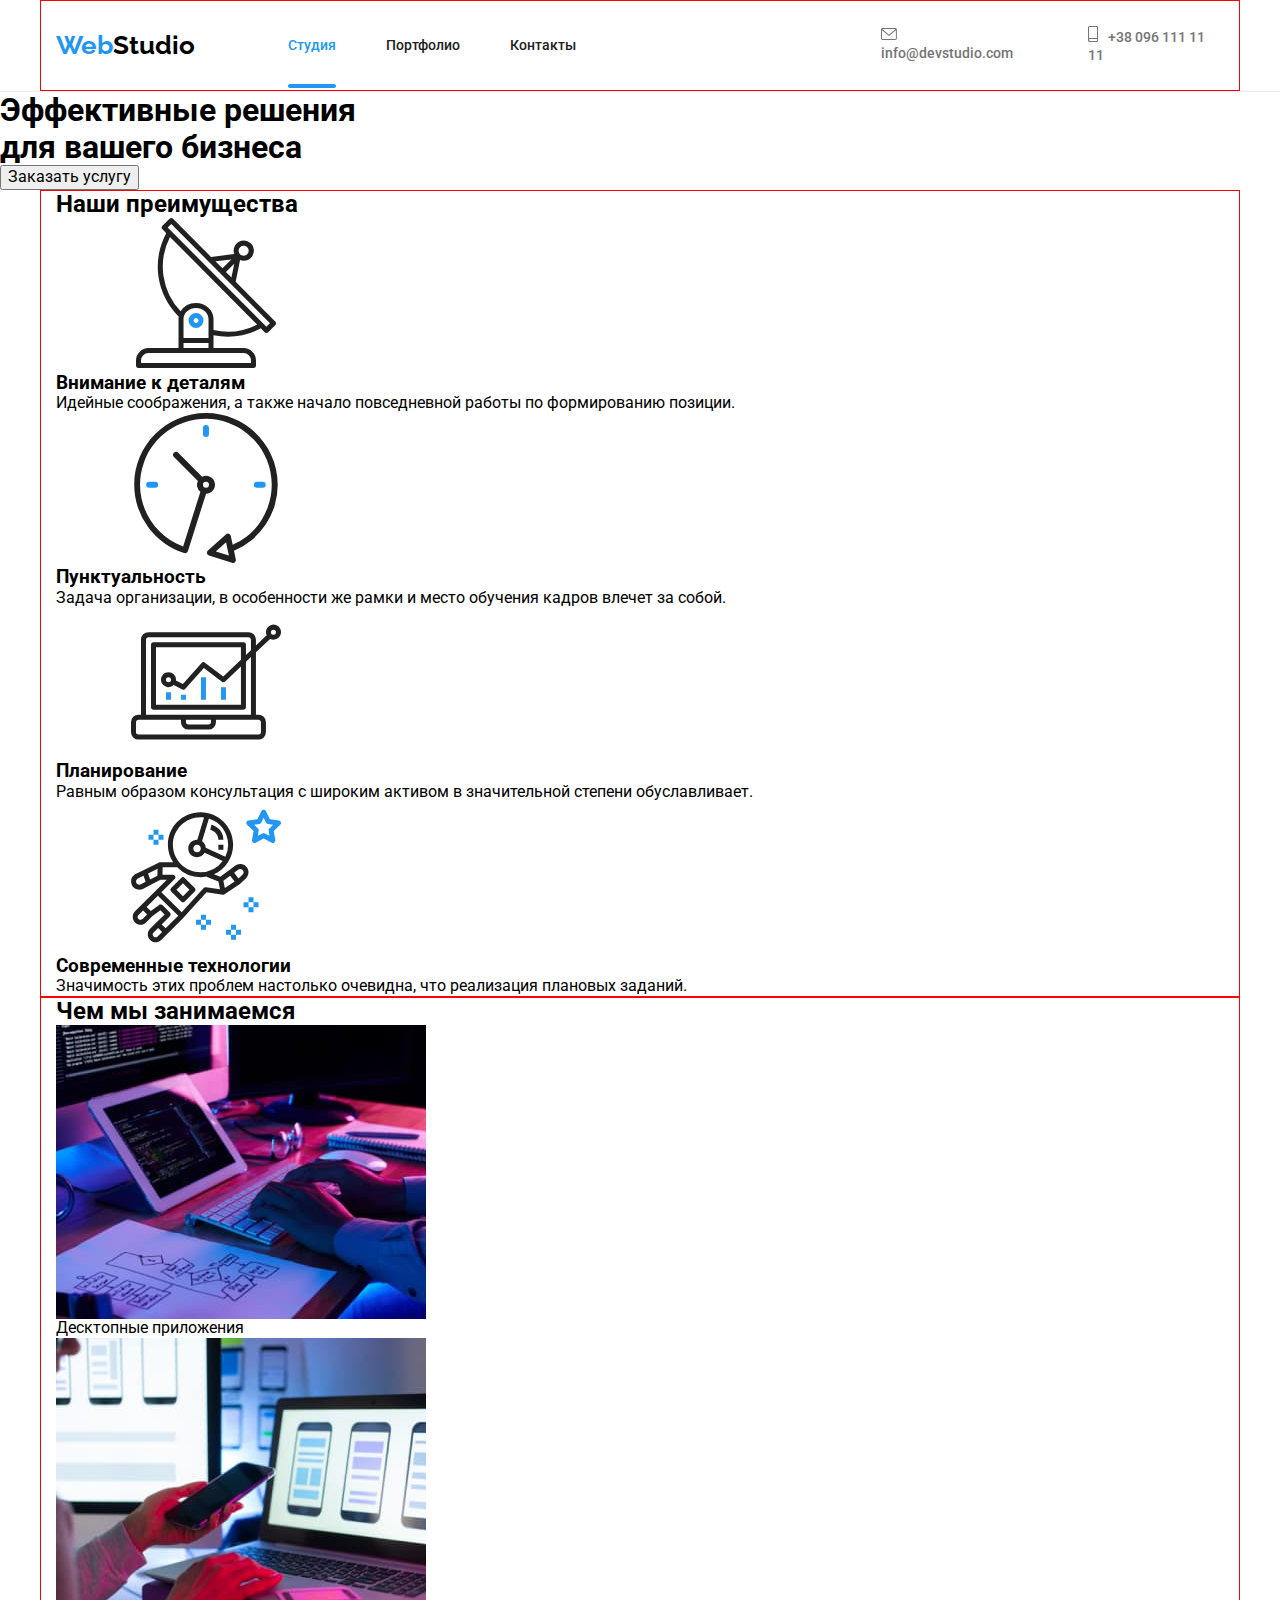
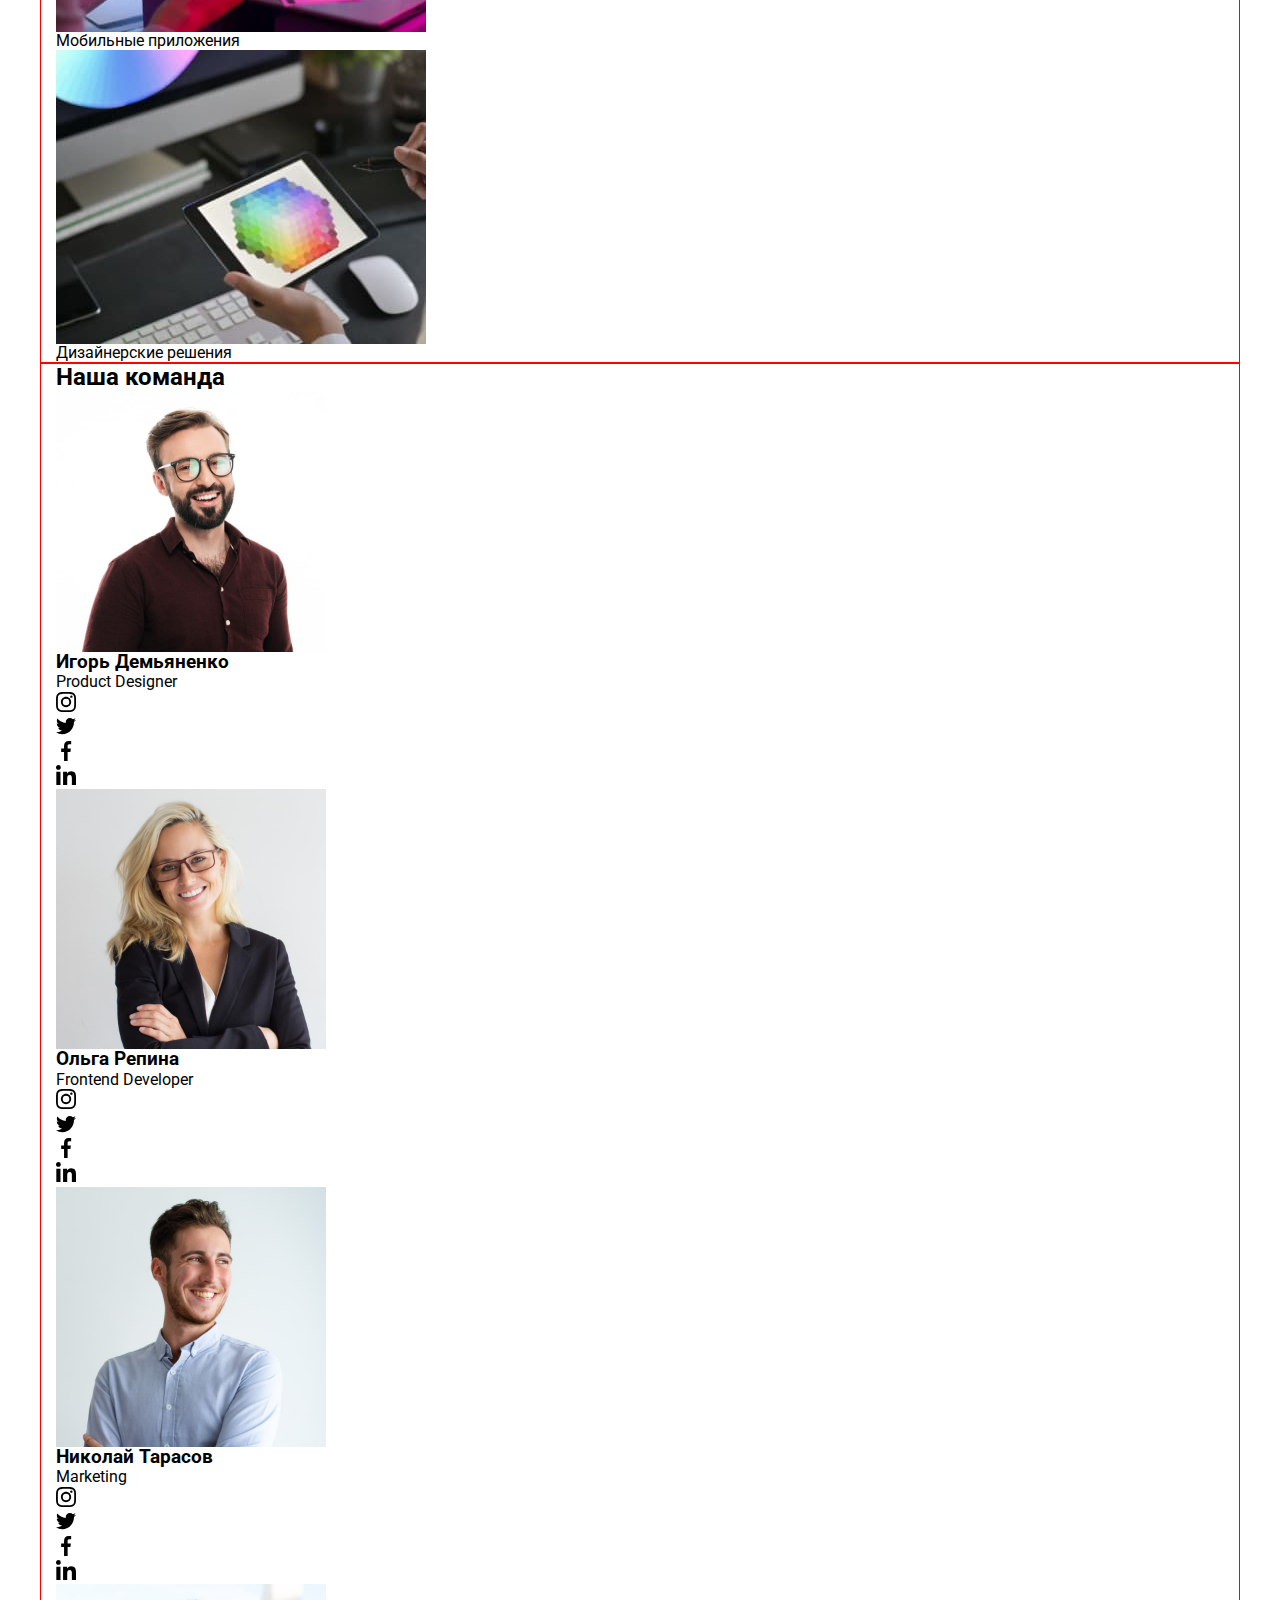
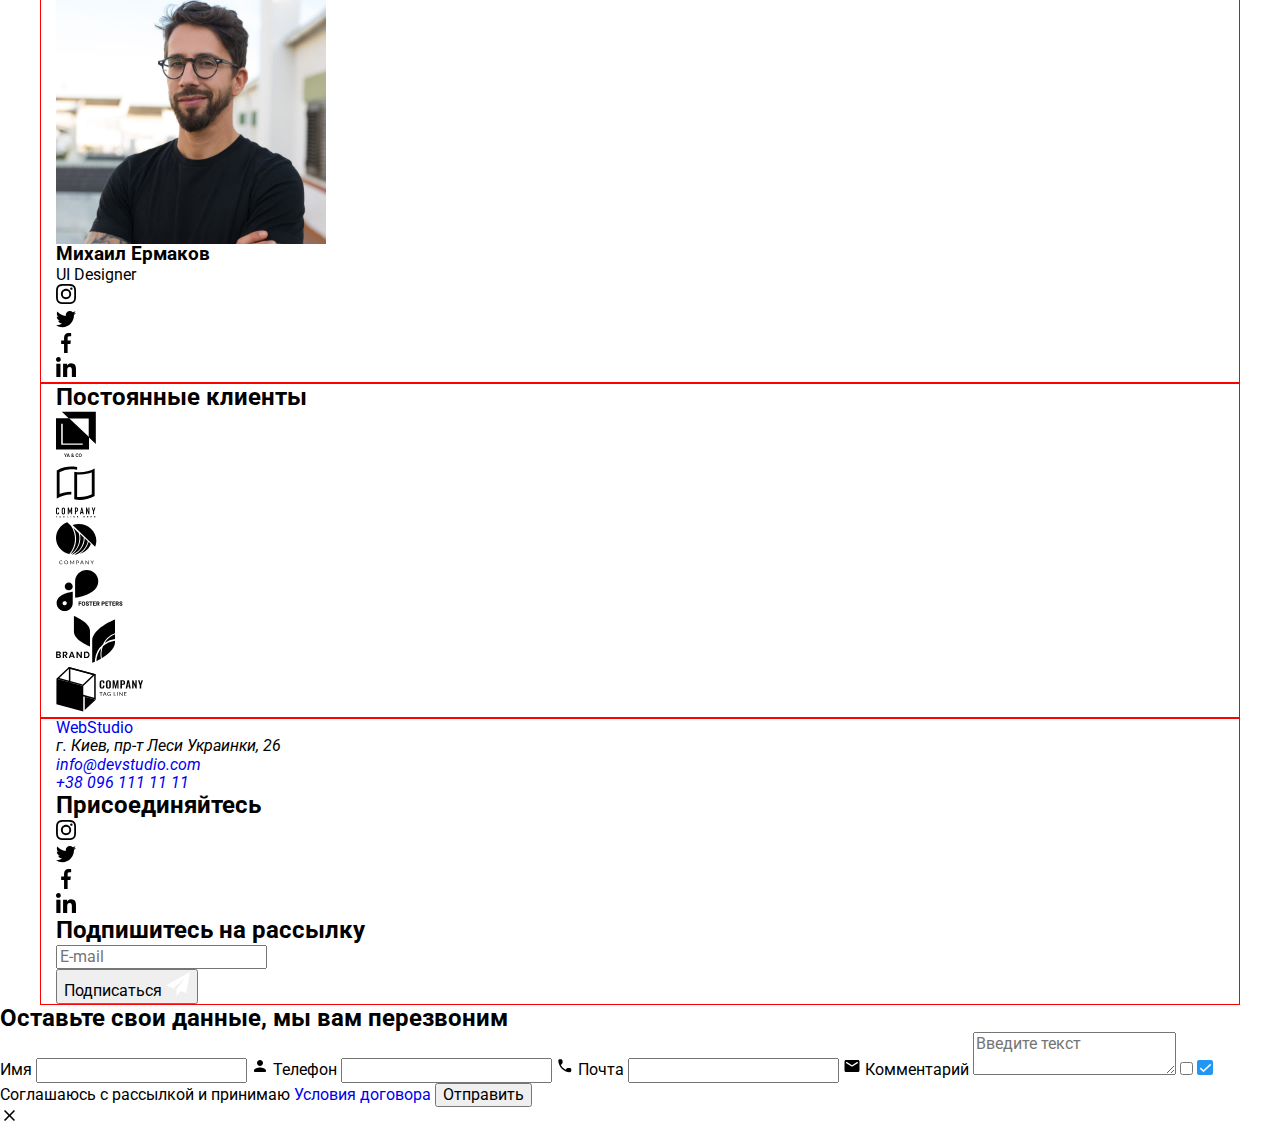
==== index.html @ 3e103f58 "_page-header.scss" ====
<!DOCTYPE html>
<html lang="ru">
<head>
    <meta charset="UTF-8">
    <meta name="viewport" content="width=device-width, initial-scale=1.0">
    <title>WebStudio</title>
    <link rel="preconnect" href="https://fonts.gstatic.com">
    <link href="https://fonts.googleapis.com/css2?family=Raleway:wght@700&family=Roboto:wght@400;500;700;900&display=swap"
    rel="stylesheet">
    <link rel="stylesheet" href="https://cdnjs.cloudflare.com/ajax/libs/modern-normalize/1.0.0/modern-normalize.min.css">
    <link rel="stylesheet" href="./css/main.min.css">
    

</head>
<body>
    <!-- Шапка -->
<header class="header">
    <div class="container">
    <nav class="header-nav">
        <a href="./index.html" class="header-nav__logo"><span class="header-nav__logo--color">Web</span>Studio</a>
        <ul class="nav-list">
            <li class="nav-list__item"><a href="./index.html" class="nav-list__link nav-list__link--current">Студия</a></li>
            <li class="nav-list__item"><a href="./portfolio.html" class="nav-list__link">Портфолио</a></li>
            <li class="nav-list__item"><a href="" class="nav-list__link">Контакты</a></li>
        </ul>
    <ul class="nav-contacts">
        <li class="nav-contacts__item"><a href="mailto:info@devstudio.com" class="nav-contacts__link">
            <svg class="nav-contacts__icon" width="16px" height="12px">
                <use href="./images/symbol-defs.svg#icon-envelope"></use>
            </svg>info@devstudio.com</a></li>
        <li class="nav-contacts__item"><a href="tel:+380961111111" class="nav-contacts__link">
            <svg class="nav-contacts__icon" width="10px" height="16px">
                <use href="./images/symbol-defs.svg#icon-smartphone"></use>
            </svg>+38 096 111 11 11</a></li>
    </ul>
    </nav>
    </div>
</header>
<main>
    <!-- Герой -->
<section class="hero">
    <div class="hero-wrapper">
    <h1 class="hero__title">Эффективные решения <br /> для вашего бизнеса</h1>
    <button data-modal-open type="button" class="hero__button">Заказать услугу</button>
    </div>
</section>
<!-- Преимущества -->
<section class="features">
    <div class="container">
    <h2 class="visually-hidden">Наши преимущества</h2>
    <ul class="features__list">
        <li>
            <div class="icon-wrapper">
            <svg class="features__icon">
                <use href="./images/symbol-defs.svg#icon-antenna"></use>
            </svg> </div>
            <h3 class="features__title">Внимание к деталям</h3>
            <p class="features__text">Идейные соображения, а также начало повседневной работы по формированию позиции.</p>
        </li>
        <li>
            <div class="icon-wrapper">
                <svg class="features__icon">
                <use href="./images/symbol-defs.svg#icon-clock"></use>
                </svg>

            </div>
            <h3 class="features__title">Пунктуальность</h3>
            <p class="features__text">Задача организации, в особенности же рамки и место обучения кадров влечет за собой.</p>
        </li>
        <li> 
            <div class="icon-wrapper">
                <svg class="features__icon">
                <use href="./images/symbol-defs.svg#icon-diagram"></use>
                </svg>

            </div>
            <h3 class="features__title">Планирование</h3>
            <p class="features__text">Равным образом консультация с широким активом в значительной степени обуславливает.</p>
        </li>
        <li> 
            <div class="icon-wrapper">
                <svg class="features__icon">
                <use href="./images/symbol-defs.svg#icon-astronaut"></use>
                </svg>

            </div>
            <h3 class="features__title">Современные технологии</h3>
            <p class="features__text">Значимость этих проблем настолько очевидна, что реализация плановых заданий.</p>
        </li>
    </ul>
    </div>
</section>
<!-- наша работа -->
<section class="work">
    <div class="container">
    <h2 class="work__title">Чем мы занимаемся</h2>
    <ul class="work__list">
        <li class="work__item"><img src="./images/box-1.jpg" alt="img" width="370">
        <div class="work__text"><p>Десктопные приложения</p></div></li>
    <li class="work__item"><img src="./images/box-2.jpg" alt="img" width="370">
        <div class="work__text">
            <p>Мобильные приложения</p>
        </div>
    </li>
    <li class="work__item"><img src="./images/img.jpg" alt="img" width="370">
        <div class="work__text">
            <p>Дизайнерские решения</p>
        </div>
    </li>
    </ul>
    </div>
</section>
<!-- команда -->
<section class="team">
    <div class="container">
    <h2 class="team__title">Наша команда</h2>
    <ul class="team-list">
        <li class="team-list__item">
            <img src="./images/img-4.jpg" alt="Портрет дизайнера" width="270">
            <h3 class="team-list__name">Игорь Демьяненко</h3>
            <p class="team-list__text" lang="en">Product Designer</p>
            <ul class="team-socials">
                <li>
                    <a class="team-socials__link" href="#">
                        <svg class="team-socials__icon" width="20px" height="20px">
                            <use href="./images/symbol-defs.svg#icon-instagram"></use>
                        </svg>
                    </a>
                </li>
                <li>
                    <a class="team-socials__link" href="#">
                        <svg class="team-socials__icon" width="20px" height="20px">
                            <use href="./images/symbol-defs.svg#icon-twitter"></use>
                        </svg>
                    </a>
                </li>
                <li>
                    <a class="team-socials__link" href="#">
                        <svg class="team-socials__icon" width="20px" height="20px">
                            <use href="./images/symbol-defs.svg#icon-facebook"></use>
                        </svg>
                    </a>
                </li>
                <li>
                    <a class="team-socials__link" href="#">
                        <svg class="team-socials__icon" width="20px" height="20px">
                            <use href="./images/symbol-defs.svg#icon-linkedin"></use>
                        </svg>
                    </a>
                </li>
            </ul> 
        </li>
        <li class="team-list__item">
            <img src="./images/img-5.jpg" alt="Портрет разработчика" width="270">
            <h3 class="team-list__name">Ольга Репина</h3>
            <p class="team-list__text" lang="en">Frontend Developer</p>
            <ul class="team-icons">
                <li>
                    <a class="team-socials__link" href="#">
                        <svg class="team-socials__icon" width="20px" height="20px">
                            <use href="./images/symbol-defs.svg#icon-instagram"></use>
                        </svg>
                    </a>
                </li>
                <li>
                    <a class="team-socials__link" href="#">
                        <svg class="team-socials__icon" width="20px" height="20px">
                            <use href="./images/symbol-defs.svg#icon-twitter"></use>
                        </svg>
                    </a>
                </li>
                <li>
                    <a class="team-socials__link" href="#">
                        <svg class="team-socials__icon" width="20px" height="20px">
                            <use href="./images/symbol-defs.svg#icon-facebook"></use>
                        </svg>
                    </a>
                </li>
                <li>
                    <a class="team-socials__link" href="#">
                        <svg class="team-socials__icon" width="20px" height="20px">
                            <use href="./images/symbol-defs.svg#icon-linkedin"></use>
                        </svg>
                    </a>
                </li>
            </ul>
        </li>
        <li class="team-list__item"><img src="./images/img-6.jpg" alt="Портрет маркетолога" width="270">
            <h3 class="team-list__name">Николай Тарасов</h3>
            <p class="team-list__text" lang="en">Marketing</p>
            <ul class="team-icons">
                <li>
                    <a class="team-socials__link" href="#">
                        <svg class="team-socials__icon" width="20px" height="20px">
                            <use href="./images/symbol-defs.svg#icon-instagram"></use>
                        </svg>
                    </a>
                </li>
                <li>
                    <a class="team-socials__link" href="#">
                        <svg class="team-socials__icon" width="20px" height="20px">
                            <use href="./images/symbol-defs.svg#icon-twitter"></use>
                        </svg>
                    </a>
                </li>
                <li>
                    <a class="team-socials__link" href="#">
                        <svg class="team-socials__icon" width="20px" height="20px">
                            <use href="./images/symbol-defs.svg#icon-facebook"></use>
                        </svg>
                    </a>
                </li>
                <li>
                    <a class="team-socials__link" href="#">
                        <svg class="team-socials__icon" width="20px" height="20px">
                            <use href="./images/symbol-defs.svg#icon-linkedin"></use>
                        </svg>
                    </a>
                </li>
            </ul>
        </li>
        <li class="team-list__item">
            <img src="./images/img-7.jpg" alt="Портрет дизайнера" width="270">
            <h3 class="team-list__name">Михаил Ермаков</h3>
            <p class="team-list__text" lang="en">UI Designer</p>
            <ul class="team-icons">
                <li>
                    <a class="team-socials__link" href="#">
                        <svg class="team-socials__icon" width="20px" height="20px">
                            <use href="./images/symbol-defs.svg#icon-instagram"></use>
                        </svg>
                    </a>
                </li>
                <li>
                    <a class="team-socials__link" href="#">
                        <svg class="team-socials__icon" width="20px" height="20px">
                            <use href="./images/symbol-defs.svg#icon-twitter"></use>
                        </svg>
                    </a>
                </li>
                <li>
                    <a class="team-socials__link" href="#">
                        <svg class="team-socials__icon" width="20px" height="20px">
                            <use href="./images/symbol-defs.svg#icon-facebook"></use>
                        </svg>
                    </a>
                </li>
                <li>
                    <a class="team-socials__link" href="#">
                        <svg class="team-socials__icon" width="20px" height="20px">
                            <use href="./images/symbol-defs.svg#icon-linkedin"></use>
                        </svg>
                    </a>
                </li>
            </ul>
        </li>
    </ul>
    </div>
</section>
<!-- Партнеры -->
<section class="partners">
    <div class="container">
        <h2 class="partners__title">Постоянные клиенты</h2>
        <ul class="partners-site">
            <li> 
                <a class="partners-site__link" href="#">
                    <svg width="44px" height="50px">
                        <use href="./images/symbol-defs.svg#icon-logo-1"></use>
                    </svg>
                </a>
            </li>
            <li>
                    <a class="partners-site__link" href="#">
                        <svg width="40px" height="52px">
                            <use href="./images/symbol-defs.svg#icon-logo-2"></use>
                        </svg>
                    </a>
            </li>
            <li>
                    <a class="partners-site__link" href="#">
                        <svg width="41px" height="43px">
                            <use href="./images/symbol-defs.svg#icon-logo-3"></use>
                        </svg>
                    </a>
            </li>
            <li>
                    <a class="partners-site__link" href="#">
                        <svg width="80px" height="42px">
                            <use href="./images/symbol-defs.svg#icon-logo-4"></use>
                        </svg>
                    </a>
            </li>
            <li>
                    <a class="partners-site__link" href="#">
                        <svg width="59px" height="47px">
                            <use href="./images/symbol-defs.svg#icon-logo-5"></use>
                        </svg>
                    </a>
            </li>
            <li>
                    <a class="partners-site__link" href="#">
                        <svg width="88px" height="45px">
                            <use href="./images/symbol-defs.svg#icon-logo-6"></use>
                        </svg>
                    </a>
            </li>

        </ul>
    </div>
</section>
</main>
<!-- подвал -->
<footer class="footer">
    <div class="container">
        <div class="footer-cnt">
        <div class="footer-wrapper">
    <a href="./index.html" class="footer-logo"><span class="web">Web</span>Studio</a>
    <address>
        <ul class="footer__list">
        <li class="footer__adress">г. Киев, пр-т Леси Украинки, 26</li>
        <li><a class="footer__link" href="mailto:info@devstudio.com">info@devstudio.com</a></li>
        <li><a class="footer__link" href="tel:+380961111111">+38 096 111 11 11</a></li>
       </ul>
    </address>
    </div>
    <div class="footer-links">
        <h2 class="footer-links__title">Присоединяйтесь</h2>
        <ul class="footer-socials">
            <li class="footer-socials__item">
                <a href="#">
                <svg class="footer-socials__icon" width="20px" height="20px">
                    <use href="./images/symbol-defs.svg#icon-instagram"></use>
                </svg>
                </a>
            </li>
            <li class="footer-socials__item">
                <a href="#">
                <svg class="footer-socials__icon" width="20px" height="20px">
                    <use href="./images/symbol-defs.svg#icon-twitter"></use>
                </svg>
                </a>
            </li>
            <li class="footer-socials__item">
                <a href="#">
                <svg class="footer-socials__icon" width="20px" height="20px">
                    <use href="./images/symbol-defs.svg#icon-facebook"></use>
                </svg>
                </a>
            </li>
            <li class="footer-socials__item">
                <a href="#">
                <svg class="footer-socials__icon" width="20px" height="20px">
                    <use href="./images/symbol-defs.svg#icon-linkedin"></use>
                </svg>
                </a>
            </li>
        </ul>
    </div>
    <div class="subscribe">
<h2 class="subscribe__title">Подпишитесь на рассылку</h2>

<form>
<label class="subscribe__label">
    <input class="subscribe__email"  type="email" name="email" placeholder="E-mail" >
    
</label>

</form>
<button class="subscribe__button" type="button">Подписаться
   <svg class="subscribe__icon" width="24px" height="24px">
       <use href="./images/symbol-defs.svg#icon-send"></use>
   </svg>
</button>

    </div>
    
    
</div>
    </div>
</footer>

<div data-modal class="backdrop is-hidden">
    <div class="modal is-hidden">
        <h2 class="modal__title">Оставьте свои данные, мы вам перезвоним</h2>
        <form class="form">
            
           <label class="modal__label"> <span>Имя</span>
                <input class="modal__input" type="text" name="name">
                <svg class="modal__icon" width="18px" height="18px">
                    <use href="./images/symbol-defs.svg#icon-person"></use>
                </svg>
           </label>
            <label class="modal__label"> <span>Телефон</span>
                <input class="modal__input" type="tel" name="tel">
                <svg class="modal__icon" width="18px" height="18px">
                    <use href="./images/symbol-defs.svg#icon-phone"></use>
                </svg>
            </label>
            <label class="modal__label"> <span>Почта</span>
                <input class="modal__input" type="email" name="email">
                <svg class="modal__icon" width="18px" height="18px">
                    <use href="./images/symbol-defs.svg#icon-email"></use>
                </svg>
            </label>

            <label class="modal__label"> <span>Комментарий</span>
                <textarea class="modal__labelTextarea" name="feedback" placeholder="Введите текст"></textarea>

            </label>
            
            <label class="modal-checkbox">
                
                <input class="modal-checkbox__input" type="checkbox" name="terms">
               <span class="modal-checkbox__check"></span>
            <svg class="modal-checkbox__icon" width="16" height="15">
                <use href="./images/symbol-defs.svg#icon-check"></use>
            </svg>
                
                Соглашаюсь с рассылкой и принимаю <a class="modal-checkbox__link" href="#">Условия договора</a>
                
            </label>
        <button class="modal__sendButton" type="submit">Отправить</button>
        </form>
        
        <div class="modal__closeButton">
        <svg data-modal-close width="18px" height="18px">
            <use href="./images/symbol-defs.svg#icon-close"></use>
        </svg>
        </div>
    </div>
</div>
<script src="./js/modal.js"></script>

</body>
</html>
---- css/main.min.css ----
.container{width:1200px;padding-left:15px;padding-right:15px;margin-left:auto;margin-right:auto;border:1px solid red}ul{list-style:none;margin:0;padding:0}p{margin:0;padding:0}h1,h2,h3,h4,h5,h6{margin:0;padding:0}img{display:block;max-width:100%;height:auto}a{text-decoration:none}body{background-color:#fff;font-family:Roboto, sans-serif;font-style:normal;font-weight:400;overflow-x:auto}form{font-family:inherit}.header{border-bottom:1px solid #ececec}.header-nav,.nav-list,.nav-contacts{display:-webkit-box;display:-ms-flexbox;display:flex}.header-nav{-webkit-box-pack:justify;-ms-flex-pack:justify;justify-content:space-between;-webkit-box-align:center;-ms-flex-align:center;align-items:center;padding-top:25px;padding-bottom:25px}.header-nav__logo{font-family:Raleway, sans-serif;font-weight:700;font-size:26px;line-height:1.2;color:#000}.header-nav__logo--color{color:#2196f3}.nav-list{margin-right:305px;margin-left:93px}.nav-list__item:not(:last-child){margin-right:50px}.nav-list__link{position:relative;padding-top:32px;padding-bottom:32px;font-weight:500;font-size:14px;line-height:1.2;color:#212121;-webkit-transition:color 250ms cubic-bezier(0.4, 0, 0.2, 1);transition:color 250ms cubic-bezier(0.4, 0, 0.2, 1)}.nav-list__link:hover,.nav-list__link:focus{color:#2196f3}.nav-list__link--current{color:#2196f3}.nav-list__link--current::after{position:absolute;content:"";-webkit-transform:translateY(29px);transform:translateY(29px);display:block;width:100%;height:4px;border-radius:2px;background-color:#2196f3}.nav-contacts__item:not(:last-child){margin-right:50px}.nav-contacts__link{padding-top:32px;padding-bottom:32px;font-weight:500;font-size:14px;line-height:1.2;color:#757575;-webkit-transition:color 250ms cubic-bezier(0.4, 0, 0.2, 1);transition:color 250ms cubic-bezier(0.4, 0, 0.2, 1)}.nav-contacts__link:hover,.nav-contacts__link:focus{color:#2196f3}.nav-contacts__icon{margin-right:10px;fill:currentColor}
/*# sourceMappingURL=main.min.css.map */
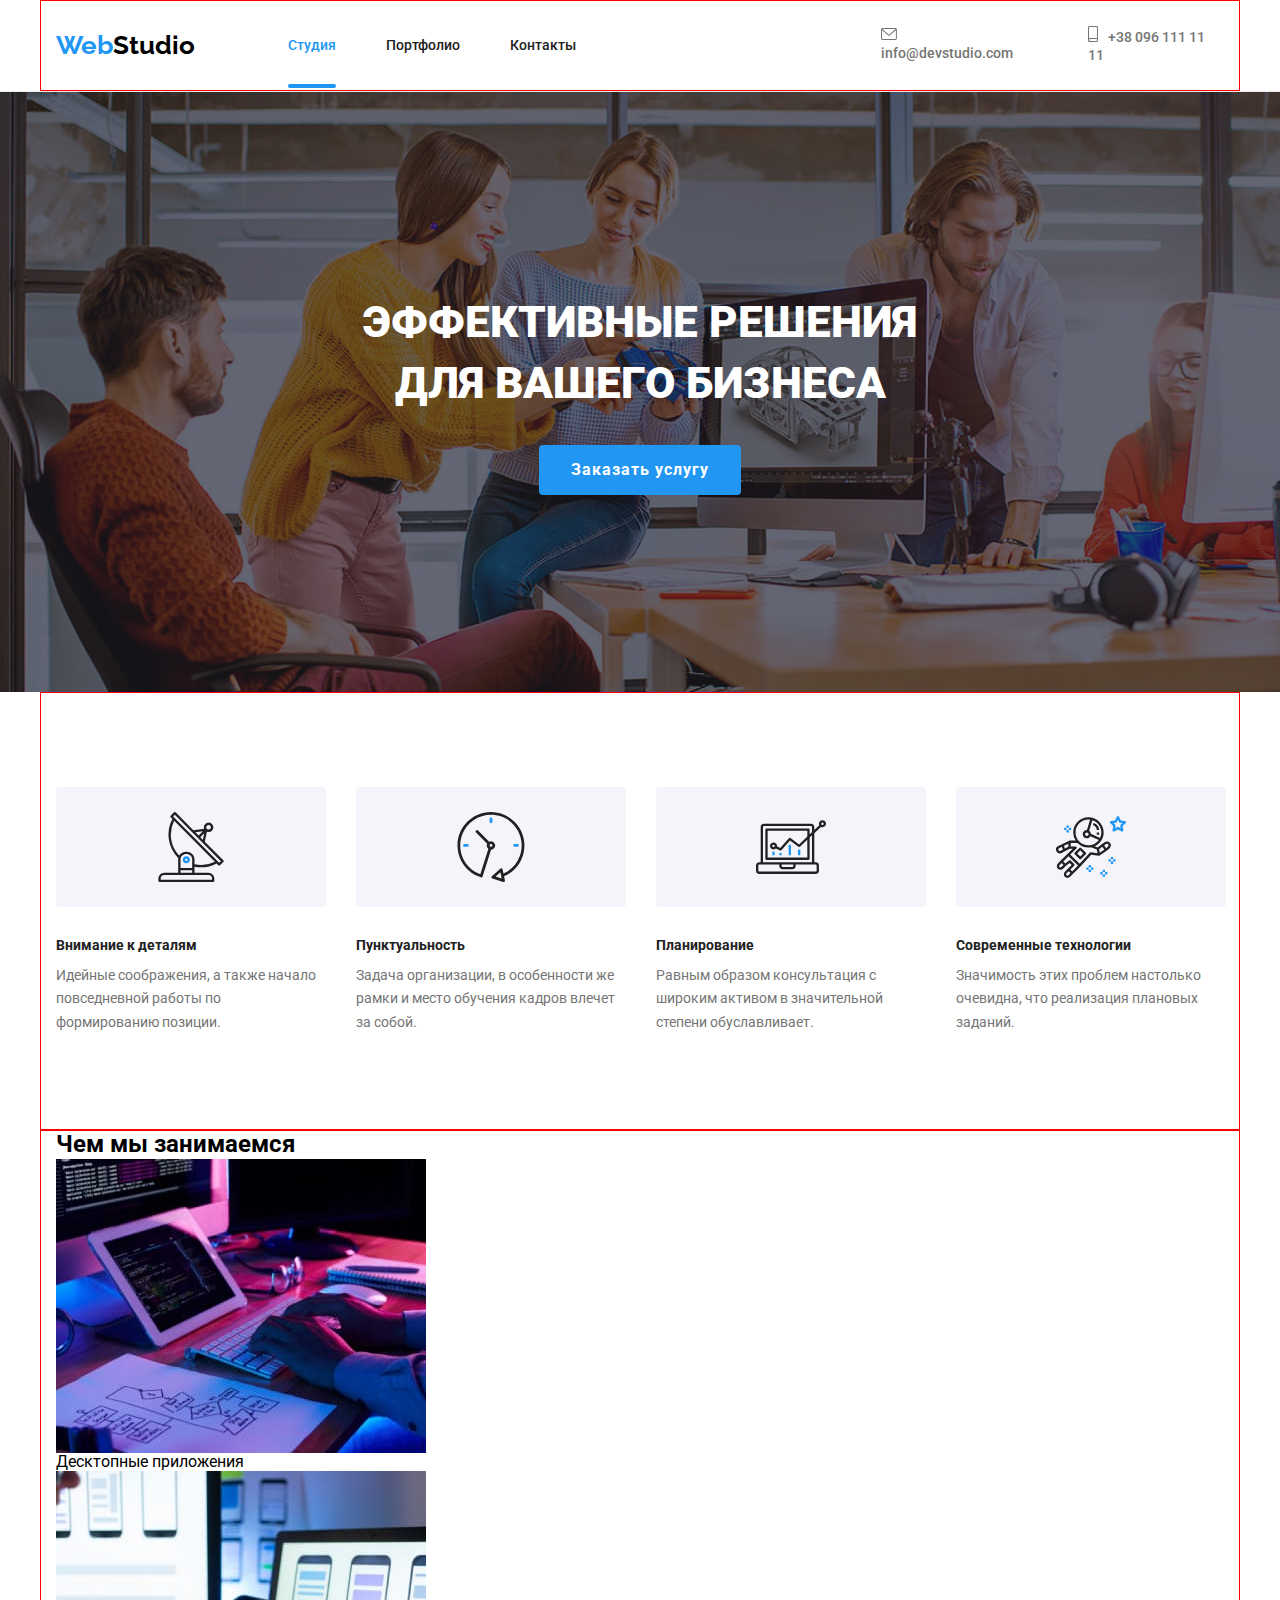
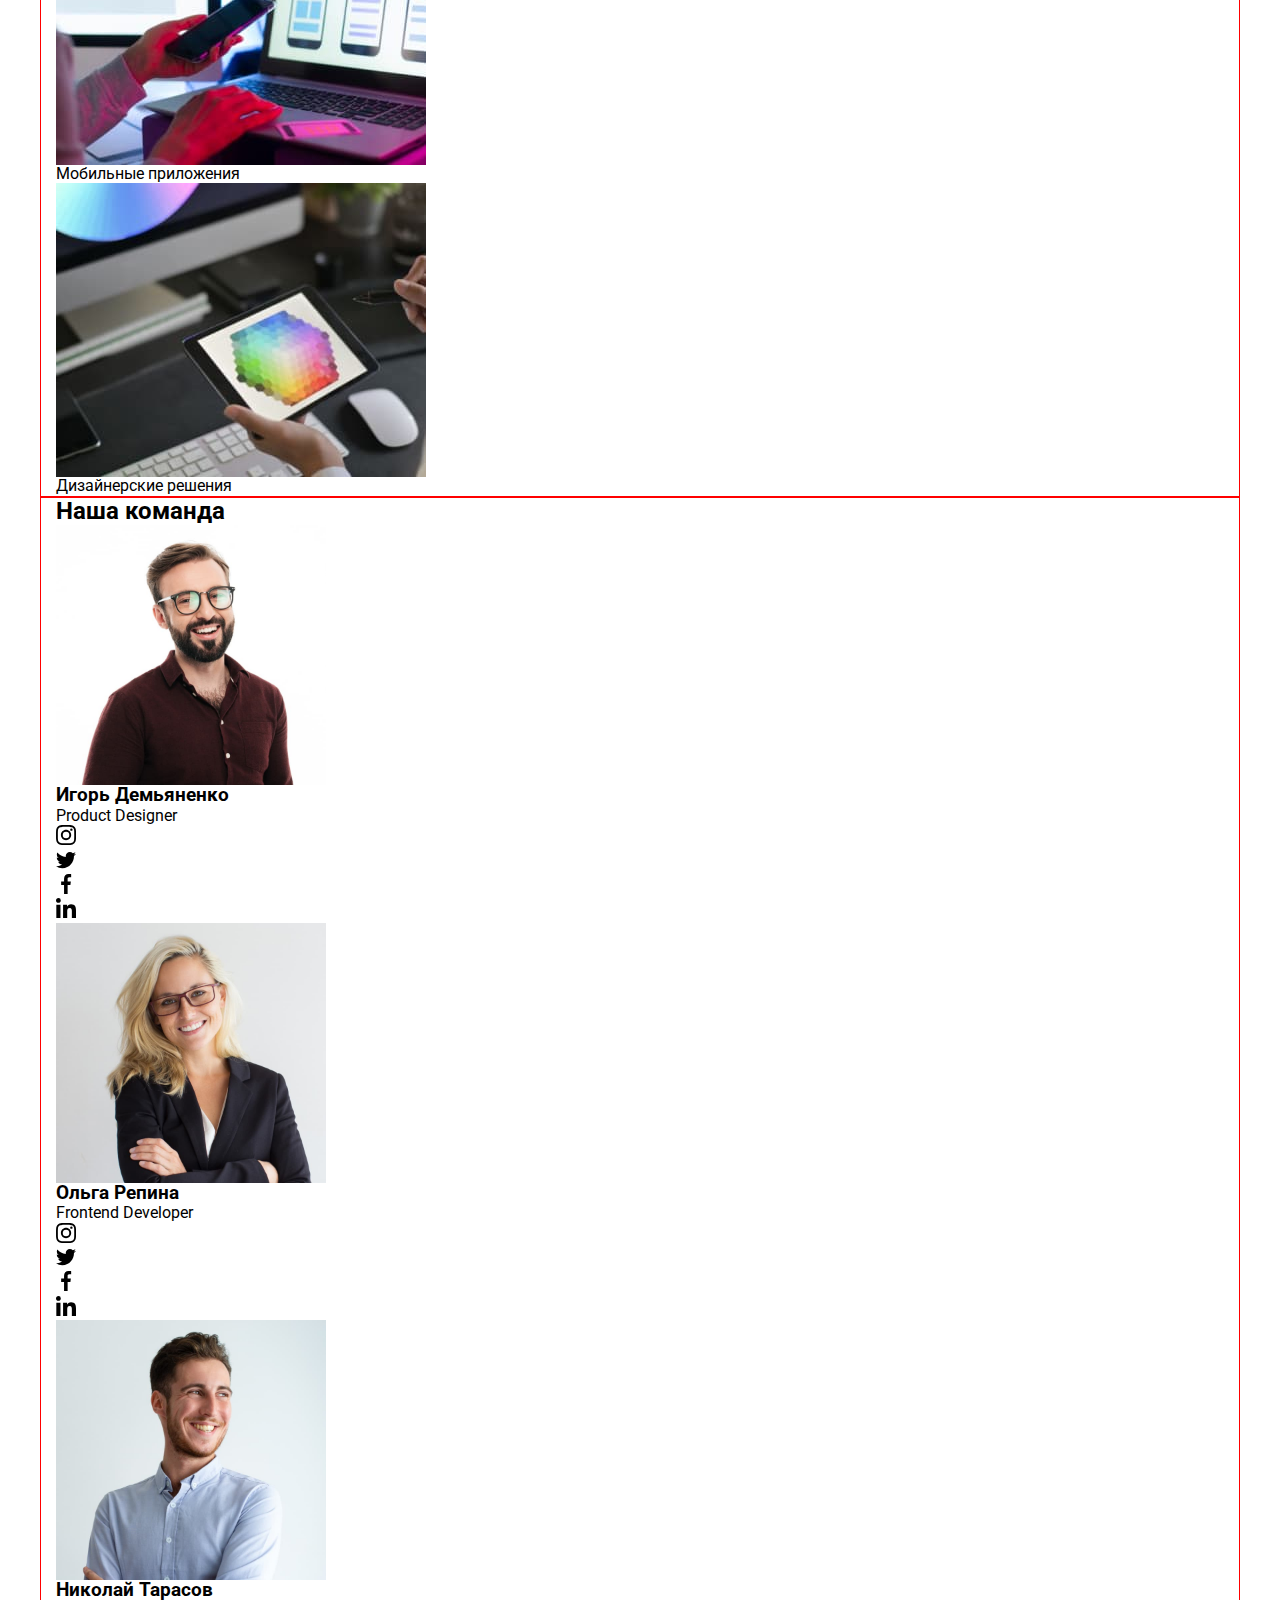
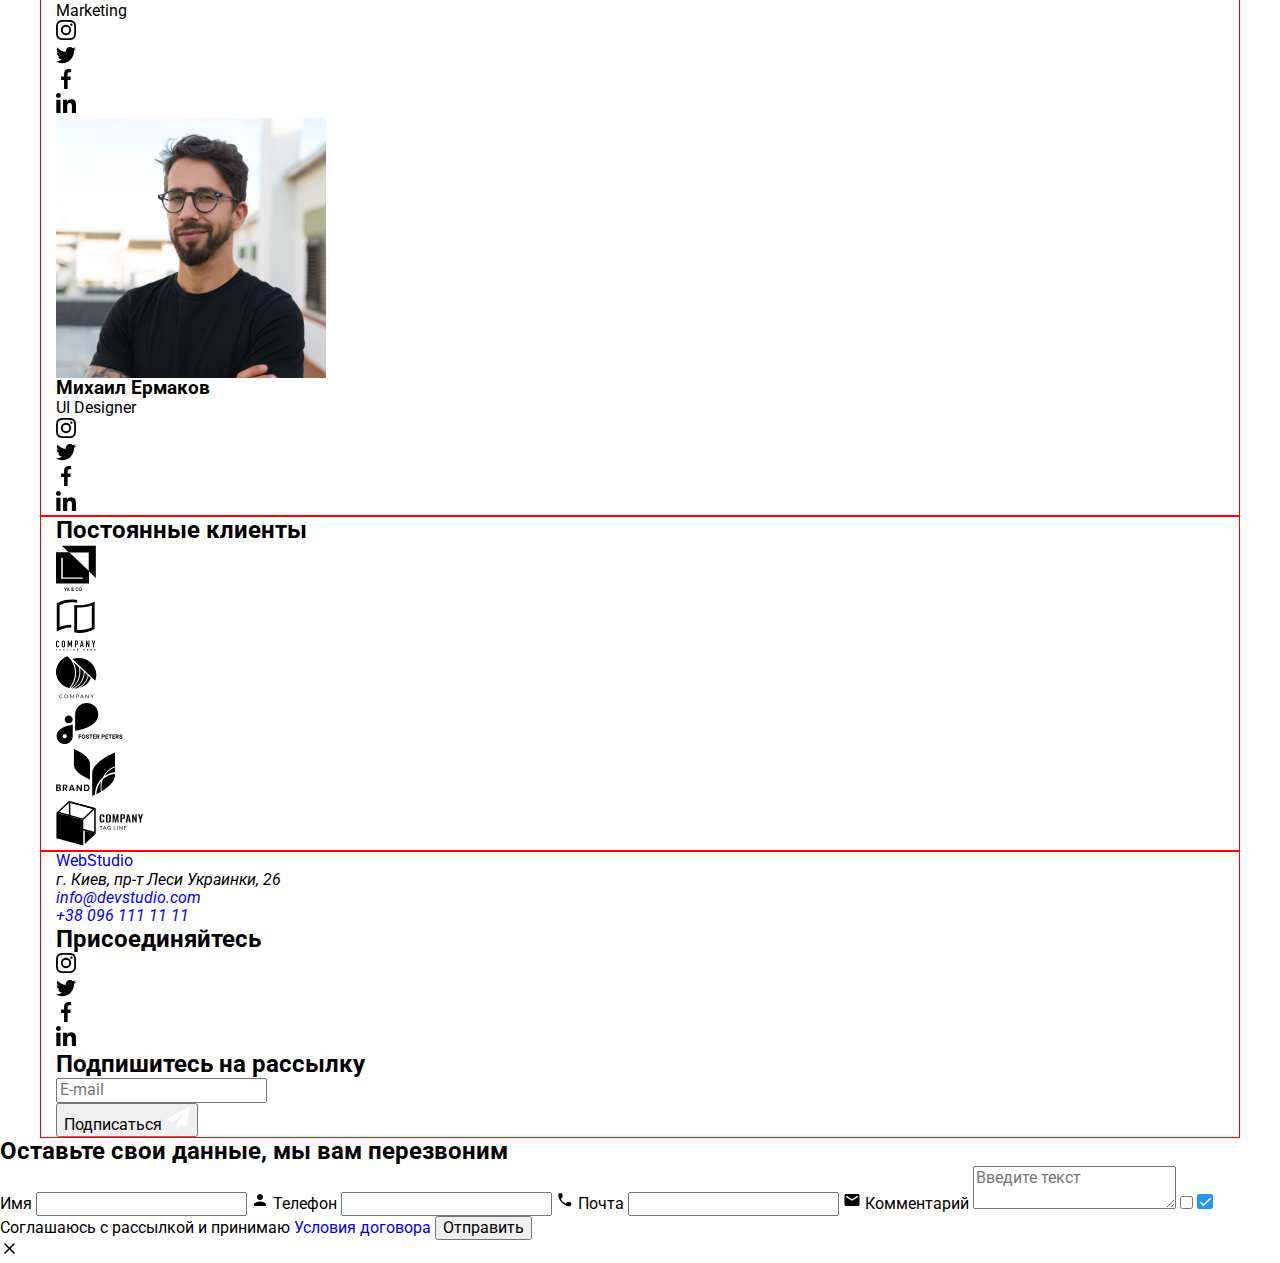
==== commit 7a0c0d80: "_features.scss" ====
--- a/index.html
+++ b/index.html
@@ -48,18 +48,18 @@
 <section class="features">
     <div class="container">
     <h2 class="visually-hidden">Наши преимущества</h2>
-    <ul class="features__list">
-        <li>
-            <div class="icon-wrapper">
-            <svg class="features__icon">
+    <ul class="features-list">
+        <li class="features-list__item">
+            <div class="features-wrapper">
+            <svg width="70px" height="70px">
                 <use href="./images/symbol-defs.svg#icon-antenna"></use>
             </svg> </div>
             <h3 class="features__title">Внимание к деталям</h3>
             <p class="features__text">Идейные соображения, а также начало повседневной работы по формированию позиции.</p>
         </li>
-        <li>
-            <div class="icon-wrapper">
-                <svg class="features__icon">
+        <li class="features-list__item">
+            <div class="features-wrapper">
+                <svg width="70px" height="70px">
                 <use href="./images/symbol-defs.svg#icon-clock"></use>
                 </svg>
 
@@ -67,9 +67,9 @@
             <h3 class="features__title">Пунктуальность</h3>
             <p class="features__text">Задача организации, в особенности же рамки и место обучения кадров влечет за собой.</p>
         </li>
-        <li> 
-            <div class="icon-wrapper">
-                <svg class="features__icon">
+        <li class="features-list__item"> 
+            <div class="features-wrapper">
+                <svg width="70px" height="70px">
                 <use href="./images/symbol-defs.svg#icon-diagram"></use>
                 </svg>
 
@@ -77,9 +77,9 @@
             <h3 class="features__title">Планирование</h3>
             <p class="features__text">Равным образом консультация с широким активом в значительной степени обуславливает.</p>
         </li>
-        <li> 
-            <div class="icon-wrapper">
-                <svg class="features__icon">
+        <li class="features-list__item"> 
+            <div class="features-wrapper">
+                <svg width="70px" height="70px">
                 <use href="./images/symbol-defs.svg#icon-astronaut"></use>
                 </svg>
 
--- a/css/main.min.css
+++ b/css/main.min.css
@@ -1,2 +1,2 @@
-.container{width:1200px;padding-left:15px;padding-right:15px;margin-left:auto;margin-right:auto;border:1px solid red}ul{list-style:none;margin:0;padding:0}p{margin:0;padding:0}h1,h2,h3,h4,h5,h6{margin:0;padding:0}img{display:block;max-width:100%;height:auto}a{text-decoration:none}body{background-color:#fff;font-family:Roboto, sans-serif;font-style:normal;font-weight:400;overflow-x:auto}form{font-family:inherit}.header{border-bottom:1px solid #ececec}.header-nav,.nav-list,.nav-contacts{display:-webkit-box;display:-ms-flexbox;display:flex}.header-nav{-webkit-box-pack:justify;-ms-flex-pack:justify;justify-content:space-between;-webkit-box-align:center;-ms-flex-align:center;align-items:center;padding-top:25px;padding-bottom:25px}.header-nav__logo{font-family:Raleway, sans-serif;font-weight:700;font-size:26px;line-height:1.2;color:#000}.header-nav__logo--color{color:#2196f3}.nav-list{margin-right:305px;margin-left:93px}.nav-list__item:not(:last-child){margin-right:50px}.nav-list__link{position:relative;padding-top:32px;padding-bottom:32px;font-weight:500;font-size:14px;line-height:1.2;color:#212121;-webkit-transition:color 250ms cubic-bezier(0.4, 0, 0.2, 1);transition:color 250ms cubic-bezier(0.4, 0, 0.2, 1)}.nav-list__link:hover,.nav-list__link:focus{color:#2196f3}.nav-list__link--current{color:#2196f3}.nav-list__link--current::after{position:absolute;content:"";-webkit-transform:translateY(29px);transform:translateY(29px);display:block;width:100%;height:4px;border-radius:2px;background-color:#2196f3}.nav-contacts__item:not(:last-child){margin-right:50px}.nav-contacts__link{padding-top:32px;padding-bottom:32px;font-weight:500;font-size:14px;line-height:1.2;color:#757575;-webkit-transition:color 250ms cubic-bezier(0.4, 0, 0.2, 1);transition:color 250ms cubic-bezier(0.4, 0, 0.2, 1)}.nav-contacts__link:hover,.nav-contacts__link:focus{color:#2196f3}.nav-contacts__icon{margin-right:10px;fill:currentColor}
+.container{width:1200px;padding-left:15px;padding-right:15px;margin-left:auto;margin-right:auto;border:1px solid red}.visually-hidden{position:absolute;width:1px;height:1px;margin:-1px;border:0;padding:0;white-space:nowrap;-webkit-clip-path:inset(100%);clip-path:inset(100%);clip:rect(0 0 0 0);overflow:hidden}ul{list-style:none;margin:0;padding:0}p{margin:0;padding:0}h1,h2,h3,h4,h5,h6{margin:0;padding:0}img{display:block;max-width:100%;height:auto}a{text-decoration:none}body{background-color:#fff;font-family:Roboto, sans-serif;font-style:normal;font-weight:400;overflow-x:auto}form{font-family:inherit}.header{border-bottom:1px solid #ececec}.header-nav,.nav-list,.nav-contacts{display:-webkit-box;display:-ms-flexbox;display:flex}.header-nav{-webkit-box-pack:justify;-ms-flex-pack:justify;justify-content:space-between;-webkit-box-align:center;-ms-flex-align:center;align-items:center;padding-top:25px;padding-bottom:25px}.header-nav__logo{font-family:Raleway, sans-serif;font-weight:700;font-size:26px;line-height:1.2;color:#000}.header-nav__logo--color{color:#2196f3}.nav-list{margin-right:305px;margin-left:93px}.nav-list__item:not(:last-child){margin-right:50px}.nav-list__link{position:relative;padding-top:32px;padding-bottom:32px;font-weight:500;font-size:14px;line-height:1.2;color:#212121;-webkit-transition:color 250ms cubic-bezier(0.4, 0, 0.2, 1);transition:color 250ms cubic-bezier(0.4, 0, 0.2, 1)}.nav-list__link:hover,.nav-list__link:focus{color:#2196f3}.nav-list__link--current{color:#2196f3}.nav-list__link--current::after{position:absolute;content:"";-webkit-transform:translateY(29px);transform:translateY(29px);display:block;width:100%;height:4px;border-radius:2px;background-color:#2196f3}.nav-contacts__item:not(:last-child){margin-right:50px}.nav-contacts__link{padding-top:32px;padding-bottom:32px;font-weight:500;font-size:14px;line-height:1.2;color:#757575;-webkit-transition:color 250ms cubic-bezier(0.4, 0, 0.2, 1);transition:color 250ms cubic-bezier(0.4, 0, 0.2, 1)}.nav-contacts__link:hover,.nav-contacts__link:focus{color:#2196f3}.nav-contacts__icon{margin-right:10px;fill:currentColor}.hero{text-align:center;height:600px;max-width:1600px;background:#c4c4c4;background-image:-webkit-gradient(linear, left top, left bottom, from(rgba(47,48,58,0.4)), to(rgba(47,48,58,0.4))),url(/images/bg.jpg);background-image:linear-gradient(rgba(47,48,58,0.4), rgba(47,48,58,0.4)),url(/images/bg.jpg)}.hero-wrapper{padding-top:200px;padding-bottom:200px}.hero__title{margin-bottom:30px;font-weight:900;font-size:44px;line-height:1.4;text-transform:uppercase;color:#fff}.hero__button{display:inline-block;padding:10px 32px;min-width:200px;border-radius:4px;font-family:inherit;font-weight:700;font-size:16px;line-height:1.9;letter-spacing:0.06em;text-align:center;border:none;background-color:#2196f3;color:#fff;cursor:pointer}.features-wrapper{display:-webkit-box;display:-ms-flexbox;display:flex;-webkit-box-pack:center;-ms-flex-pack:center;justify-content:center;-webkit-box-align:center;-ms-flex-align:center;align-items:center;margin-top:94px;margin-bottom:30px;width:270px;height:120px;background:#f5f4fa;border-radius:4px;-webkit-transition:-webkit-filter 250ms cubic-bezier(0.4, 0, 0.2, 1);transition:-webkit-filter 250ms cubic-bezier(0.4, 0, 0.2, 1);transition:filter 250ms cubic-bezier(0.4, 0, 0.2, 1);transition:filter 250ms cubic-bezier(0.4, 0, 0.2, 1), -webkit-filter 250ms cubic-bezier(0.4, 0, 0.2, 1)}.features-wrapper:hover{-webkit-filter:drop-shadow(0px 4px 4px rgba(0,0,0,0.25));filter:drop-shadow(0px 4px 4px rgba(0,0,0,0.25))}.features-list{display:-webkit-box;display:-ms-flexbox;display:flex}.features-list__item{padding-bottom:94px}.features-list__item:not(:last-child){margin-right:30px}.features__title{margin-bottom:10px;font-weight:700;font-size:14px;line-height:1.2;color:#212121}.features__text{font-size:14px;line-height:1.7;color:#757575}
 /*# sourceMappingURL=main.min.css.map */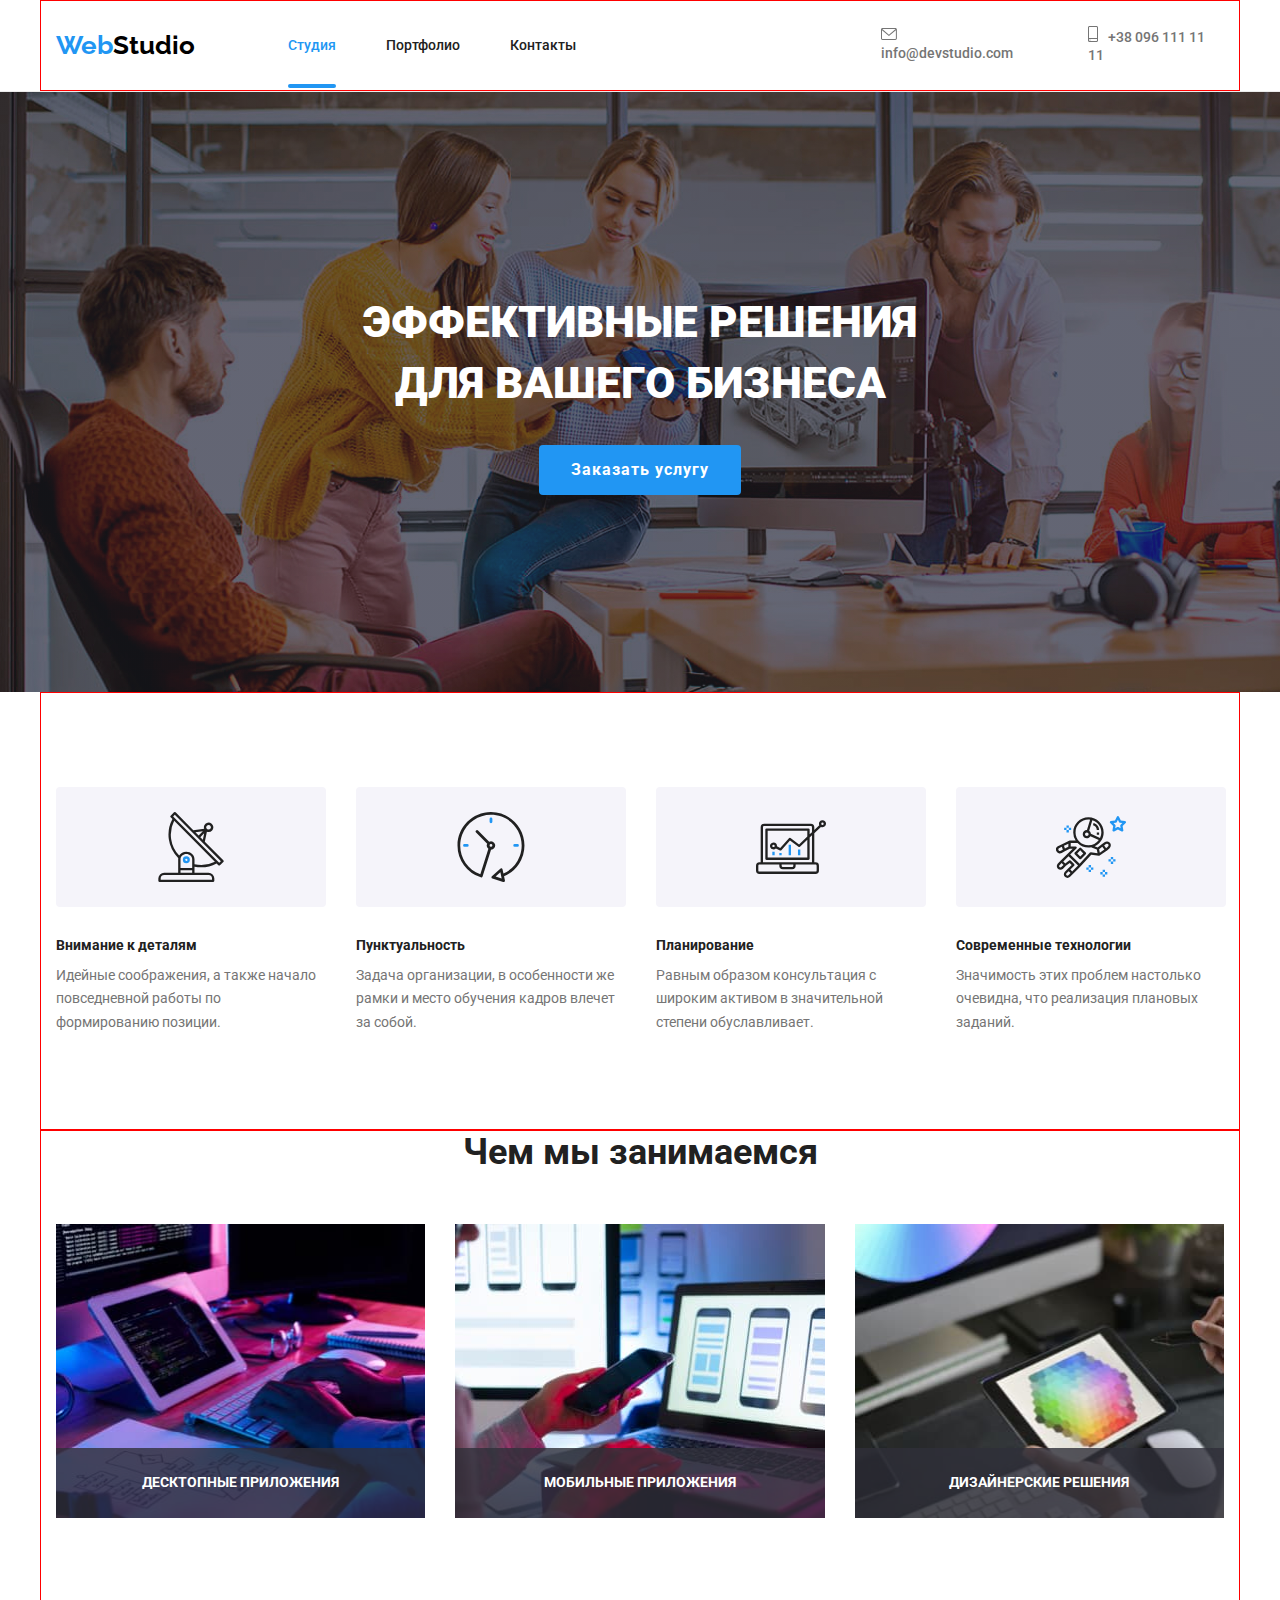
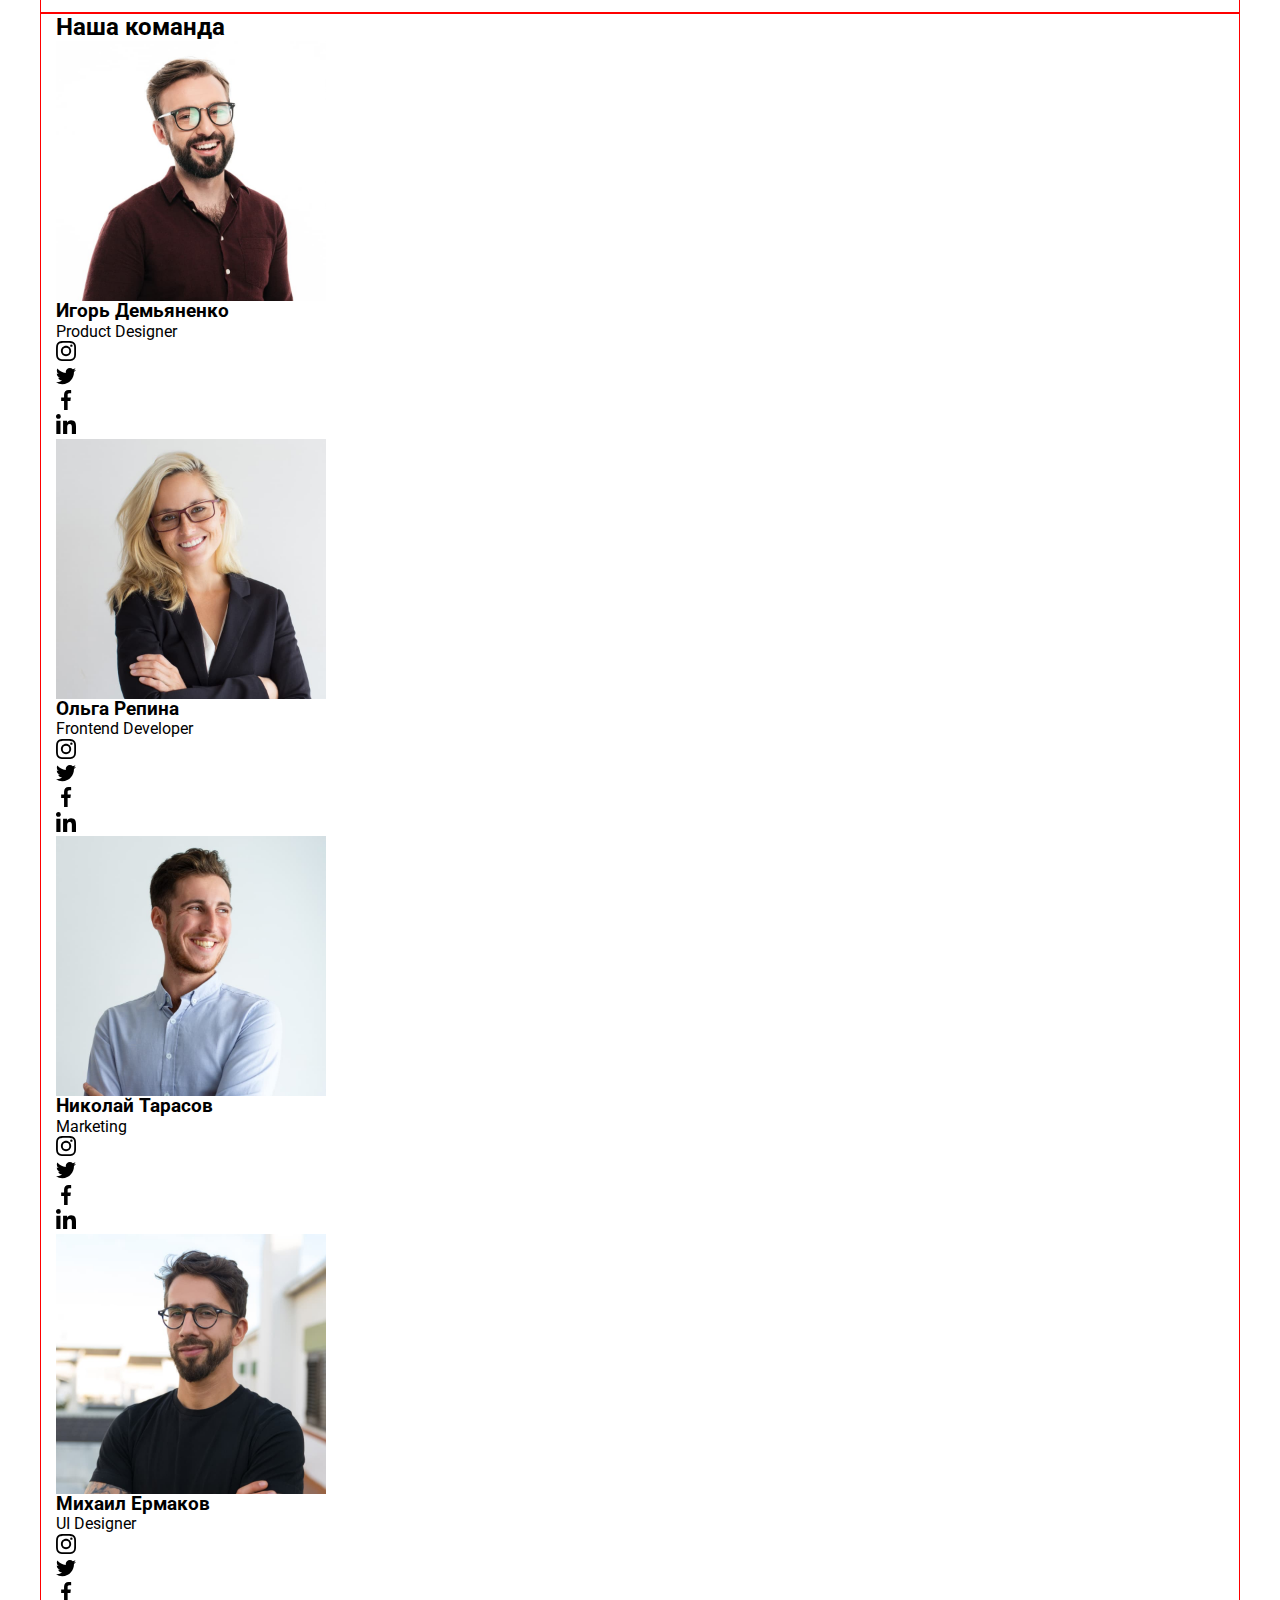
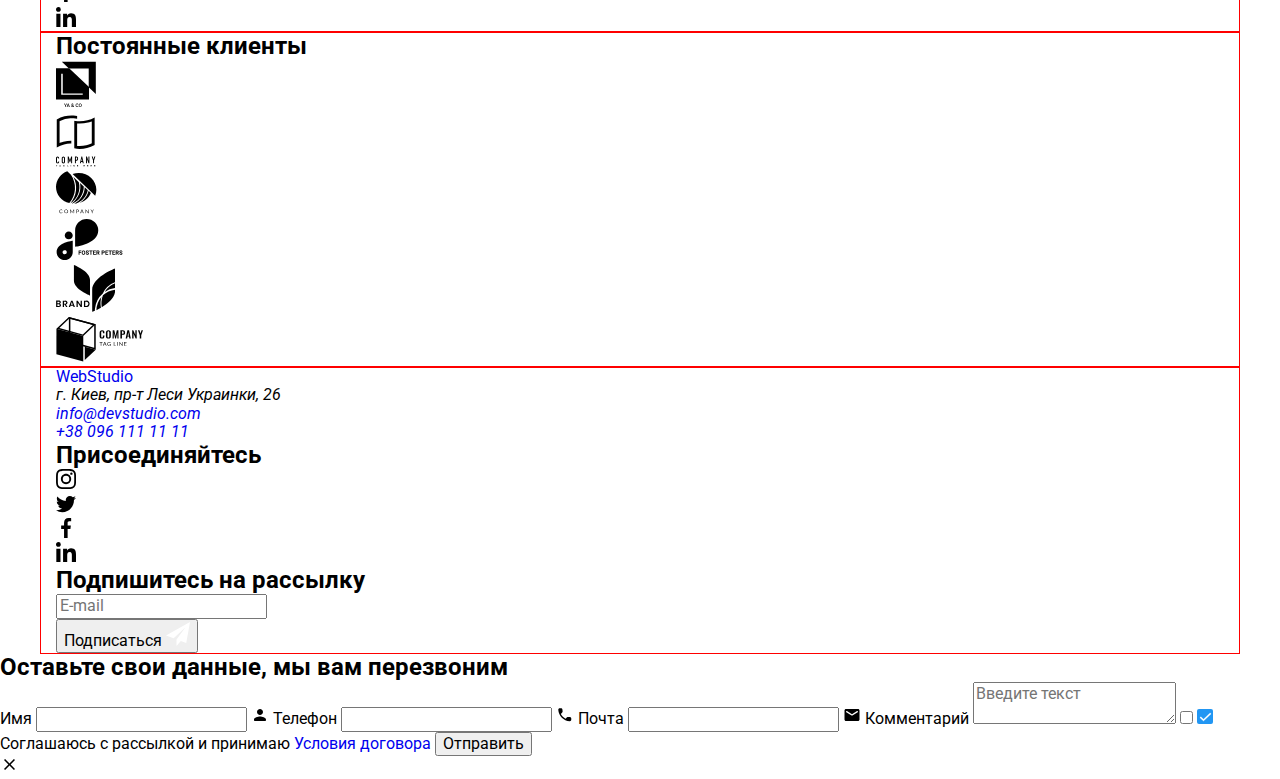
==== commit e6f54711: "_our-works" ====
--- a/index.html
+++ b/index.html
@@ -94,16 +94,18 @@
 <section class="work">
     <div class="container">
     <h2 class="work__title">Чем мы занимаемся</h2>
-    <ul class="work__list">
-        <li class="work__item"><img src="./images/box-1.jpg" alt="img" width="370">
-        <div class="work__text"><p>Десктопные приложения</p></div></li>
-    <li class="work__item"><img src="./images/box-2.jpg" alt="img" width="370">
-        <div class="work__text">
+    <ul class="work-list">
+        <li class="work-list__item"><img src="./images/box-1.jpg" alt="img" width="370">
+        <div class="work-list__text">
+            <p>Десктопные приложения</p>
+        </div></li>
+    <li class="work-list__item"><img src="./images/box-2.jpg" alt="img" width="370">
+        <div class="work-list__text">
             <p>Мобильные приложения</p>
         </div>
     </li>
-    <li class="work__item"><img src="./images/img.jpg" alt="img" width="370">
-        <div class="work__text">
+    <li class="work-list__item"><img src="./images/img.jpg" alt="img" width="370">
+        <div class="work-list__text">
             <p>Дизайнерские решения</p>
         </div>
     </li>
--- a/css/main.min.css
+++ b/css/main.min.css
@@ -1,2 +1,2 @@
-.container{width:1200px;padding-left:15px;padding-right:15px;margin-left:auto;margin-right:auto;border:1px solid red}.visually-hidden{position:absolute;width:1px;height:1px;margin:-1px;border:0;padding:0;white-space:nowrap;-webkit-clip-path:inset(100%);clip-path:inset(100%);clip:rect(0 0 0 0);overflow:hidden}ul{list-style:none;margin:0;padding:0}p{margin:0;padding:0}h1,h2,h3,h4,h5,h6{margin:0;padding:0}img{display:block;max-width:100%;height:auto}a{text-decoration:none}body{background-color:#fff;font-family:Roboto, sans-serif;font-style:normal;font-weight:400;overflow-x:auto}form{font-family:inherit}.header{border-bottom:1px solid #ececec}.header-nav,.nav-list,.nav-contacts{display:-webkit-box;display:-ms-flexbox;display:flex}.header-nav{-webkit-box-pack:justify;-ms-flex-pack:justify;justify-content:space-between;-webkit-box-align:center;-ms-flex-align:center;align-items:center;padding-top:25px;padding-bottom:25px}.header-nav__logo{font-family:Raleway, sans-serif;font-weight:700;font-size:26px;line-height:1.2;color:#000}.header-nav__logo--color{color:#2196f3}.nav-list{margin-right:305px;margin-left:93px}.nav-list__item:not(:last-child){margin-right:50px}.nav-list__link{position:relative;padding-top:32px;padding-bottom:32px;font-weight:500;font-size:14px;line-height:1.2;color:#212121;-webkit-transition:color 250ms cubic-bezier(0.4, 0, 0.2, 1);transition:color 250ms cubic-bezier(0.4, 0, 0.2, 1)}.nav-list__link:hover,.nav-list__link:focus{color:#2196f3}.nav-list__link--current{color:#2196f3}.nav-list__link--current::after{position:absolute;content:"";-webkit-transform:translateY(29px);transform:translateY(29px);display:block;width:100%;height:4px;border-radius:2px;background-color:#2196f3}.nav-contacts__item:not(:last-child){margin-right:50px}.nav-contacts__link{padding-top:32px;padding-bottom:32px;font-weight:500;font-size:14px;line-height:1.2;color:#757575;-webkit-transition:color 250ms cubic-bezier(0.4, 0, 0.2, 1);transition:color 250ms cubic-bezier(0.4, 0, 0.2, 1)}.nav-contacts__link:hover,.nav-contacts__link:focus{color:#2196f3}.nav-contacts__icon{margin-right:10px;fill:currentColor}.hero{text-align:center;height:600px;max-width:1600px;background:#c4c4c4;background-image:-webkit-gradient(linear, left top, left bottom, from(rgba(47,48,58,0.4)), to(rgba(47,48,58,0.4))),url(/images/bg.jpg);background-image:linear-gradient(rgba(47,48,58,0.4), rgba(47,48,58,0.4)),url(/images/bg.jpg)}.hero-wrapper{padding-top:200px;padding-bottom:200px}.hero__title{margin-bottom:30px;font-weight:900;font-size:44px;line-height:1.4;text-transform:uppercase;color:#fff}.hero__button{display:inline-block;padding:10px 32px;min-width:200px;border-radius:4px;font-family:inherit;font-weight:700;font-size:16px;line-height:1.9;letter-spacing:0.06em;text-align:center;border:none;background-color:#2196f3;color:#fff;cursor:pointer}.features-wrapper{display:-webkit-box;display:-ms-flexbox;display:flex;-webkit-box-pack:center;-ms-flex-pack:center;justify-content:center;-webkit-box-align:center;-ms-flex-align:center;align-items:center;margin-top:94px;margin-bottom:30px;width:270px;height:120px;background:#f5f4fa;border-radius:4px;-webkit-transition:-webkit-filter 250ms cubic-bezier(0.4, 0, 0.2, 1);transition:-webkit-filter 250ms cubic-bezier(0.4, 0, 0.2, 1);transition:filter 250ms cubic-bezier(0.4, 0, 0.2, 1);transition:filter 250ms cubic-bezier(0.4, 0, 0.2, 1), -webkit-filter 250ms cubic-bezier(0.4, 0, 0.2, 1)}.features-wrapper:hover{-webkit-filter:drop-shadow(0px 4px 4px rgba(0,0,0,0.25));filter:drop-shadow(0px 4px 4px rgba(0,0,0,0.25))}.features-list{display:-webkit-box;display:-ms-flexbox;display:flex}.features-list__item{padding-bottom:94px}.features-list__item:not(:last-child){margin-right:30px}.features__title{margin-bottom:10px;font-weight:700;font-size:14px;line-height:1.2;color:#212121}.features__text{font-size:14px;line-height:1.7;color:#757575}
+.container{width:1200px;padding-left:15px;padding-right:15px;margin-left:auto;margin-right:auto;border:1px solid red}.visually-hidden{position:absolute;width:1px;height:1px;margin:-1px;border:0;padding:0;white-space:nowrap;-webkit-clip-path:inset(100%);clip-path:inset(100%);clip:rect(0 0 0 0);overflow:hidden}ul{list-style:none;margin:0;padding:0}p{margin:0;padding:0}h1,h2,h3,h4,h5,h6{margin:0;padding:0}img{display:block;max-width:100%;height:auto}a{text-decoration:none}body{background-color:#fff;font-family:Roboto, sans-serif;font-style:normal;font-weight:400;overflow-x:auto}form{font-family:inherit}.header{border-bottom:1px solid #ececec}.header-nav,.nav-list,.nav-contacts{display:-webkit-box;display:-ms-flexbox;display:flex}.header-nav{-webkit-box-pack:justify;-ms-flex-pack:justify;justify-content:space-between;-webkit-box-align:center;-ms-flex-align:center;align-items:center;padding-top:25px;padding-bottom:25px}.header-nav__logo{font-family:Raleway, sans-serif;font-weight:700;font-size:26px;line-height:1.2;color:#000}.header-nav__logo--color{color:#2196f3}.nav-list{margin-right:305px;margin-left:93px}.nav-list__item:not(:last-child){margin-right:50px}.nav-list__link{position:relative;padding-top:32px;padding-bottom:32px;font-weight:500;font-size:14px;line-height:1.2;color:#212121;-webkit-transition:color 250ms cubic-bezier(0.4, 0, 0.2, 1);transition:color 250ms cubic-bezier(0.4, 0, 0.2, 1)}.nav-list__link:hover,.nav-list__link:focus{color:#2196f3}.nav-list__link--current{color:#2196f3}.nav-list__link--current::after{position:absolute;content:"";-webkit-transform:translateY(29px);transform:translateY(29px);display:block;width:100%;height:4px;border-radius:2px;background-color:#2196f3}.nav-contacts__item:not(:last-child){margin-right:50px}.nav-contacts__link{padding-top:32px;padding-bottom:32px;font-weight:500;font-size:14px;line-height:1.2;color:#757575;-webkit-transition:color 250ms cubic-bezier(0.4, 0, 0.2, 1);transition:color 250ms cubic-bezier(0.4, 0, 0.2, 1)}.nav-contacts__link:hover,.nav-contacts__link:focus{color:#2196f3}.nav-contacts__icon{margin-right:10px;fill:currentColor}.hero{text-align:center;height:600px;max-width:1600px;background:#c4c4c4;background-image:-webkit-gradient(linear, left top, left bottom, from(rgba(47,48,58,0.4)), to(rgba(47,48,58,0.4))),url(/images/bg.jpg);background-image:linear-gradient(rgba(47,48,58,0.4), rgba(47,48,58,0.4)),url(/images/bg.jpg)}.hero-wrapper{padding-top:200px;padding-bottom:200px}.hero__title{margin-bottom:30px;font-weight:900;font-size:44px;line-height:1.4;text-transform:uppercase;color:#fff}.hero__button{display:inline-block;padding:10px 32px;min-width:200px;border-radius:4px;font-family:inherit;font-weight:700;font-size:16px;line-height:1.9;letter-spacing:0.06em;text-align:center;border:none;background-color:#2196f3;color:#fff;cursor:pointer}.features-wrapper{display:-webkit-box;display:-ms-flexbox;display:flex;-webkit-box-pack:center;-ms-flex-pack:center;justify-content:center;-webkit-box-align:center;-ms-flex-align:center;align-items:center;margin-top:94px;margin-bottom:30px;width:270px;height:120px;background:#f5f4fa;border-radius:4px;-webkit-transition:-webkit-filter 250ms cubic-bezier(0.4, 0, 0.2, 1);transition:-webkit-filter 250ms cubic-bezier(0.4, 0, 0.2, 1);transition:filter 250ms cubic-bezier(0.4, 0, 0.2, 1);transition:filter 250ms cubic-bezier(0.4, 0, 0.2, 1), -webkit-filter 250ms cubic-bezier(0.4, 0, 0.2, 1)}.features-wrapper:hover{-webkit-filter:drop-shadow(0px 4px 4px rgba(0,0,0,0.25));filter:drop-shadow(0px 4px 4px rgba(0,0,0,0.25))}.features-list{display:-webkit-box;display:-ms-flexbox;display:flex}.features-list__item{padding-bottom:94px}.features-list__item:not(:last-child){margin-right:30px}.features__title{margin-bottom:10px;font-weight:700;font-size:14px;line-height:1.2;color:#212121}.features__text{font-size:14px;line-height:1.7;color:#757575}.work__title{margin-bottom:50px;font-weight:700;font-size:36px;line-height:1.2;text-align:center;color:#212121}.work-list{display:-webkit-box;display:-ms-flexbox;display:flex}.work-list__item{position:relative;padding-bottom:94px}.work-list__item:not(:last-child){margin-right:30px}.work-list__text{position:absolute;-webkit-transform:translateY(-100%);transform:translateY(-100%);display:-webkit-box;display:-ms-flexbox;display:flex;-webkit-box-align:center;-ms-flex-align:center;align-items:center;-webkit-box-pack:center;-ms-flex-pack:center;justify-content:center;height:70px;width:100%;font-weight:700;font-size:14px;line-height:1.14;text-transform:uppercase;color:#fff;background-color:rgba(47,48,58,0.8)}
 /*# sourceMappingURL=main.min.css.map */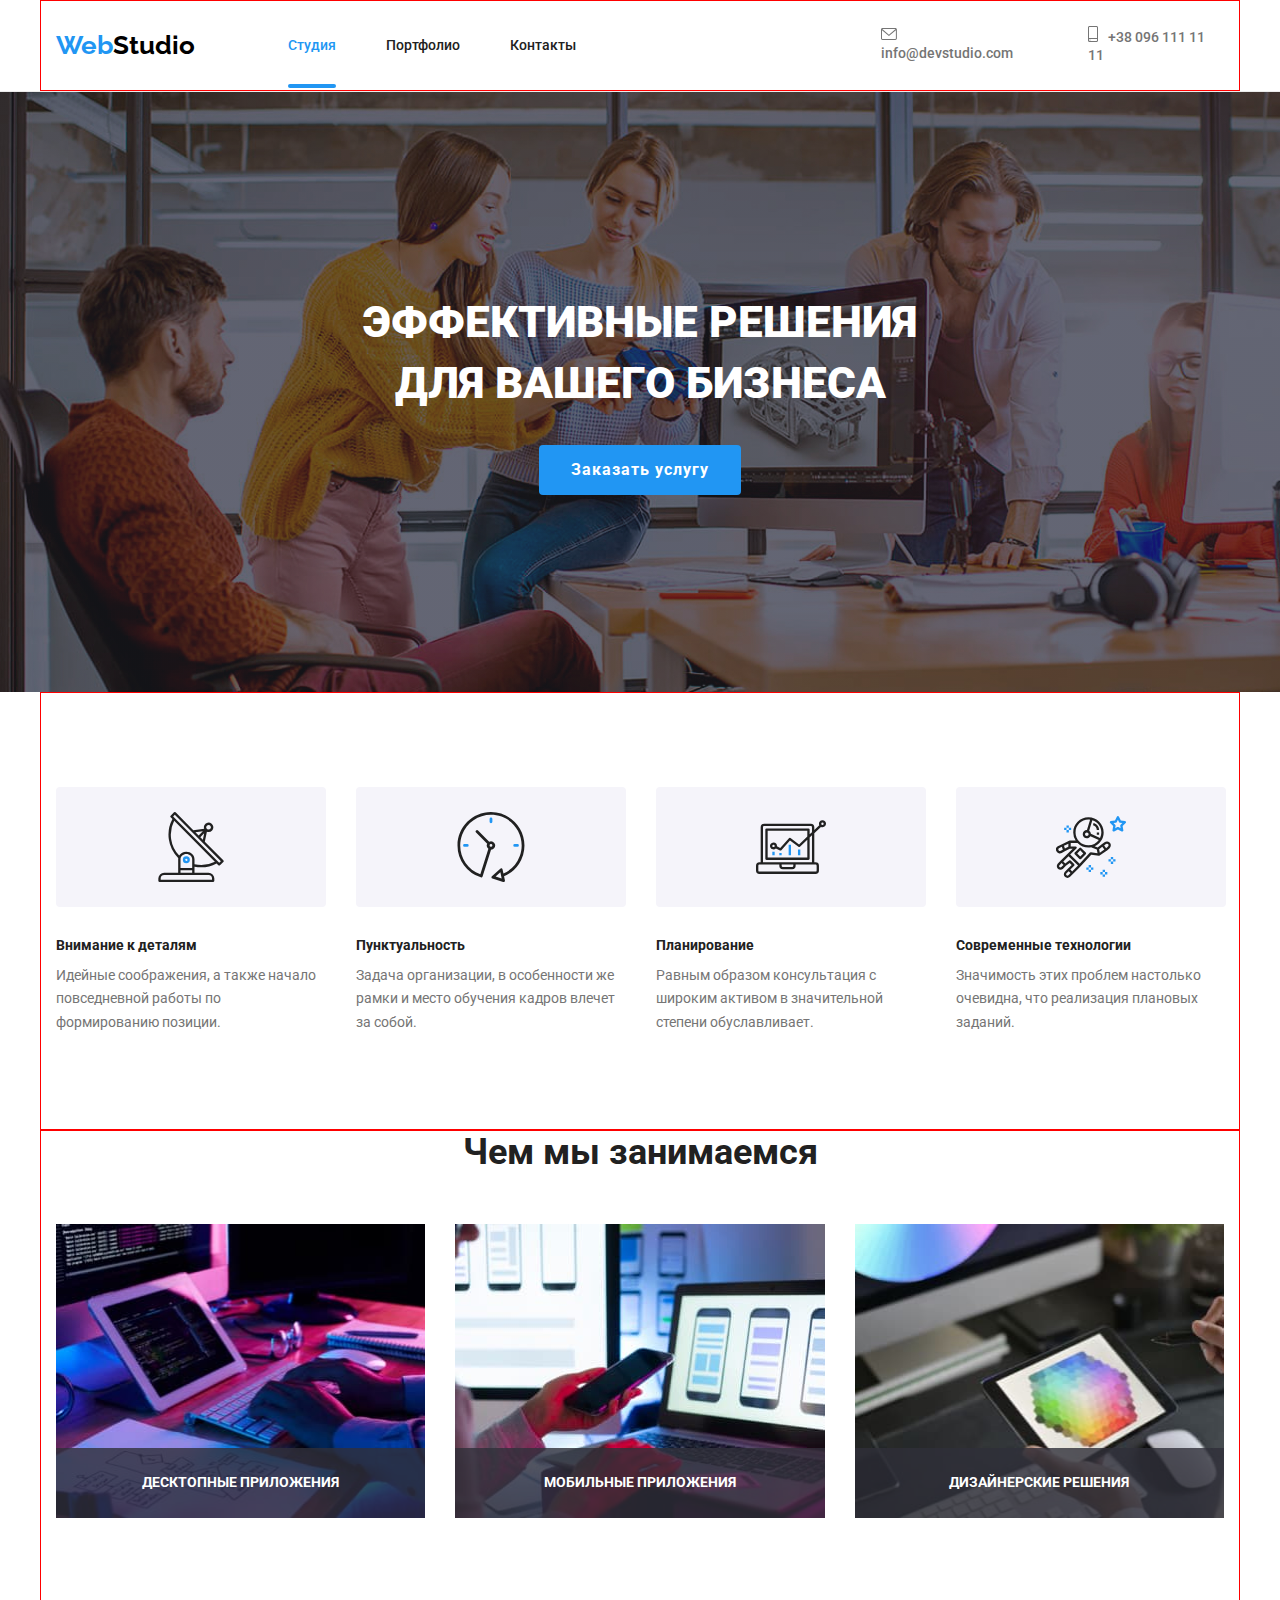
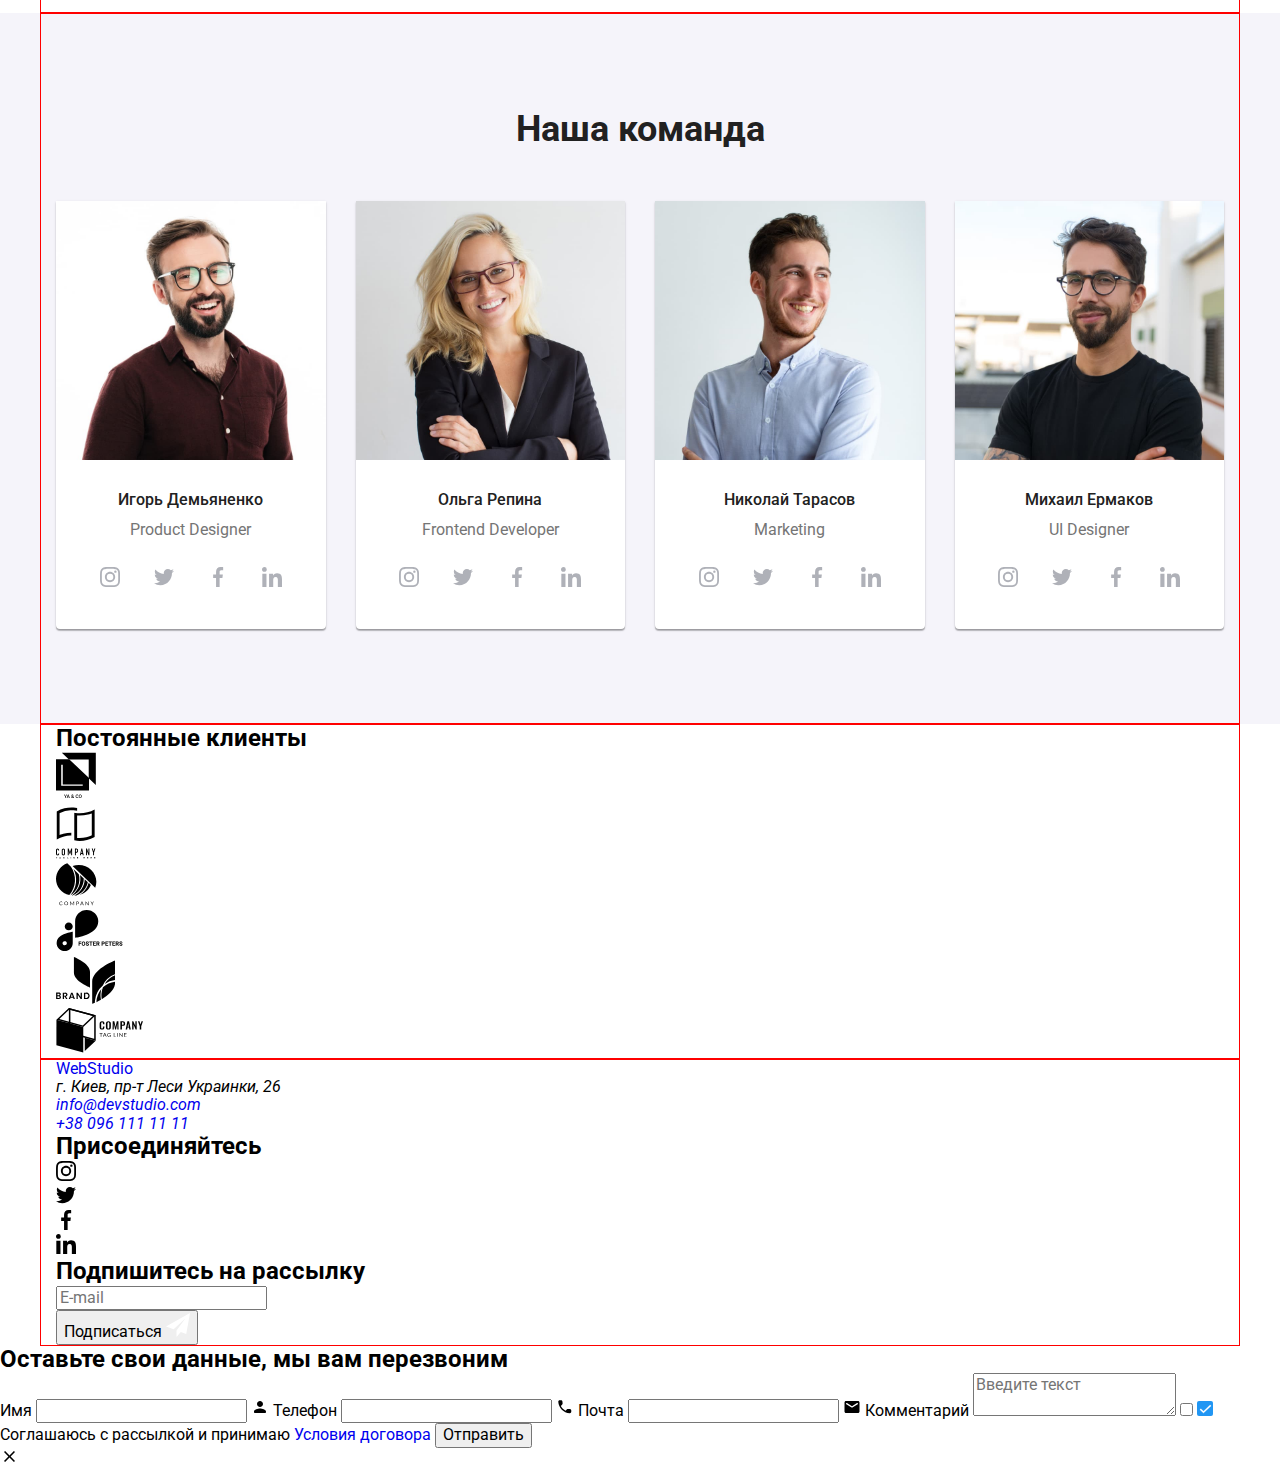
==== commit 8b150cb6: "_team" ====
--- a/index.html
+++ b/index.html
@@ -122,28 +122,28 @@
             <h3 class="team-list__name">Игорь Демьяненко</h3>
             <p class="team-list__text" lang="en">Product Designer</p>
             <ul class="team-socials">
-                <li>
+                <li class="team-socials__item">
                     <a class="team-socials__link" href="#">
                         <svg class="team-socials__icon" width="20px" height="20px">
                             <use href="./images/symbol-defs.svg#icon-instagram"></use>
                         </svg>
                     </a>
                 </li>
-                <li>
+                <li class="team-socials__item">
                     <a class="team-socials__link" href="#">
                         <svg class="team-socials__icon" width="20px" height="20px">
                             <use href="./images/symbol-defs.svg#icon-twitter"></use>
                         </svg>
                     </a>
                 </li>
-                <li>
+                <li class="team-socials__item">
                     <a class="team-socials__link" href="#">
                         <svg class="team-socials__icon" width="20px" height="20px">
                             <use href="./images/symbol-defs.svg#icon-facebook"></use>
                         </svg>
                     </a>
                 </li>
-                <li>
+                <li class="team-socials__item">
                     <a class="team-socials__link" href="#">
                         <svg class="team-socials__icon" width="20px" height="20px">
                             <use href="./images/symbol-defs.svg#icon-linkedin"></use>
@@ -156,29 +156,29 @@
             <img src="./images/img-5.jpg" alt="Портрет разработчика" width="270">
             <h3 class="team-list__name">Ольга Репина</h3>
             <p class="team-list__text" lang="en">Frontend Developer</p>
-            <ul class="team-icons">
-                <li>
+            <ul class="team-socials">
+                <li class="team-socials__item">
                     <a class="team-socials__link" href="#">
                         <svg class="team-socials__icon" width="20px" height="20px">
                             <use href="./images/symbol-defs.svg#icon-instagram"></use>
                         </svg>
                     </a>
                 </li>
-                <li>
+                <li class="team-socials__item">
                     <a class="team-socials__link" href="#">
                         <svg class="team-socials__icon" width="20px" height="20px">
                             <use href="./images/symbol-defs.svg#icon-twitter"></use>
                         </svg>
                     </a>
                 </li>
-                <li>
+                <li class="team-socials__item">
                     <a class="team-socials__link" href="#">
                         <svg class="team-socials__icon" width="20px" height="20px">
                             <use href="./images/symbol-defs.svg#icon-facebook"></use>
                         </svg>
                     </a>
                 </li>
-                <li>
+                <li class="team-socials__item">
                     <a class="team-socials__link" href="#">
                         <svg class="team-socials__icon" width="20px" height="20px">
                             <use href="./images/symbol-defs.svg#icon-linkedin"></use>
@@ -190,29 +190,29 @@
         <li class="team-list__item"><img src="./images/img-6.jpg" alt="Портрет маркетолога" width="270">
             <h3 class="team-list__name">Николай Тарасов</h3>
             <p class="team-list__text" lang="en">Marketing</p>
-            <ul class="team-icons">
-                <li>
+            <ul class="team-socials">
+                <li class="team-socials__item">
                     <a class="team-socials__link" href="#">
                         <svg class="team-socials__icon" width="20px" height="20px">
                             <use href="./images/symbol-defs.svg#icon-instagram"></use>
                         </svg>
                     </a>
                 </li>
-                <li>
+                <li class="team-socials__item">
                     <a class="team-socials__link" href="#">
                         <svg class="team-socials__icon" width="20px" height="20px">
                             <use href="./images/symbol-defs.svg#icon-twitter"></use>
                         </svg>
                     </a>
                 </li>
-                <li>
+                <li class="team-socials__item">
                     <a class="team-socials__link" href="#">
                         <svg class="team-socials__icon" width="20px" height="20px">
                             <use href="./images/symbol-defs.svg#icon-facebook"></use>
                         </svg>
                     </a>
                 </li>
-                <li>
+                <li class="team-socials__item">
                     <a class="team-socials__link" href="#">
                         <svg class="team-socials__icon" width="20px" height="20px">
                             <use href="./images/symbol-defs.svg#icon-linkedin"></use>
@@ -225,29 +225,29 @@
             <img src="./images/img-7.jpg" alt="Портрет дизайнера" width="270">
             <h3 class="team-list__name">Михаил Ермаков</h3>
             <p class="team-list__text" lang="en">UI Designer</p>
-            <ul class="team-icons">
-                <li>
+            <ul class="team-socials">
+                <li class="team-socials__item">
                     <a class="team-socials__link" href="#">
                         <svg class="team-socials__icon" width="20px" height="20px">
                             <use href="./images/symbol-defs.svg#icon-instagram"></use>
                         </svg>
                     </a>
                 </li>
-                <li>
+                <li class="team-socials__item">
                     <a class="team-socials__link" href="#">
                         <svg class="team-socials__icon" width="20px" height="20px">
                             <use href="./images/symbol-defs.svg#icon-twitter"></use>
                         </svg>
                     </a>
                 </li>
-                <li>
+                <li class="team-socials__item">
                     <a class="team-socials__link" href="#">
                         <svg class="team-socials__icon" width="20px" height="20px">
                             <use href="./images/symbol-defs.svg#icon-facebook"></use>
                         </svg>
                     </a>
                 </li>
-                <li>
+                <li class="team-socials__item">
                     <a class="team-socials__link" href="#">
                         <svg class="team-socials__icon" width="20px" height="20px">
                             <use href="./images/symbol-defs.svg#icon-linkedin"></use>
--- a/css/main.min.css
+++ b/css/main.min.css
@@ -1,2 +1,2 @@
-.container{width:1200px;padding-left:15px;padding-right:15px;margin-left:auto;margin-right:auto;border:1px solid red}.visually-hidden{position:absolute;width:1px;height:1px;margin:-1px;border:0;padding:0;white-space:nowrap;-webkit-clip-path:inset(100%);clip-path:inset(100%);clip:rect(0 0 0 0);overflow:hidden}ul{list-style:none;margin:0;padding:0}p{margin:0;padding:0}h1,h2,h3,h4,h5,h6{margin:0;padding:0}img{display:block;max-width:100%;height:auto}a{text-decoration:none}body{background-color:#fff;font-family:Roboto, sans-serif;font-style:normal;font-weight:400;overflow-x:auto}form{font-family:inherit}.header{border-bottom:1px solid #ececec}.header-nav,.nav-list,.nav-contacts{display:-webkit-box;display:-ms-flexbox;display:flex}.header-nav{-webkit-box-pack:justify;-ms-flex-pack:justify;justify-content:space-between;-webkit-box-align:center;-ms-flex-align:center;align-items:center;padding-top:25px;padding-bottom:25px}.header-nav__logo{font-family:Raleway, sans-serif;font-weight:700;font-size:26px;line-height:1.2;color:#000}.header-nav__logo--color{color:#2196f3}.nav-list{margin-right:305px;margin-left:93px}.nav-list__item:not(:last-child){margin-right:50px}.nav-list__link{position:relative;padding-top:32px;padding-bottom:32px;font-weight:500;font-size:14px;line-height:1.2;color:#212121;-webkit-transition:color 250ms cubic-bezier(0.4, 0, 0.2, 1);transition:color 250ms cubic-bezier(0.4, 0, 0.2, 1)}.nav-list__link:hover,.nav-list__link:focus{color:#2196f3}.nav-list__link--current{color:#2196f3}.nav-list__link--current::after{position:absolute;content:"";-webkit-transform:translateY(29px);transform:translateY(29px);display:block;width:100%;height:4px;border-radius:2px;background-color:#2196f3}.nav-contacts__item:not(:last-child){margin-right:50px}.nav-contacts__link{padding-top:32px;padding-bottom:32px;font-weight:500;font-size:14px;line-height:1.2;color:#757575;-webkit-transition:color 250ms cubic-bezier(0.4, 0, 0.2, 1);transition:color 250ms cubic-bezier(0.4, 0, 0.2, 1)}.nav-contacts__link:hover,.nav-contacts__link:focus{color:#2196f3}.nav-contacts__icon{margin-right:10px;fill:currentColor}.hero{text-align:center;height:600px;max-width:1600px;background:#c4c4c4;background-image:-webkit-gradient(linear, left top, left bottom, from(rgba(47,48,58,0.4)), to(rgba(47,48,58,0.4))),url(/images/bg.jpg);background-image:linear-gradient(rgba(47,48,58,0.4), rgba(47,48,58,0.4)),url(/images/bg.jpg)}.hero-wrapper{padding-top:200px;padding-bottom:200px}.hero__title{margin-bottom:30px;font-weight:900;font-size:44px;line-height:1.4;text-transform:uppercase;color:#fff}.hero__button{display:inline-block;padding:10px 32px;min-width:200px;border-radius:4px;font-family:inherit;font-weight:700;font-size:16px;line-height:1.9;letter-spacing:0.06em;text-align:center;border:none;background-color:#2196f3;color:#fff;cursor:pointer}.features-wrapper{display:-webkit-box;display:-ms-flexbox;display:flex;-webkit-box-pack:center;-ms-flex-pack:center;justify-content:center;-webkit-box-align:center;-ms-flex-align:center;align-items:center;margin-top:94px;margin-bottom:30px;width:270px;height:120px;background:#f5f4fa;border-radius:4px;-webkit-transition:-webkit-filter 250ms cubic-bezier(0.4, 0, 0.2, 1);transition:-webkit-filter 250ms cubic-bezier(0.4, 0, 0.2, 1);transition:filter 250ms cubic-bezier(0.4, 0, 0.2, 1);transition:filter 250ms cubic-bezier(0.4, 0, 0.2, 1), -webkit-filter 250ms cubic-bezier(0.4, 0, 0.2, 1)}.features-wrapper:hover{-webkit-filter:drop-shadow(0px 4px 4px rgba(0,0,0,0.25));filter:drop-shadow(0px 4px 4px rgba(0,0,0,0.25))}.features-list{display:-webkit-box;display:-ms-flexbox;display:flex}.features-list__item{padding-bottom:94px}.features-list__item:not(:last-child){margin-right:30px}.features__title{margin-bottom:10px;font-weight:700;font-size:14px;line-height:1.2;color:#212121}.features__text{font-size:14px;line-height:1.7;color:#757575}.work__title{margin-bottom:50px;font-weight:700;font-size:36px;line-height:1.2;text-align:center;color:#212121}.work-list{display:-webkit-box;display:-ms-flexbox;display:flex}.work-list__item{position:relative;padding-bottom:94px}.work-list__item:not(:last-child){margin-right:30px}.work-list__text{position:absolute;-webkit-transform:translateY(-100%);transform:translateY(-100%);display:-webkit-box;display:-ms-flexbox;display:flex;-webkit-box-align:center;-ms-flex-align:center;align-items:center;-webkit-box-pack:center;-ms-flex-pack:center;justify-content:center;height:70px;width:100%;font-weight:700;font-size:14px;line-height:1.14;text-transform:uppercase;color:#fff;background-color:rgba(47,48,58,0.8)}
+.container{width:1200px;padding-left:15px;padding-right:15px;margin-left:auto;margin-right:auto;border:1px solid red}.visually-hidden{position:absolute;width:1px;height:1px;margin:-1px;border:0;padding:0;white-space:nowrap;-webkit-clip-path:inset(100%);clip-path:inset(100%);clip:rect(0 0 0 0);overflow:hidden}ul{list-style:none;margin:0;padding:0}p{margin:0;padding:0}h1,h2,h3,h4,h5,h6{margin:0;padding:0}img{display:block;max-width:100%;height:auto}a{text-decoration:none}body{background-color:#fff;font-family:Roboto, sans-serif;font-style:normal;font-weight:400;overflow-x:auto}form{font-family:inherit}.header{border-bottom:1px solid #ececec}.header-nav,.nav-list,.nav-contacts{display:-webkit-box;display:-ms-flexbox;display:flex}.header-nav{-webkit-box-pack:justify;-ms-flex-pack:justify;justify-content:space-between;-webkit-box-align:center;-ms-flex-align:center;align-items:center;padding-top:25px;padding-bottom:25px}.header-nav__logo{font-family:Raleway, sans-serif;font-weight:700;font-size:26px;line-height:1.2;color:#000}.header-nav__logo--color{color:#2196f3}.nav-list{margin-right:305px;margin-left:93px}.nav-list__item:not(:last-child){margin-right:50px}.nav-list__link{position:relative;padding-top:32px;padding-bottom:32px;font-weight:500;font-size:14px;line-height:1.2;color:#212121;-webkit-transition:color 250ms cubic-bezier(0.4, 0, 0.2, 1);transition:color 250ms cubic-bezier(0.4, 0, 0.2, 1)}.nav-list__link:hover,.nav-list__link:focus{color:#2196f3}.nav-list__link--current{color:#2196f3}.nav-list__link--current::after{position:absolute;content:"";-webkit-transform:translateY(29px);transform:translateY(29px);display:block;width:100%;height:4px;border-radius:2px;background-color:#2196f3}.nav-contacts__item:not(:last-child){margin-right:50px}.nav-contacts__link{padding-top:32px;padding-bottom:32px;font-weight:500;font-size:14px;line-height:1.2;color:#757575;-webkit-transition:color 250ms cubic-bezier(0.4, 0, 0.2, 1);transition:color 250ms cubic-bezier(0.4, 0, 0.2, 1)}.nav-contacts__link:hover,.nav-contacts__link:focus{color:#2196f3}.nav-contacts__icon{margin-right:10px;fill:currentColor}.hero{text-align:center;height:600px;max-width:1600px;background:#c4c4c4;background-image:-webkit-gradient(linear, left top, left bottom, from(rgba(47,48,58,0.4)), to(rgba(47,48,58,0.4))),url(/images/bg.jpg);background-image:linear-gradient(rgba(47,48,58,0.4), rgba(47,48,58,0.4)),url(/images/bg.jpg)}.hero-wrapper{padding-top:200px;padding-bottom:200px}.hero__title{margin-bottom:30px;font-weight:900;font-size:44px;line-height:1.4;text-transform:uppercase;color:#fff}.hero__button{display:inline-block;padding:10px 32px;min-width:200px;border-radius:4px;font-family:inherit;font-weight:700;font-size:16px;line-height:1.9;letter-spacing:0.06em;text-align:center;border:none;background-color:#2196f3;color:#fff;cursor:pointer}.features-wrapper{display:-webkit-box;display:-ms-flexbox;display:flex;-webkit-box-pack:center;-ms-flex-pack:center;justify-content:center;-webkit-box-align:center;-ms-flex-align:center;align-items:center;margin-top:94px;margin-bottom:30px;width:270px;height:120px;background:#f5f4fa;border-radius:4px;-webkit-transition:-webkit-filter 250ms cubic-bezier(0.4, 0, 0.2, 1);transition:-webkit-filter 250ms cubic-bezier(0.4, 0, 0.2, 1);transition:filter 250ms cubic-bezier(0.4, 0, 0.2, 1);transition:filter 250ms cubic-bezier(0.4, 0, 0.2, 1), -webkit-filter 250ms cubic-bezier(0.4, 0, 0.2, 1)}.features-wrapper:hover{-webkit-filter:drop-shadow(0px 4px 4px rgba(0,0,0,0.25));filter:drop-shadow(0px 4px 4px rgba(0,0,0,0.25))}.features-list{display:-webkit-box;display:-ms-flexbox;display:flex}.features-list__item{padding-bottom:94px}.features-list__item:not(:last-child){margin-right:30px}.features__title{margin-bottom:10px;font-weight:700;font-size:14px;line-height:1.2;color:#212121}.features__text{font-size:14px;line-height:1.7;color:#757575}.work__title{margin-bottom:50px;font-weight:700;font-size:36px;line-height:1.2;text-align:center;color:#212121}.work-list{display:-webkit-box;display:-ms-flexbox;display:flex}.work-list__item{position:relative;padding-bottom:94px}.work-list__item:not(:last-child){margin-right:30px}.work-list__text{position:absolute;-webkit-transform:translateY(-100%);transform:translateY(-100%);display:-webkit-box;display:-ms-flexbox;display:flex;-webkit-box-align:center;-ms-flex-align:center;align-items:center;-webkit-box-pack:center;-ms-flex-pack:center;justify-content:center;height:70px;width:100%;font-weight:700;font-size:14px;line-height:1.14;text-transform:uppercase;color:#fff;background-color:rgba(47,48,58,0.8)}.team{background-color:#f5f4fa}.team__title{padding-top:94px;margin-bottom:50px;font-weight:700;font-size:36px;line-height:1.2;text-align:center;color:#212121}.team-list{display:-webkit-box;display:-ms-flexbox;display:flex;text-align:center}.team-list__item{margin-bottom:94px;-webkit-box-shadow:0px 1px 3px rgba(0,0,0,0.12),0px 1px 1px rgba(0,0,0,0.14),0px 2px 1px rgba(0,0,0,0.2);box-shadow:0px 1px 3px rgba(0,0,0,0.12),0px 1px 1px rgba(0,0,0,0.14),0px 2px 1px rgba(0,0,0,0.2);border-radius:0px 0px 4px 4px;background-color:#fff}.team-list__item:not(:last-child){margin-right:30px}.team-list__name{margin-top:30px;margin-bottom:10px;font-weight:500;font-size:16px;line-height:1.2;color:#212121}.team-list__text{margin-bottom:16px;font-size:16px;line-height:1.2;color:#757575}.team-socials{display:-webkit-inline-box;display:-ms-inline-flexbox;display:inline-flex;margin-right:auto;margin-left:auto}.team-socials__item{display:-webkit-box;display:-ms-flexbox;display:flex;width:44px;height:44px;-webkit-box-align:center;-ms-flex-align:center;align-items:center;-webkit-box-pack:center;-ms-flex-pack:center;justify-content:center;margin-bottom:30px}.team-socials__item:not(:last-child){margin-right:10px}.team-socials__link{display:-webkit-box;display:-ms-flexbox;display:flex;width:44px;height:44px;-webkit-box-align:center;-ms-flex-align:center;align-items:center;-webkit-box-pack:center;-ms-flex-pack:center;justify-content:center;border-radius:50%;fill:#afb1b8;-webkit-transition:background-color 250ms cubic-bezier(0.4, 0, 0.2, 1);transition:background-color 250ms cubic-bezier(0.4, 0, 0.2, 1)}.team-socials__link:hover,.team-socials__link:focus{background-color:#2196f3;color:#fff;outline:none}.team-socials__link:hover:hover .team-socials__icon,.team-socials__link:hover:focus .team-socials__icon,.team-socials__link:focus:hover .team-socials__icon,.team-socials__link:focus:focus .team-socials__icon{fill:currentColor}
 /*# sourceMappingURL=main.min.css.map */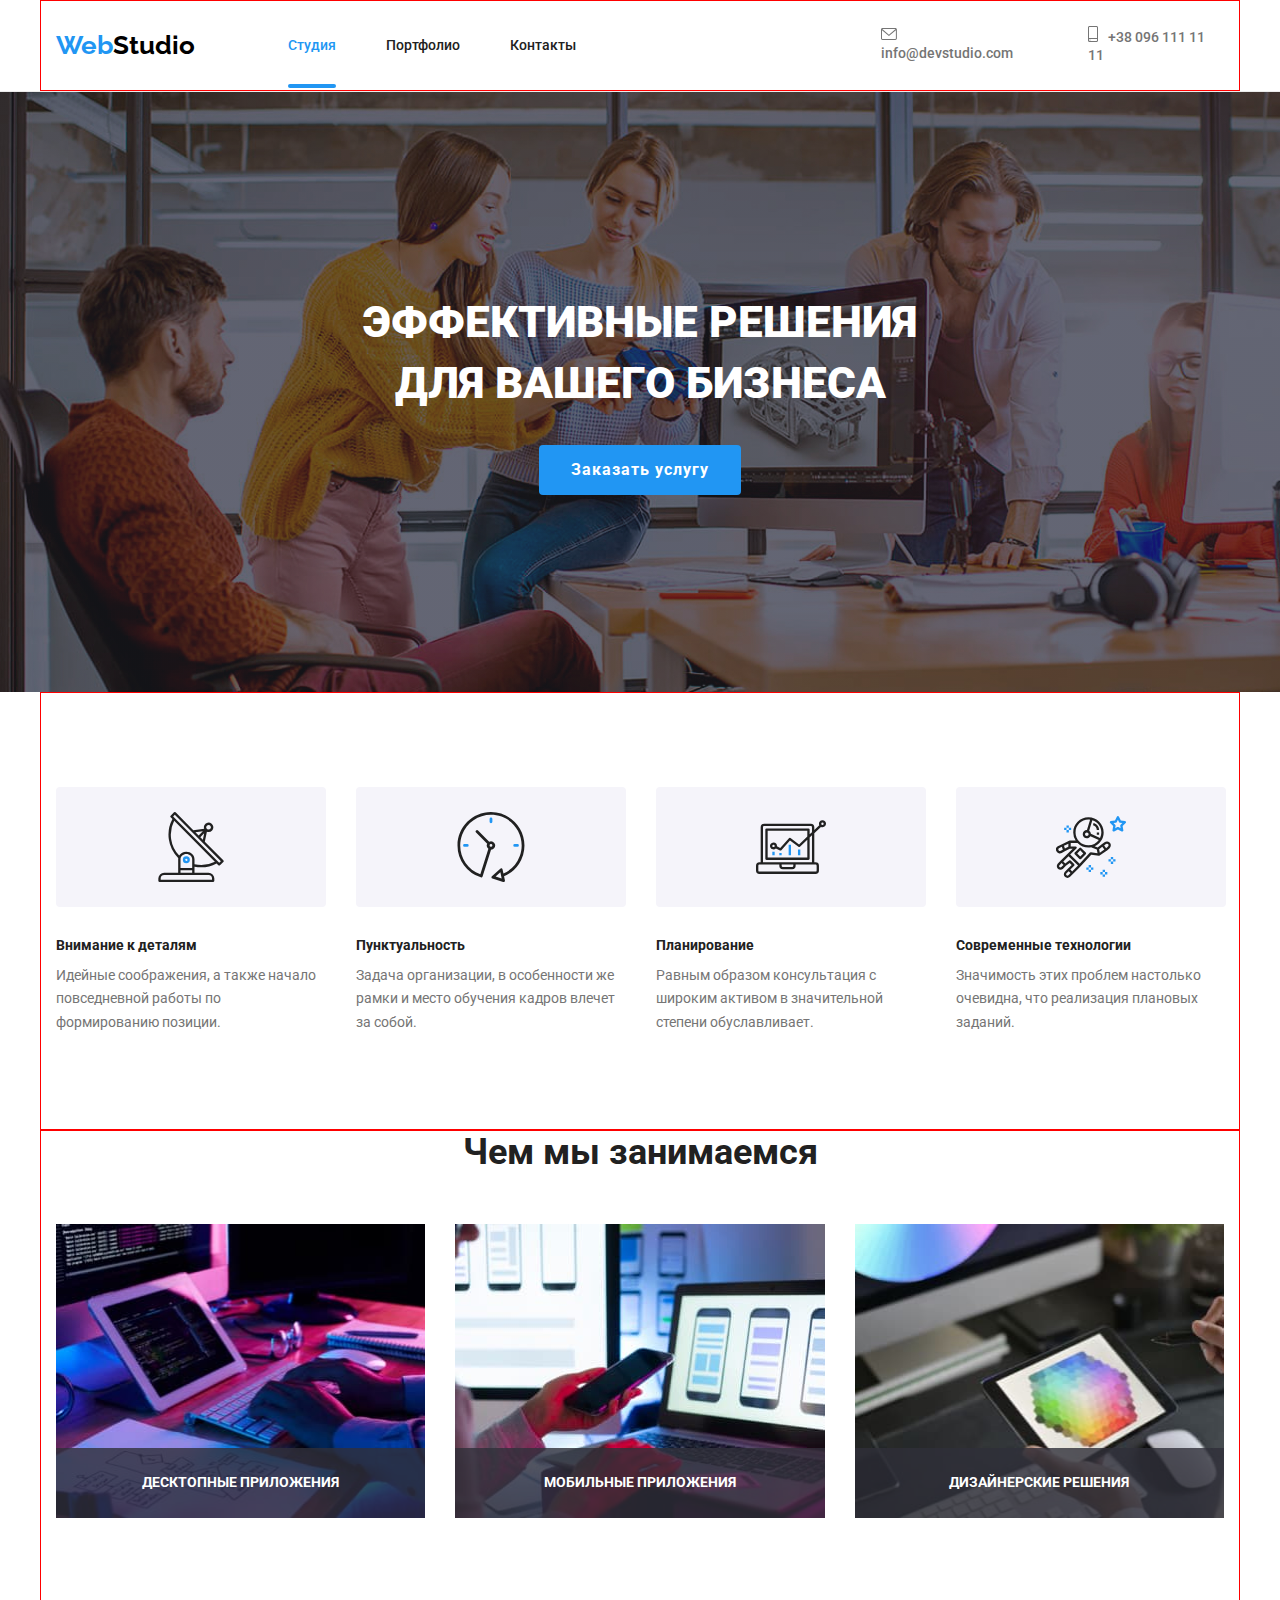
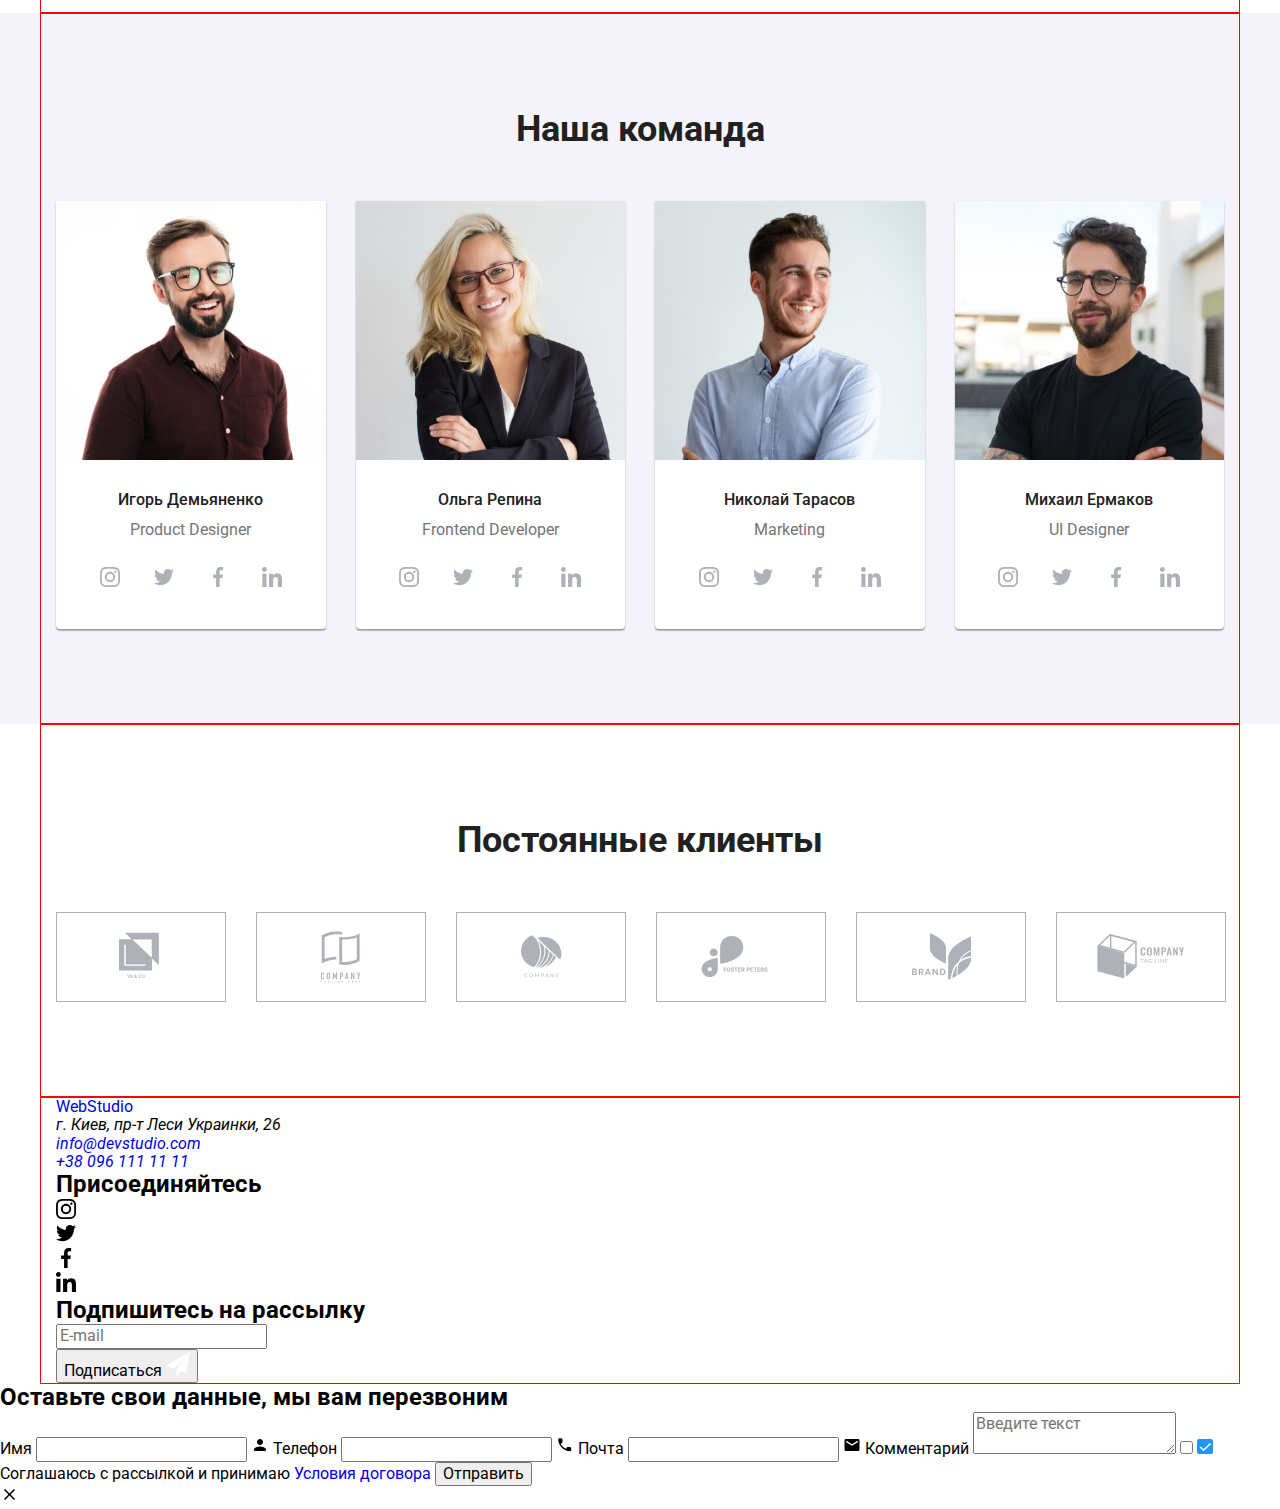
==== commit 93326c61: "_partners" ====
--- a/index.html
+++ b/index.html
@@ -264,42 +264,42 @@
     <div class="container">
         <h2 class="partners__title">Постоянные клиенты</h2>
         <ul class="partners-site">
-            <li> 
+            <li class="partners-site__item"> 
                 <a class="partners-site__link" href="#">
                     <svg width="44px" height="50px">
                         <use href="./images/symbol-defs.svg#icon-logo-1"></use>
                     </svg>
                 </a>
             </li>
-            <li>
+            <li class="partners-site__item">
                     <a class="partners-site__link" href="#">
                         <svg width="40px" height="52px">
                             <use href="./images/symbol-defs.svg#icon-logo-2"></use>
                         </svg>
                     </a>
             </li>
-            <li>
+            <li class="partners-site__item">
                     <a class="partners-site__link" href="#">
                         <svg width="41px" height="43px">
                             <use href="./images/symbol-defs.svg#icon-logo-3"></use>
                         </svg>
                     </a>
             </li>
-            <li>
+            <li class="partners-site__item">
                     <a class="partners-site__link" href="#">
                         <svg width="80px" height="42px">
                             <use href="./images/symbol-defs.svg#icon-logo-4"></use>
                         </svg>
                     </a>
             </li>
-            <li>
+            <li class="partners-site__item">
                     <a class="partners-site__link" href="#">
                         <svg width="59px" height="47px">
                             <use href="./images/symbol-defs.svg#icon-logo-5"></use>
                         </svg>
                     </a>
             </li>
-            <li>
+            <li class="partners-site__item">
                     <a class="partners-site__link" href="#">
                         <svg width="88px" height="45px">
                             <use href="./images/symbol-defs.svg#icon-logo-6"></use>
--- a/css/main.min.css
+++ b/css/main.min.css
@@ -1,2 +1,2 @@
-.container{width:1200px;padding-left:15px;padding-right:15px;margin-left:auto;margin-right:auto;border:1px solid red}.visually-hidden{position:absolute;width:1px;height:1px;margin:-1px;border:0;padding:0;white-space:nowrap;-webkit-clip-path:inset(100%);clip-path:inset(100%);clip:rect(0 0 0 0);overflow:hidden}ul{list-style:none;margin:0;padding:0}p{margin:0;padding:0}h1,h2,h3,h4,h5,h6{margin:0;padding:0}img{display:block;max-width:100%;height:auto}a{text-decoration:none}body{background-color:#fff;font-family:Roboto, sans-serif;font-style:normal;font-weight:400;overflow-x:auto}form{font-family:inherit}.header{border-bottom:1px solid #ececec}.header-nav,.nav-list,.nav-contacts{display:-webkit-box;display:-ms-flexbox;display:flex}.header-nav{-webkit-box-pack:justify;-ms-flex-pack:justify;justify-content:space-between;-webkit-box-align:center;-ms-flex-align:center;align-items:center;padding-top:25px;padding-bottom:25px}.header-nav__logo{font-family:Raleway, sans-serif;font-weight:700;font-size:26px;line-height:1.2;color:#000}.header-nav__logo--color{color:#2196f3}.nav-list{margin-right:305px;margin-left:93px}.nav-list__item:not(:last-child){margin-right:50px}.nav-list__link{position:relative;padding-top:32px;padding-bottom:32px;font-weight:500;font-size:14px;line-height:1.2;color:#212121;-webkit-transition:color 250ms cubic-bezier(0.4, 0, 0.2, 1);transition:color 250ms cubic-bezier(0.4, 0, 0.2, 1)}.nav-list__link:hover,.nav-list__link:focus{color:#2196f3}.nav-list__link--current{color:#2196f3}.nav-list__link--current::after{position:absolute;content:"";-webkit-transform:translateY(29px);transform:translateY(29px);display:block;width:100%;height:4px;border-radius:2px;background-color:#2196f3}.nav-contacts__item:not(:last-child){margin-right:50px}.nav-contacts__link{padding-top:32px;padding-bottom:32px;font-weight:500;font-size:14px;line-height:1.2;color:#757575;-webkit-transition:color 250ms cubic-bezier(0.4, 0, 0.2, 1);transition:color 250ms cubic-bezier(0.4, 0, 0.2, 1)}.nav-contacts__link:hover,.nav-contacts__link:focus{color:#2196f3}.nav-contacts__icon{margin-right:10px;fill:currentColor}.hero{text-align:center;height:600px;max-width:1600px;background:#c4c4c4;background-image:-webkit-gradient(linear, left top, left bottom, from(rgba(47,48,58,0.4)), to(rgba(47,48,58,0.4))),url(/images/bg.jpg);background-image:linear-gradient(rgba(47,48,58,0.4), rgba(47,48,58,0.4)),url(/images/bg.jpg)}.hero-wrapper{padding-top:200px;padding-bottom:200px}.hero__title{margin-bottom:30px;font-weight:900;font-size:44px;line-height:1.4;text-transform:uppercase;color:#fff}.hero__button{display:inline-block;padding:10px 32px;min-width:200px;border-radius:4px;font-family:inherit;font-weight:700;font-size:16px;line-height:1.9;letter-spacing:0.06em;text-align:center;border:none;background-color:#2196f3;color:#fff;cursor:pointer}.features-wrapper{display:-webkit-box;display:-ms-flexbox;display:flex;-webkit-box-pack:center;-ms-flex-pack:center;justify-content:center;-webkit-box-align:center;-ms-flex-align:center;align-items:center;margin-top:94px;margin-bottom:30px;width:270px;height:120px;background:#f5f4fa;border-radius:4px;-webkit-transition:-webkit-filter 250ms cubic-bezier(0.4, 0, 0.2, 1);transition:-webkit-filter 250ms cubic-bezier(0.4, 0, 0.2, 1);transition:filter 250ms cubic-bezier(0.4, 0, 0.2, 1);transition:filter 250ms cubic-bezier(0.4, 0, 0.2, 1), -webkit-filter 250ms cubic-bezier(0.4, 0, 0.2, 1)}.features-wrapper:hover{-webkit-filter:drop-shadow(0px 4px 4px rgba(0,0,0,0.25));filter:drop-shadow(0px 4px 4px rgba(0,0,0,0.25))}.features-list{display:-webkit-box;display:-ms-flexbox;display:flex}.features-list__item{padding-bottom:94px}.features-list__item:not(:last-child){margin-right:30px}.features__title{margin-bottom:10px;font-weight:700;font-size:14px;line-height:1.2;color:#212121}.features__text{font-size:14px;line-height:1.7;color:#757575}.work__title{margin-bottom:50px;font-weight:700;font-size:36px;line-height:1.2;text-align:center;color:#212121}.work-list{display:-webkit-box;display:-ms-flexbox;display:flex}.work-list__item{position:relative;padding-bottom:94px}.work-list__item:not(:last-child){margin-right:30px}.work-list__text{position:absolute;-webkit-transform:translateY(-100%);transform:translateY(-100%);display:-webkit-box;display:-ms-flexbox;display:flex;-webkit-box-align:center;-ms-flex-align:center;align-items:center;-webkit-box-pack:center;-ms-flex-pack:center;justify-content:center;height:70px;width:100%;font-weight:700;font-size:14px;line-height:1.14;text-transform:uppercase;color:#fff;background-color:rgba(47,48,58,0.8)}.team{background-color:#f5f4fa}.team__title{padding-top:94px;margin-bottom:50px;font-weight:700;font-size:36px;line-height:1.2;text-align:center;color:#212121}.team-list{display:-webkit-box;display:-ms-flexbox;display:flex;text-align:center}.team-list__item{margin-bottom:94px;-webkit-box-shadow:0px 1px 3px rgba(0,0,0,0.12),0px 1px 1px rgba(0,0,0,0.14),0px 2px 1px rgba(0,0,0,0.2);box-shadow:0px 1px 3px rgba(0,0,0,0.12),0px 1px 1px rgba(0,0,0,0.14),0px 2px 1px rgba(0,0,0,0.2);border-radius:0px 0px 4px 4px;background-color:#fff}.team-list__item:not(:last-child){margin-right:30px}.team-list__name{margin-top:30px;margin-bottom:10px;font-weight:500;font-size:16px;line-height:1.2;color:#212121}.team-list__text{margin-bottom:16px;font-size:16px;line-height:1.2;color:#757575}.team-socials{display:-webkit-inline-box;display:-ms-inline-flexbox;display:inline-flex;margin-right:auto;margin-left:auto}.team-socials__item{display:-webkit-box;display:-ms-flexbox;display:flex;width:44px;height:44px;-webkit-box-align:center;-ms-flex-align:center;align-items:center;-webkit-box-pack:center;-ms-flex-pack:center;justify-content:center;margin-bottom:30px}.team-socials__item:not(:last-child){margin-right:10px}.team-socials__link{display:-webkit-box;display:-ms-flexbox;display:flex;width:44px;height:44px;-webkit-box-align:center;-ms-flex-align:center;align-items:center;-webkit-box-pack:center;-ms-flex-pack:center;justify-content:center;border-radius:50%;fill:#afb1b8;-webkit-transition:background-color 250ms cubic-bezier(0.4, 0, 0.2, 1);transition:background-color 250ms cubic-bezier(0.4, 0, 0.2, 1)}.team-socials__link:hover,.team-socials__link:focus{background-color:#2196f3;color:#fff;outline:none}.team-socials__link:hover:hover .team-socials__icon,.team-socials__link:hover:focus .team-socials__icon,.team-socials__link:focus:hover .team-socials__icon,.team-socials__link:focus:focus .team-socials__icon{fill:currentColor}
+.container{width:1200px;padding-left:15px;padding-right:15px;margin-left:auto;margin-right:auto;border:1px solid red}.visually-hidden{position:absolute;width:1px;height:1px;margin:-1px;border:0;padding:0;white-space:nowrap;-webkit-clip-path:inset(100%);clip-path:inset(100%);clip:rect(0 0 0 0);overflow:hidden}ul{list-style:none;margin:0;padding:0}p{margin:0;padding:0}h1,h2,h3,h4,h5,h6{margin:0;padding:0}img{display:block;max-width:100%;height:auto}a{text-decoration:none}body{background-color:#fff;font-family:Roboto, sans-serif;font-style:normal;font-weight:400;overflow-x:auto}form{font-family:inherit}.header{border-bottom:1px solid #ececec}.header-nav,.nav-list,.nav-contacts{display:-webkit-box;display:-ms-flexbox;display:flex}.header-nav{-webkit-box-pack:justify;-ms-flex-pack:justify;justify-content:space-between;-webkit-box-align:center;-ms-flex-align:center;align-items:center;padding-top:25px;padding-bottom:25px}.header-nav__logo{font-family:Raleway, sans-serif;font-weight:700;font-size:26px;line-height:1.2;color:#000}.header-nav__logo--color{color:#2196f3}.nav-list{margin-right:305px;margin-left:93px}.nav-list__item:not(:last-child){margin-right:50px}.nav-list__link{position:relative;padding-top:32px;padding-bottom:32px;font-weight:500;font-size:14px;line-height:1.2;color:#212121;-webkit-transition:color 250ms cubic-bezier(0.4, 0, 0.2, 1);transition:color 250ms cubic-bezier(0.4, 0, 0.2, 1)}.nav-list__link:hover,.nav-list__link:focus{color:#2196f3}.nav-list__link--current{color:#2196f3}.nav-list__link--current::after{position:absolute;content:"";-webkit-transform:translateY(29px);transform:translateY(29px);display:block;width:100%;height:4px;border-radius:2px;background-color:#2196f3}.nav-contacts__item:not(:last-child){margin-right:50px}.nav-contacts__link{padding-top:32px;padding-bottom:32px;font-weight:500;font-size:14px;line-height:1.2;color:#757575;-webkit-transition:color 250ms cubic-bezier(0.4, 0, 0.2, 1);transition:color 250ms cubic-bezier(0.4, 0, 0.2, 1)}.nav-contacts__link:hover,.nav-contacts__link:focus{color:#2196f3}.nav-contacts__icon{margin-right:10px;fill:currentColor}.hero{text-align:center;height:600px;max-width:1600px;background:#c4c4c4;background-image:-webkit-gradient(linear, left top, left bottom, from(rgba(47,48,58,0.4)), to(rgba(47,48,58,0.4))),url(/images/bg.jpg);background-image:linear-gradient(rgba(47,48,58,0.4), rgba(47,48,58,0.4)),url(/images/bg.jpg)}.hero-wrapper{padding-top:200px;padding-bottom:200px}.hero__title{margin-bottom:30px;font-weight:900;font-size:44px;line-height:1.4;text-transform:uppercase;color:#fff}.hero__button{display:inline-block;padding:10px 32px;min-width:200px;border-radius:4px;font-family:inherit;font-weight:700;font-size:16px;line-height:1.9;letter-spacing:0.06em;text-align:center;border:none;background-color:#2196f3;color:#fff;cursor:pointer}.features-wrapper{display:-webkit-box;display:-ms-flexbox;display:flex;-webkit-box-pack:center;-ms-flex-pack:center;justify-content:center;-webkit-box-align:center;-ms-flex-align:center;align-items:center;margin-top:94px;margin-bottom:30px;width:270px;height:120px;background:#f5f4fa;border-radius:4px;-webkit-transition:-webkit-filter 250ms cubic-bezier(0.4, 0, 0.2, 1);transition:-webkit-filter 250ms cubic-bezier(0.4, 0, 0.2, 1);transition:filter 250ms cubic-bezier(0.4, 0, 0.2, 1);transition:filter 250ms cubic-bezier(0.4, 0, 0.2, 1), -webkit-filter 250ms cubic-bezier(0.4, 0, 0.2, 1)}.features-wrapper:hover{-webkit-filter:drop-shadow(0px 4px 4px rgba(0,0,0,0.25));filter:drop-shadow(0px 4px 4px rgba(0,0,0,0.25))}.features-list{display:-webkit-box;display:-ms-flexbox;display:flex}.features-list__item{padding-bottom:94px}.features-list__item:not(:last-child){margin-right:30px}.features__title{margin-bottom:10px;font-weight:700;font-size:14px;line-height:1.2;color:#212121}.features__text{font-size:14px;line-height:1.7;color:#757575}.work__title{margin-bottom:50px;font-weight:700;font-size:36px;line-height:1.2;text-align:center;color:#212121}.work-list{display:-webkit-box;display:-ms-flexbox;display:flex}.work-list__item{position:relative;padding-bottom:94px}.work-list__item:not(:last-child){margin-right:30px}.work-list__text{position:absolute;-webkit-transform:translateY(-100%);transform:translateY(-100%);display:-webkit-box;display:-ms-flexbox;display:flex;-webkit-box-align:center;-ms-flex-align:center;align-items:center;-webkit-box-pack:center;-ms-flex-pack:center;justify-content:center;height:70px;width:100%;font-weight:700;font-size:14px;line-height:1.14;text-transform:uppercase;color:#fff;background-color:rgba(47,48,58,0.8)}.team{background-color:#f5f4fa}.team__title{padding-top:94px;margin-bottom:50px;font-weight:700;font-size:36px;line-height:1.2;text-align:center;color:#212121}.team-list{display:-webkit-box;display:-ms-flexbox;display:flex;text-align:center}.team-list__item{margin-bottom:94px;-webkit-box-shadow:0px 1px 3px rgba(0,0,0,0.12),0px 1px 1px rgba(0,0,0,0.14),0px 2px 1px rgba(0,0,0,0.2);box-shadow:0px 1px 3px rgba(0,0,0,0.12),0px 1px 1px rgba(0,0,0,0.14),0px 2px 1px rgba(0,0,0,0.2);border-radius:0px 0px 4px 4px;background-color:#fff}.team-list__item:not(:last-child){margin-right:30px}.team-list__name{margin-top:30px;margin-bottom:10px;font-weight:500;font-size:16px;line-height:1.2;color:#212121}.team-list__text{margin-bottom:16px;font-size:16px;line-height:1.2;color:#757575}.team-socials{display:-webkit-inline-box;display:-ms-inline-flexbox;display:inline-flex;margin-right:auto;margin-left:auto}.team-socials__item{display:-webkit-box;display:-ms-flexbox;display:flex;width:44px;height:44px;-webkit-box-align:center;-ms-flex-align:center;align-items:center;-webkit-box-pack:center;-ms-flex-pack:center;justify-content:center;margin-bottom:30px}.team-socials__item:not(:last-child){margin-right:10px}.team-socials__link{display:-webkit-box;display:-ms-flexbox;display:flex;width:44px;height:44px;-webkit-box-align:center;-ms-flex-align:center;align-items:center;-webkit-box-pack:center;-ms-flex-pack:center;justify-content:center;border-radius:50%;fill:#afb1b8;-webkit-transition:background-color 250ms cubic-bezier(0.4, 0, 0.2, 1);transition:background-color 250ms cubic-bezier(0.4, 0, 0.2, 1)}.team-socials__link:hover,.team-socials__link:focus{background-color:#2196f3;color:#fff;outline:none}.team-socials__link:hover:hover .team-socials__icon,.team-socials__link:hover:focus .team-socials__icon,.team-socials__link:focus:hover .team-socials__icon,.team-socials__link:focus:focus .team-socials__icon{fill:currentColor}.partners__title{padding-top:94px;margin-bottom:50px;font-weight:700;font-size:36px;line-height:1.2;text-align:center;color:#212121}.partners-site{display:-webkit-inline-box;display:-ms-inline-flexbox;display:inline-flex;padding-bottom:94px}.partners-site__item:not(:last-child){margin-right:30px}.partners-site__link{display:-webkit-box;display:-ms-flexbox;display:flex;width:170px;height:90px;border:1px solid #afb1b9;-webkit-box-pack:center;-ms-flex-pack:center;justify-content:center;-webkit-box-align:center;-ms-flex-align:center;align-items:center;fill:#afb1b8;-webkit-transition:fill 250ms cubic-bezier(0.4, 0, 0.2, 1),border 250ms cubic-bezier(0.4, 0, 0.2, 1),border-radius 250ms cubic-bezier(0.4, 0, 0.2, 1);transition:fill 250ms cubic-bezier(0.4, 0, 0.2, 1),border 250ms cubic-bezier(0.4, 0, 0.2, 1),border-radius 250ms cubic-bezier(0.4, 0, 0.2, 1)}.partners-site__link:hover,.partners-site__link:focus{border:1px solid #2196f3;border-radius:4px;outline:none;fill:#2196f3}
 /*# sourceMappingURL=main.min.css.map */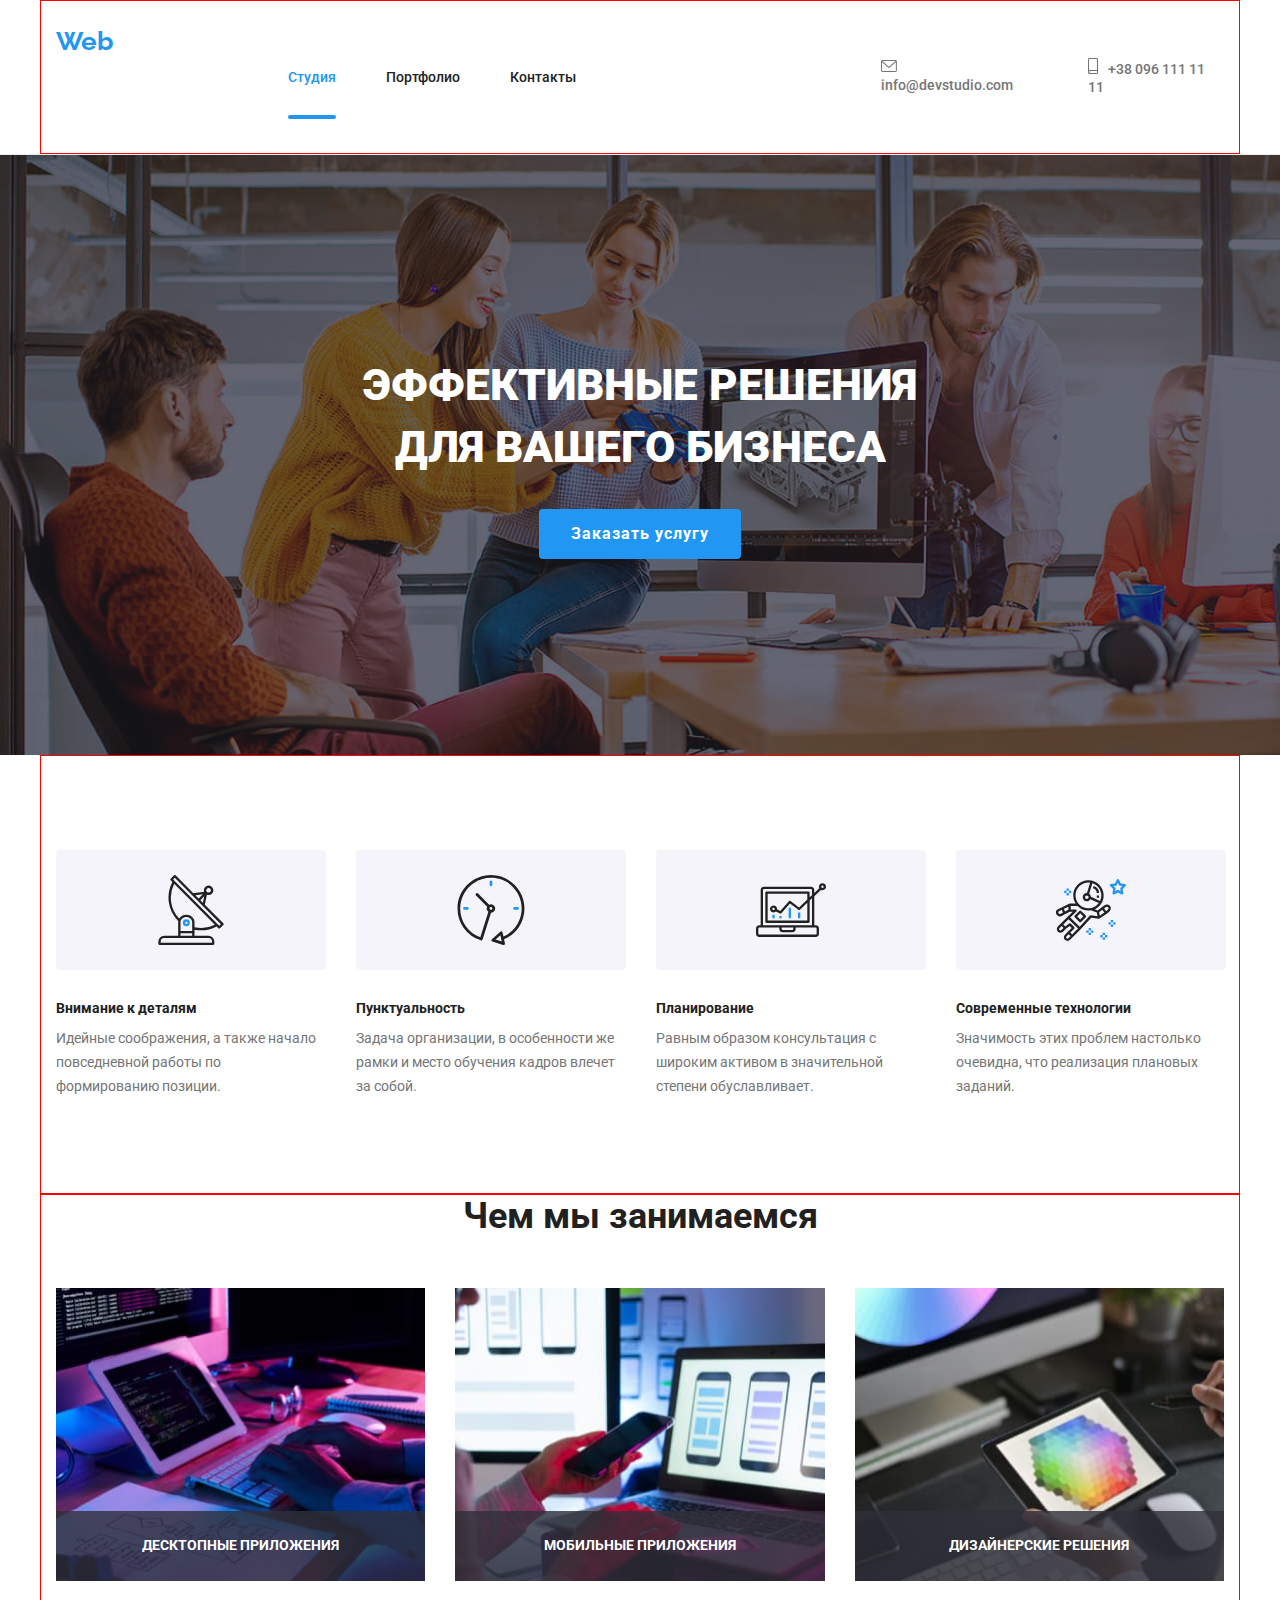
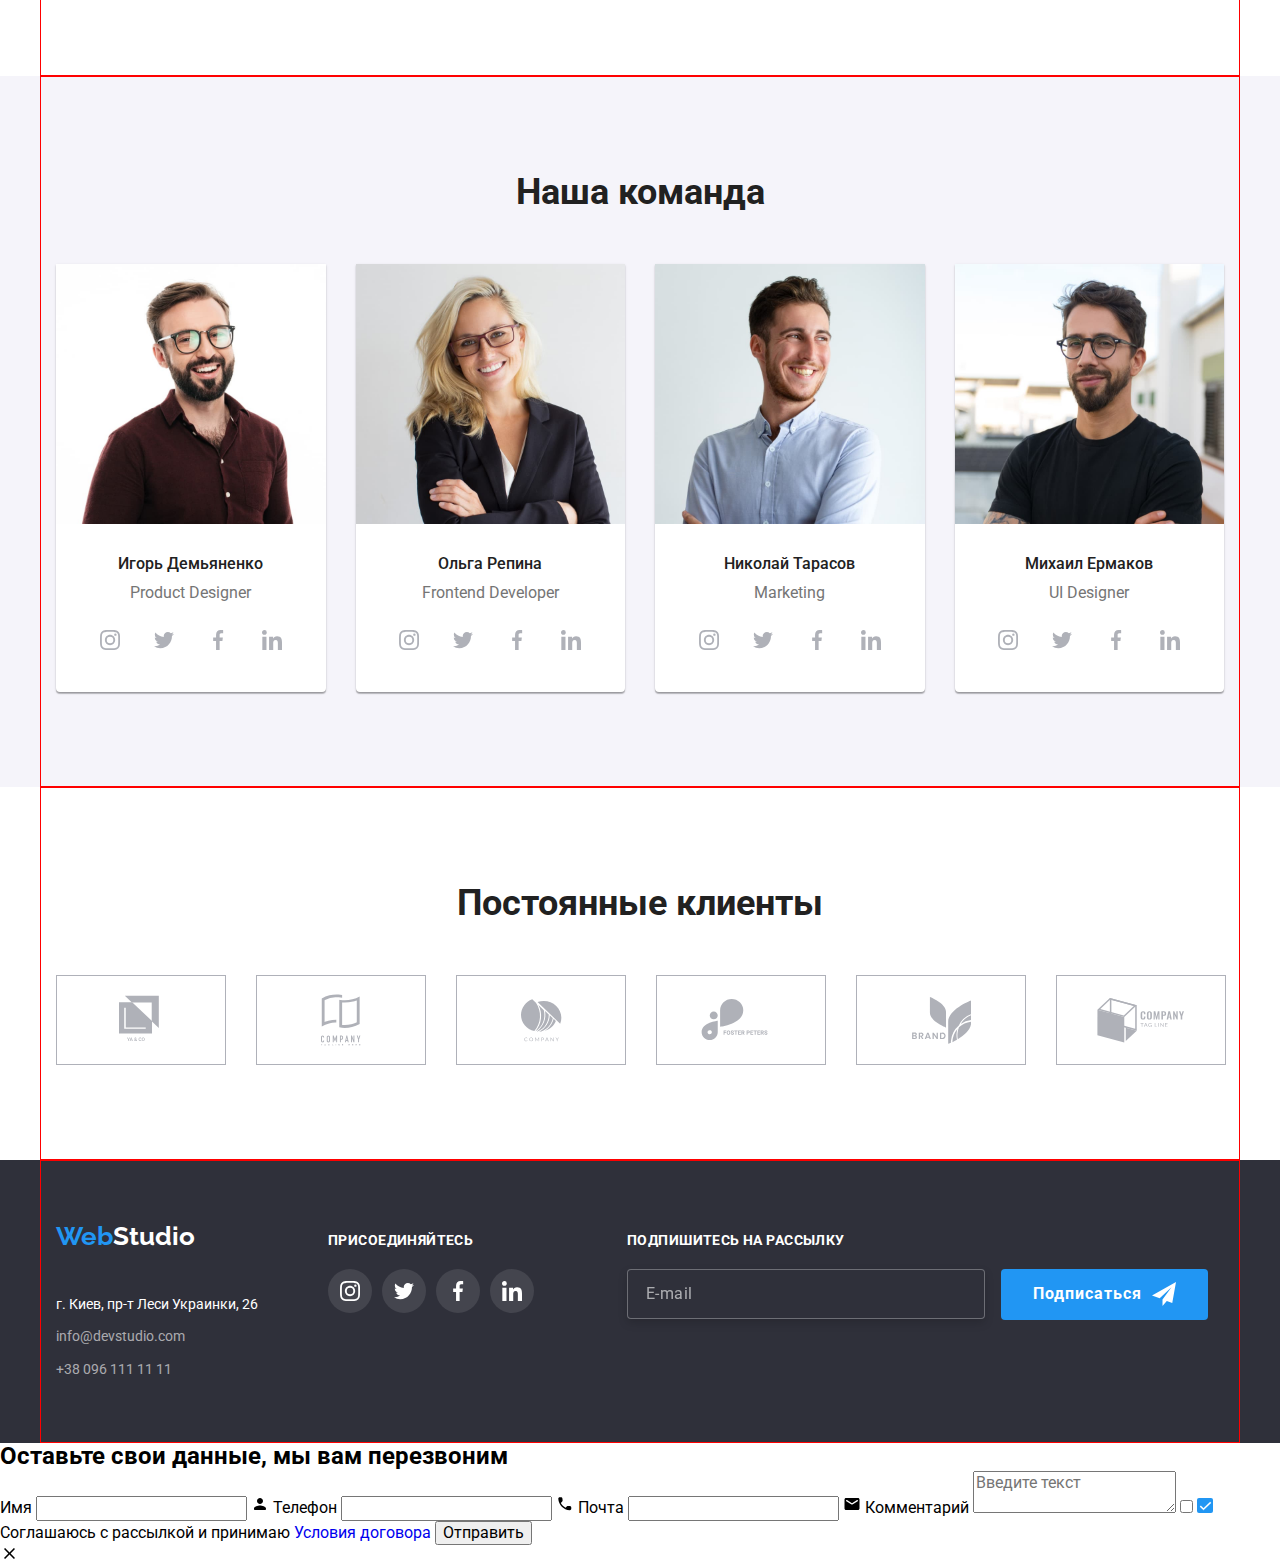
==== commit e6f41f69: "_footer" ====
--- a/index.html
+++ b/index.html
@@ -17,7 +17,7 @@
 <header class="header">
     <div class="container">
     <nav class="header-nav">
-        <a href="./index.html" class="header-nav__logo"><span class="header-nav__logo--color">Web</span>Studio</a>
+        <a href="./index.html" class="logo">Web<span class="logo logo--color">Studio</span></a>
         <ul class="nav-list">
             <li class="nav-list__item"><a href="./index.html" class="nav-list__link nav-list__link--current">Студия</a></li>
             <li class="nav-list__item"><a href="./portfolio.html" class="nav-list__link">Портфолио</a></li>
@@ -54,8 +54,8 @@
             <svg width="70px" height="70px">
                 <use href="./images/symbol-defs.svg#icon-antenna"></use>
             </svg> </div>
-            <h3 class="features__title">Внимание к деталям</h3>
-            <p class="features__text">Идейные соображения, а также начало повседневной работы по формированию позиции.</p>
+            <h3 class="features-list__title">Внимание к деталям</h3>
+            <p class="features-list__text">Идейные соображения, а также начало повседневной работы по формированию позиции.</p>
         </li>
         <li class="features-list__item">
             <div class="features-wrapper">
@@ -64,8 +64,8 @@
                 </svg>
 
             </div>
-            <h3 class="features__title">Пунктуальность</h3>
-            <p class="features__text">Задача организации, в особенности же рамки и место обучения кадров влечет за собой.</p>
+            <h3 class="features-list__title">Пунктуальность</h3>
+            <p class="features-list__text">Задача организации, в особенности же рамки и место обучения кадров влечет за собой.</p>
         </li>
         <li class="features-list__item"> 
             <div class="features-wrapper">
@@ -74,8 +74,8 @@
                 </svg>
 
             </div>
-            <h3 class="features__title">Планирование</h3>
-            <p class="features__text">Равным образом консультация с широким активом в значительной степени обуславливает.</p>
+            <h3 class="features-list__title">Планирование</h3>
+            <p class="features-list__text">Равным образом консультация с широким активом в значительной степени обуславливает.</p>
         </li>
         <li class="features-list__item"> 
             <div class="features-wrapper">
@@ -84,8 +84,8 @@
                 </svg>
 
             </div>
-            <h3 class="features__title">Современные технологии</h3>
-            <p class="features__text">Значимость этих проблем настолько очевидна, что реализация плановых заданий.</p>
+            <h3 class="features-list__title">Современные технологии</h3>
+            <p class="features-list__text">Значимость этих проблем настолько очевидна, что реализация плановых заданий.</p>
         </li>
     </ul>
     </div>
@@ -316,41 +316,41 @@
     <div class="container">
         <div class="footer-cnt">
         <div class="footer-wrapper">
-    <a href="./index.html" class="footer-logo"><span class="web">Web</span>Studio</a>
+            <a href="./index.html" class="logo">Web<span class="logo logo--color">Studio</span></a>
     <address>
-        <ul class="footer__list">
-        <li class="footer__adress">г. Киев, пр-т Леси Украинки, 26</li>
-        <li><a class="footer__link" href="mailto:info@devstudio.com">info@devstudio.com</a></li>
-        <li><a class="footer__link" href="tel:+380961111111">+38 096 111 11 11</a></li>
+        <ul class="footer-adress">
+        <li class="footer-adress__item">г. Киев, пр-т Леси Украинки, 26</li>
+        <li class="footer-adress__item"><a class="footer-adress__link" href="mailto:info@devstudio.com">info@devstudio.com</a></li>
+        <li class="footer-adress__item"><a class="footer-adress__link" href="tel:+380961111111">+38 096 111 11 11</a></li>
        </ul>
     </address>
     </div>
-    <div class="footer-links">
-        <h2 class="footer-links__title">Присоединяйтесь</h2>
+    <div class="footer-follow">
+        <h2 class="footer-follow__title">Присоединяйтесь</h2>
         <ul class="footer-socials">
             <li class="footer-socials__item">
-                <a href="#">
+                <a class="footer-socials__link" href="#">
                 <svg class="footer-socials__icon" width="20px" height="20px">
                     <use href="./images/symbol-defs.svg#icon-instagram"></use>
                 </svg>
                 </a>
             </li>
             <li class="footer-socials__item">
-                <a href="#">
+                <a class="footer-socials__link" href="#">
                 <svg class="footer-socials__icon" width="20px" height="20px">
                     <use href="./images/symbol-defs.svg#icon-twitter"></use>
                 </svg>
                 </a>
             </li>
             <li class="footer-socials__item">
-                <a href="#">
+                <a class="footer-socials__link" href="#">
                 <svg class="footer-socials__icon" width="20px" height="20px">
                     <use href="./images/symbol-defs.svg#icon-facebook"></use>
                 </svg>
                 </a>
             </li>
             <li class="footer-socials__item">
-                <a href="#">
+                <a class="footer-socials__link" href="#">
                 <svg class="footer-socials__icon" width="20px" height="20px">
                     <use href="./images/symbol-defs.svg#icon-linkedin"></use>
                 </svg>
@@ -359,20 +359,20 @@
         </ul>
     </div>
     <div class="subscribe">
-<h2 class="subscribe__title">Подпишитесь на рассылку</h2>
-
-<form>
-<label class="subscribe__label">
-    <input class="subscribe__email"  type="email" name="email" placeholder="E-mail" >
+<h2 class="subscribe__title footer-follow__title">Подпишитесь на рассылку</h2>
+
+<form class="footerForm">
+<label class="footerForm__label">
+    <input class="footerForm__email"  type="email" name="email" placeholder="E-mail" >
     
 </label>
-
+<button class="footerForm__button" type="button">Подписаться
+    <svg class="footerForm__icon" width="24px" height="24px">
+        <use href="./images/symbol-defs.svg#icon-send"></use>
+    </svg>
+ </button>
+ 
 </form>
-<button class="subscribe__button" type="button">Подписаться
-   <svg class="subscribe__icon" width="24px" height="24px">
-       <use href="./images/symbol-defs.svg#icon-send"></use>
-   </svg>
-</button>
 
     </div>
     
--- a/css/main.min.css
+++ b/css/main.min.css
@@ -1,2 +1,2 @@
-.container{width:1200px;padding-left:15px;padding-right:15px;margin-left:auto;margin-right:auto;border:1px solid red}.visually-hidden{position:absolute;width:1px;height:1px;margin:-1px;border:0;padding:0;white-space:nowrap;-webkit-clip-path:inset(100%);clip-path:inset(100%);clip:rect(0 0 0 0);overflow:hidden}ul{list-style:none;margin:0;padding:0}p{margin:0;padding:0}h1,h2,h3,h4,h5,h6{margin:0;padding:0}img{display:block;max-width:100%;height:auto}a{text-decoration:none}body{background-color:#fff;font-family:Roboto, sans-serif;font-style:normal;font-weight:400;overflow-x:auto}form{font-family:inherit}.header{border-bottom:1px solid #ececec}.header-nav,.nav-list,.nav-contacts{display:-webkit-box;display:-ms-flexbox;display:flex}.header-nav{-webkit-box-pack:justify;-ms-flex-pack:justify;justify-content:space-between;-webkit-box-align:center;-ms-flex-align:center;align-items:center;padding-top:25px;padding-bottom:25px}.header-nav__logo{font-family:Raleway, sans-serif;font-weight:700;font-size:26px;line-height:1.2;color:#000}.header-nav__logo--color{color:#2196f3}.nav-list{margin-right:305px;margin-left:93px}.nav-list__item:not(:last-child){margin-right:50px}.nav-list__link{position:relative;padding-top:32px;padding-bottom:32px;font-weight:500;font-size:14px;line-height:1.2;color:#212121;-webkit-transition:color 250ms cubic-bezier(0.4, 0, 0.2, 1);transition:color 250ms cubic-bezier(0.4, 0, 0.2, 1)}.nav-list__link:hover,.nav-list__link:focus{color:#2196f3}.nav-list__link--current{color:#2196f3}.nav-list__link--current::after{position:absolute;content:"";-webkit-transform:translateY(29px);transform:translateY(29px);display:block;width:100%;height:4px;border-radius:2px;background-color:#2196f3}.nav-contacts__item:not(:last-child){margin-right:50px}.nav-contacts__link{padding-top:32px;padding-bottom:32px;font-weight:500;font-size:14px;line-height:1.2;color:#757575;-webkit-transition:color 250ms cubic-bezier(0.4, 0, 0.2, 1);transition:color 250ms cubic-bezier(0.4, 0, 0.2, 1)}.nav-contacts__link:hover,.nav-contacts__link:focus{color:#2196f3}.nav-contacts__icon{margin-right:10px;fill:currentColor}.hero{text-align:center;height:600px;max-width:1600px;background:#c4c4c4;background-image:-webkit-gradient(linear, left top, left bottom, from(rgba(47,48,58,0.4)), to(rgba(47,48,58,0.4))),url(/images/bg.jpg);background-image:linear-gradient(rgba(47,48,58,0.4), rgba(47,48,58,0.4)),url(/images/bg.jpg)}.hero-wrapper{padding-top:200px;padding-bottom:200px}.hero__title{margin-bottom:30px;font-weight:900;font-size:44px;line-height:1.4;text-transform:uppercase;color:#fff}.hero__button{display:inline-block;padding:10px 32px;min-width:200px;border-radius:4px;font-family:inherit;font-weight:700;font-size:16px;line-height:1.9;letter-spacing:0.06em;text-align:center;border:none;background-color:#2196f3;color:#fff;cursor:pointer}.features-wrapper{display:-webkit-box;display:-ms-flexbox;display:flex;-webkit-box-pack:center;-ms-flex-pack:center;justify-content:center;-webkit-box-align:center;-ms-flex-align:center;align-items:center;margin-top:94px;margin-bottom:30px;width:270px;height:120px;background:#f5f4fa;border-radius:4px;-webkit-transition:-webkit-filter 250ms cubic-bezier(0.4, 0, 0.2, 1);transition:-webkit-filter 250ms cubic-bezier(0.4, 0, 0.2, 1);transition:filter 250ms cubic-bezier(0.4, 0, 0.2, 1);transition:filter 250ms cubic-bezier(0.4, 0, 0.2, 1), -webkit-filter 250ms cubic-bezier(0.4, 0, 0.2, 1)}.features-wrapper:hover{-webkit-filter:drop-shadow(0px 4px 4px rgba(0,0,0,0.25));filter:drop-shadow(0px 4px 4px rgba(0,0,0,0.25))}.features-list{display:-webkit-box;display:-ms-flexbox;display:flex}.features-list__item{padding-bottom:94px}.features-list__item:not(:last-child){margin-right:30px}.features__title{margin-bottom:10px;font-weight:700;font-size:14px;line-height:1.2;color:#212121}.features__text{font-size:14px;line-height:1.7;color:#757575}.work__title{margin-bottom:50px;font-weight:700;font-size:36px;line-height:1.2;text-align:center;color:#212121}.work-list{display:-webkit-box;display:-ms-flexbox;display:flex}.work-list__item{position:relative;padding-bottom:94px}.work-list__item:not(:last-child){margin-right:30px}.work-list__text{position:absolute;-webkit-transform:translateY(-100%);transform:translateY(-100%);display:-webkit-box;display:-ms-flexbox;display:flex;-webkit-box-align:center;-ms-flex-align:center;align-items:center;-webkit-box-pack:center;-ms-flex-pack:center;justify-content:center;height:70px;width:100%;font-weight:700;font-size:14px;line-height:1.14;text-transform:uppercase;color:#fff;background-color:rgba(47,48,58,0.8)}.team{background-color:#f5f4fa}.team__title{padding-top:94px;margin-bottom:50px;font-weight:700;font-size:36px;line-height:1.2;text-align:center;color:#212121}.team-list{display:-webkit-box;display:-ms-flexbox;display:flex;text-align:center}.team-list__item{margin-bottom:94px;-webkit-box-shadow:0px 1px 3px rgba(0,0,0,0.12),0px 1px 1px rgba(0,0,0,0.14),0px 2px 1px rgba(0,0,0,0.2);box-shadow:0px 1px 3px rgba(0,0,0,0.12),0px 1px 1px rgba(0,0,0,0.14),0px 2px 1px rgba(0,0,0,0.2);border-radius:0px 0px 4px 4px;background-color:#fff}.team-list__item:not(:last-child){margin-right:30px}.team-list__name{margin-top:30px;margin-bottom:10px;font-weight:500;font-size:16px;line-height:1.2;color:#212121}.team-list__text{margin-bottom:16px;font-size:16px;line-height:1.2;color:#757575}.team-socials{display:-webkit-inline-box;display:-ms-inline-flexbox;display:inline-flex;margin-right:auto;margin-left:auto}.team-socials__item{display:-webkit-box;display:-ms-flexbox;display:flex;width:44px;height:44px;-webkit-box-align:center;-ms-flex-align:center;align-items:center;-webkit-box-pack:center;-ms-flex-pack:center;justify-content:center;margin-bottom:30px}.team-socials__item:not(:last-child){margin-right:10px}.team-socials__link{display:-webkit-box;display:-ms-flexbox;display:flex;width:44px;height:44px;-webkit-box-align:center;-ms-flex-align:center;align-items:center;-webkit-box-pack:center;-ms-flex-pack:center;justify-content:center;border-radius:50%;fill:#afb1b8;-webkit-transition:background-color 250ms cubic-bezier(0.4, 0, 0.2, 1);transition:background-color 250ms cubic-bezier(0.4, 0, 0.2, 1)}.team-socials__link:hover,.team-socials__link:focus{background-color:#2196f3;color:#fff;outline:none}.team-socials__link:hover:hover .team-socials__icon,.team-socials__link:hover:focus .team-socials__icon,.team-socials__link:focus:hover .team-socials__icon,.team-socials__link:focus:focus .team-socials__icon{fill:currentColor}.partners__title{padding-top:94px;margin-bottom:50px;font-weight:700;font-size:36px;line-height:1.2;text-align:center;color:#212121}.partners-site{display:-webkit-inline-box;display:-ms-inline-flexbox;display:inline-flex;padding-bottom:94px}.partners-site__item:not(:last-child){margin-right:30px}.partners-site__link{display:-webkit-box;display:-ms-flexbox;display:flex;width:170px;height:90px;border:1px solid #afb1b9;-webkit-box-pack:center;-ms-flex-pack:center;justify-content:center;-webkit-box-align:center;-ms-flex-align:center;align-items:center;fill:#afb1b8;-webkit-transition:fill 250ms cubic-bezier(0.4, 0, 0.2, 1),border 250ms cubic-bezier(0.4, 0, 0.2, 1),border-radius 250ms cubic-bezier(0.4, 0, 0.2, 1);transition:fill 250ms cubic-bezier(0.4, 0, 0.2, 1),border 250ms cubic-bezier(0.4, 0, 0.2, 1),border-radius 250ms cubic-bezier(0.4, 0, 0.2, 1)}.partners-site__link:hover,.partners-site__link:focus{border:1px solid #2196f3;border-radius:4px;outline:none;fill:#2196f3}
+.container{width:1200px;padding-left:15px;padding-right:15px;margin-left:auto;margin-right:auto;border:1px solid red}.visually-hidden{position:absolute;width:1px;height:1px;margin:-1px;border:0;padding:0;white-space:nowrap;-webkit-clip-path:inset(100%);clip-path:inset(100%);clip:rect(0 0 0 0);overflow:hidden}ul{list-style:none;margin:0;padding:0}p{margin:0;padding:0}h1,h2,h3,h4,h5,h6{margin:0;padding:0}img{display:block;max-width:100%;height:auto}a{text-decoration:none}body{background-color:#fff;font-family:Roboto, sans-serif;font-style:normal;font-weight:400;overflow-x:auto}form{font-family:inherit}.header{border-bottom:1px solid #ececec}.header-nav,.nav-list,.nav-contacts{display:-webkit-box;display:-ms-flexbox;display:flex}.header-nav{-webkit-box-pack:justify;-ms-flex-pack:justify;justify-content:space-between;-webkit-box-align:center;-ms-flex-align:center;align-items:center;padding-top:25px;padding-bottom:25px}.logo{font-family:Raleway, sans-serif;font-weight:700;font-size:26px;line-height:1.2;color:#2196f3}.logo--color{color:#000}.nav-list{margin-right:305px;margin-left:93px}.nav-list__item:not(:last-child){margin-right:50px}.nav-list__link{position:relative;padding-top:32px;padding-bottom:32px;font-weight:500;font-size:14px;line-height:1.2;color:#212121;-webkit-transition:color 250ms cubic-bezier(0.4, 0, 0.2, 1);transition:color 250ms cubic-bezier(0.4, 0, 0.2, 1)}.nav-list__link:hover,.nav-list__link:focus{color:#2196f3}.nav-list__link--current{color:#2196f3}.nav-list__link--current::after{position:absolute;content:"";-webkit-transform:translateY(29px);transform:translateY(29px);display:block;width:100%;height:4px;border-radius:2px;background-color:#2196f3}.nav-contacts__item:not(:last-child){margin-right:50px}.nav-contacts__link{padding-top:32px;padding-bottom:32px;font-weight:500;font-size:14px;line-height:1.2;color:#757575;-webkit-transition:color 250ms cubic-bezier(0.4, 0, 0.2, 1);transition:color 250ms cubic-bezier(0.4, 0, 0.2, 1)}.nav-contacts__link:hover,.nav-contacts__link:focus{color:#2196f3}.nav-contacts__icon{margin-right:10px;fill:currentColor}.hero{text-align:center;height:600px;max-width:1600px;background:#c4c4c4;background-image:-webkit-gradient(linear, left top, left bottom, from(rgba(47,48,58,0.4)), to(rgba(47,48,58,0.4))),url(/images/bg.jpg);background-image:linear-gradient(rgba(47,48,58,0.4), rgba(47,48,58,0.4)),url(/images/bg.jpg)}.hero-wrapper{padding-top:200px;padding-bottom:200px}.hero__title{margin-bottom:30px;font-weight:900;font-size:44px;line-height:1.4;text-transform:uppercase;color:#fff}.hero__button{display:inline-block;padding:10px 32px;min-width:200px;border-radius:4px;font-family:inherit;font-weight:700;font-size:16px;line-height:1.9;letter-spacing:0.06em;text-align:center;border:none;background-color:#2196f3;color:#fff;cursor:pointer}.features-wrapper{display:-webkit-box;display:-ms-flexbox;display:flex;-webkit-box-pack:center;-ms-flex-pack:center;justify-content:center;-webkit-box-align:center;-ms-flex-align:center;align-items:center;margin-top:94px;margin-bottom:30px;width:270px;height:120px;background:#f5f4fa;border-radius:4px;-webkit-transition:-webkit-filter 250ms cubic-bezier(0.4, 0, 0.2, 1);transition:-webkit-filter 250ms cubic-bezier(0.4, 0, 0.2, 1);transition:filter 250ms cubic-bezier(0.4, 0, 0.2, 1);transition:filter 250ms cubic-bezier(0.4, 0, 0.2, 1), -webkit-filter 250ms cubic-bezier(0.4, 0, 0.2, 1)}.features-wrapper:hover{-webkit-filter:drop-shadow(0px 4px 4px rgba(0,0,0,0.25));filter:drop-shadow(0px 4px 4px rgba(0,0,0,0.25))}.features-list{display:-webkit-box;display:-ms-flexbox;display:flex}.features-list__item{padding-bottom:94px}.features-list__item:not(:last-child){margin-right:30px}.features-list__title{margin-bottom:10px;font-weight:700;font-size:14px;line-height:1.2;color:#212121}.features-list__text{font-size:14px;line-height:1.7;color:#757575}.work__title{margin-bottom:50px;font-weight:700;font-size:36px;line-height:1.2;text-align:center;color:#212121}.work-list{display:-webkit-box;display:-ms-flexbox;display:flex}.work-list__item{position:relative;padding-bottom:94px}.work-list__item:not(:last-child){margin-right:30px}.work-list__text{position:absolute;-webkit-transform:translateY(-100%);transform:translateY(-100%);display:-webkit-box;display:-ms-flexbox;display:flex;-webkit-box-align:center;-ms-flex-align:center;align-items:center;-webkit-box-pack:center;-ms-flex-pack:center;justify-content:center;height:70px;width:100%;font-weight:700;font-size:14px;line-height:1.14;text-transform:uppercase;color:#fff;background-color:rgba(47,48,58,0.8)}.team{background-color:#f5f4fa}.team__title{padding-top:94px;margin-bottom:50px;font-weight:700;font-size:36px;line-height:1.2;text-align:center;color:#212121}.team-list{display:-webkit-box;display:-ms-flexbox;display:flex;text-align:center}.team-list__item{margin-bottom:94px;-webkit-box-shadow:0px 1px 3px rgba(0,0,0,0.12),0px 1px 1px rgba(0,0,0,0.14),0px 2px 1px rgba(0,0,0,0.2);box-shadow:0px 1px 3px rgba(0,0,0,0.12),0px 1px 1px rgba(0,0,0,0.14),0px 2px 1px rgba(0,0,0,0.2);border-radius:0px 0px 4px 4px;background-color:#fff}.team-list__item:not(:last-child){margin-right:30px}.team-list__name{margin-top:30px;margin-bottom:10px;font-weight:500;font-size:16px;line-height:1.2;color:#212121}.team-list__text{margin-bottom:16px;font-size:16px;line-height:1.2;color:#757575}.team-socials{display:-webkit-inline-box;display:-ms-inline-flexbox;display:inline-flex;margin-right:auto;margin-left:auto}.team-socials__item{display:-webkit-box;display:-ms-flexbox;display:flex;width:44px;height:44px;-webkit-box-align:center;-ms-flex-align:center;align-items:center;-webkit-box-pack:center;-ms-flex-pack:center;justify-content:center;margin-bottom:30px}.team-socials__item:not(:last-child){margin-right:10px}.team-socials__link{display:-webkit-box;display:-ms-flexbox;display:flex;width:44px;height:44px;-webkit-box-align:center;-ms-flex-align:center;align-items:center;-webkit-box-pack:center;-ms-flex-pack:center;justify-content:center;border-radius:50%;fill:#afb1b8;-webkit-transition:background-color 250ms cubic-bezier(0.4, 0, 0.2, 1);transition:background-color 250ms cubic-bezier(0.4, 0, 0.2, 1)}.team-socials__link:hover,.team-socials__link:focus{background-color:#2196f3;color:#fff;outline:none}.team-socials__link:hover:hover .team-socials__icon,.team-socials__link:hover:focus .team-socials__icon,.team-socials__link:focus:hover .team-socials__icon,.team-socials__link:focus:focus .team-socials__icon{fill:currentColor}.partners__title{padding-top:94px;margin-bottom:50px;font-weight:700;font-size:36px;line-height:1.2;text-align:center;color:#212121}.partners-site{display:-webkit-inline-box;display:-ms-inline-flexbox;display:inline-flex;padding-bottom:94px}.partners-site__item:not(:last-child){margin-right:30px}.partners-site__link{display:-webkit-box;display:-ms-flexbox;display:flex;width:170px;height:90px;border:1px solid #afb1b9;-webkit-box-pack:center;-ms-flex-pack:center;justify-content:center;-webkit-box-align:center;-ms-flex-align:center;align-items:center;fill:#afb1b8;-webkit-transition:fill 250ms cubic-bezier(0.4, 0, 0.2, 1),border 250ms cubic-bezier(0.4, 0, 0.2, 1),border-radius 250ms cubic-bezier(0.4, 0, 0.2, 1);transition:fill 250ms cubic-bezier(0.4, 0, 0.2, 1),border 250ms cubic-bezier(0.4, 0, 0.2, 1),border-radius 250ms cubic-bezier(0.4, 0, 0.2, 1)}.partners-site__link:hover,.partners-site__link:focus{border:1px solid #2196f3;border-radius:4px;outline:none;fill:#2196f3}.footer{background-color:#2f303a}.footer-cnt{display:-webkit-inline-box;display:-ms-inline-flexbox;display:inline-flex;-webkit-box-align:baseline;-ms-flex-align:baseline;align-items:baseline}.footer-wrapper{padding-top:60px;padding-bottom:60px}.logo{display:inline-block;margin-bottom:20px}.logo--color{color:#fff}.footer-adress__item{font-style:normal;font-size:14px;line-height:1.7;color:#fff}.footer-adress__item:not(:last-child){margin-bottom:9px}.footer-adress__link{font-style:normal;font-size:14px;line-height:1.7;color:rgba(255,255,255,0.6);-webkit-transition:color 250ms cubic-bezier(0.4, 0, 0.2, 1);transition:color 250ms cubic-bezier(0.4, 0, 0.2, 1)}.footer-adress__link:hover,.footer-adress__link:focus{color:#2196f3}.footer-follow{margin-left:70px}.footer-follow__title{font-weight:700;font-size:14px;line-height:1.14;letter-spacing:0.03em;text-transform:uppercase;color:#fff}.footer-socials{margin-top:20px;display:-webkit-inline-box;display:-ms-inline-flexbox;display:inline-flex}.footer-socials__item:not(:last-child){margin-right:10px}.footer-socials__icon{fill:#fff}.footer-socials__link{display:-webkit-inline-box;display:-ms-inline-flexbox;display:inline-flex;width:44px;height:44px;-webkit-box-align:center;-ms-flex-align:center;align-items:center;-webkit-box-pack:center;-ms-flex-pack:center;justify-content:center;background-color:rgba(255,255,255,0.1);border-radius:50%;-webkit-transition:background-color 250ms cubic-bezier(0.4, 0, 0.2, 1);transition:background-color 250ms cubic-bezier(0.4, 0, 0.2, 1)}.footer-socials__link:hover,.footer-socials__link:focus{background-color:#2196f3;border-radius:50%;outline:none}.subscribe{margin-left:93px}.footerForm__email{margin-right:12px;margin-top:20px;min-width:358px;min-height:50px;border:1px solid rgba(255,255,255,0.3);-webkit-filter:drop-shadow(0px 4px 4px rgba(0,0,0,0.15));filter:drop-shadow(0px 4px 4px rgba(0,0,0,0.15));border-radius:4px;background-color:#2f303a;color:#fff}.footerForm__email::-webkit-input-placeholder{padding-left:16px;font-size:16px;line-height:1.25;letter-spacing:0.03em;color:rgba(255,255,255,0.6)}.footerForm__email:-ms-input-placeholder{padding-left:16px;font-size:16px;line-height:1.25;letter-spacing:0.03em;color:rgba(255,255,255,0.6)}.footerForm__email::-ms-input-placeholder{padding-left:16px;font-size:16px;line-height:1.25;letter-spacing:0.03em;color:rgba(255,255,255,0.6)}.footerForm__email::placeholder{padding-left:16px;font-size:16px;line-height:1.25;letter-spacing:0.03em;color:rgba(255,255,255,0.6)}.footerForm__button{display:-webkit-inline-box;display:-ms-inline-flexbox;display:inline-flex;-webkit-box-align:center;-ms-flex-align:center;align-items:center;padding:10px 32px;min-width:200px;border-radius:4px;font-weight:700;font-size:16px;line-height:1.9;letter-spacing:0.06em;text-align:center;border:none;background-color:#2196f3;color:#fff;cursor:pointer}.footerForm__icon{margin-left:10px}
 /*# sourceMappingURL=main.min.css.map */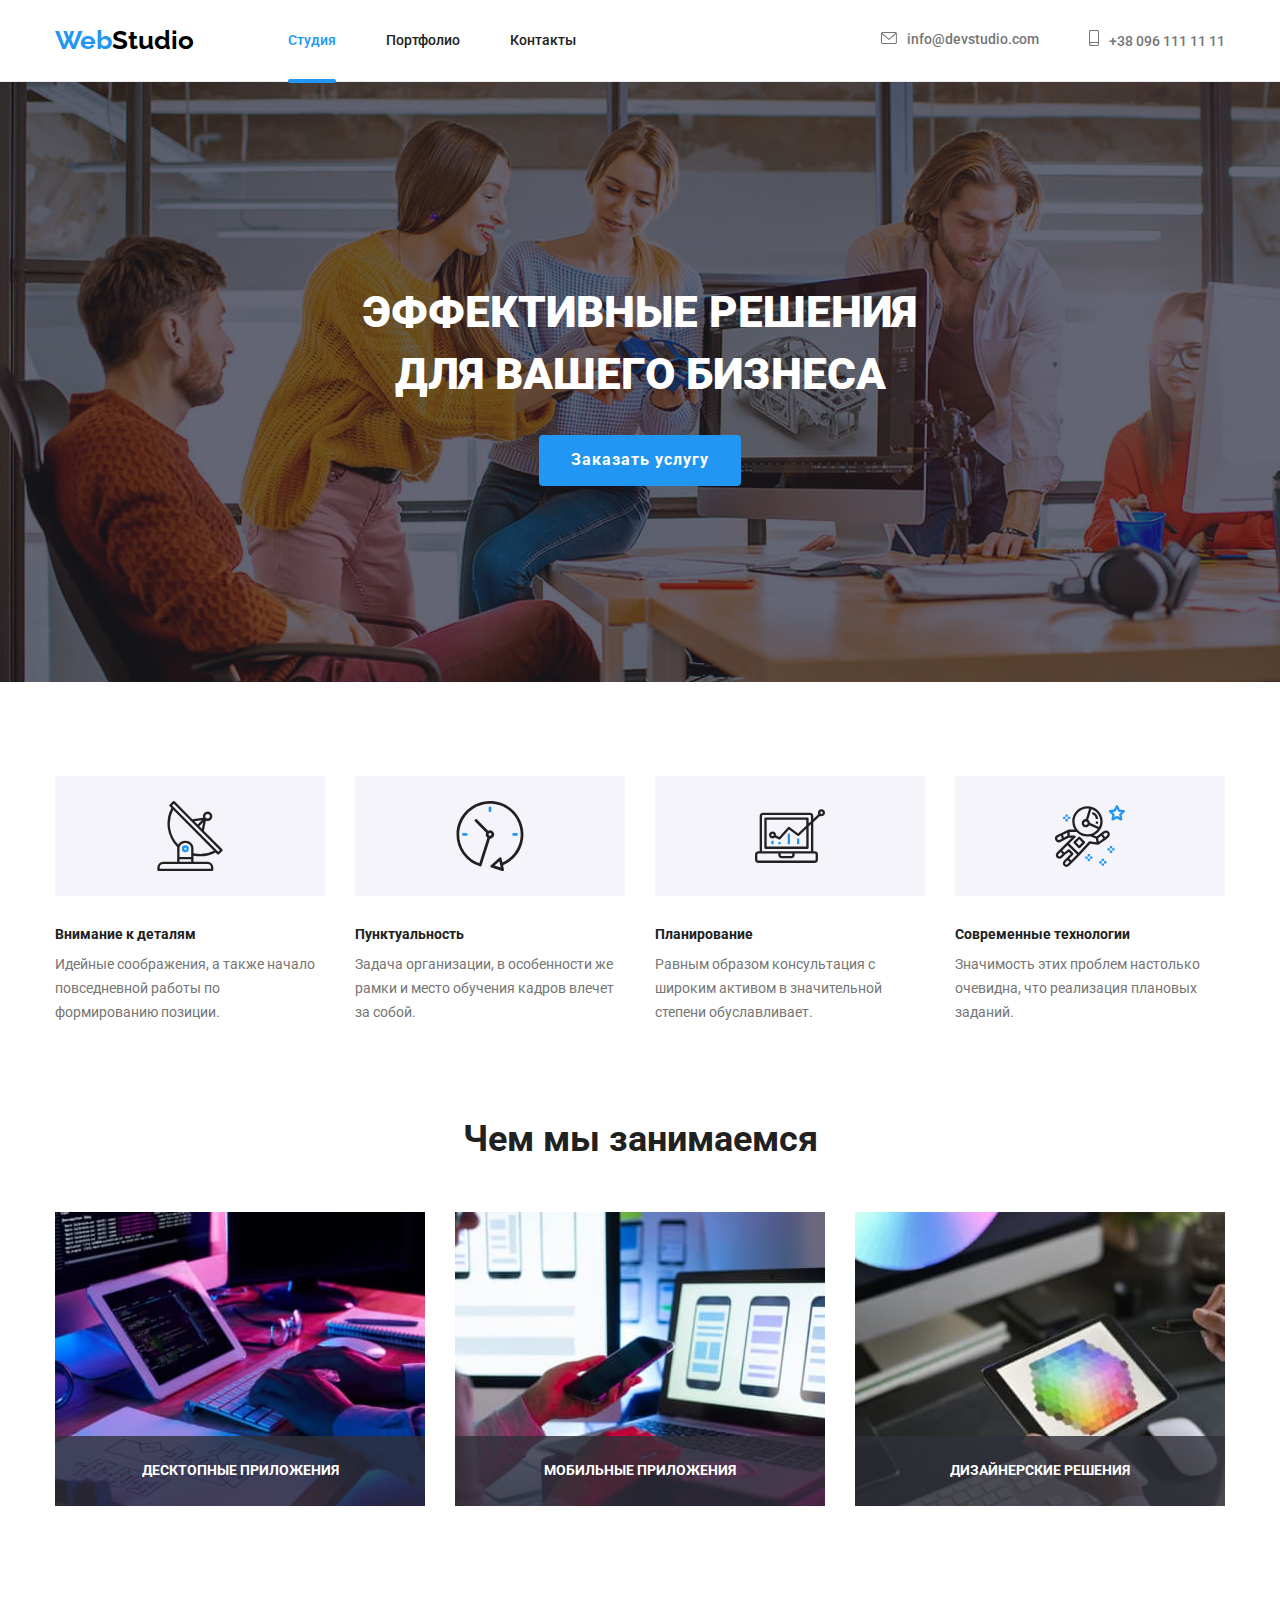
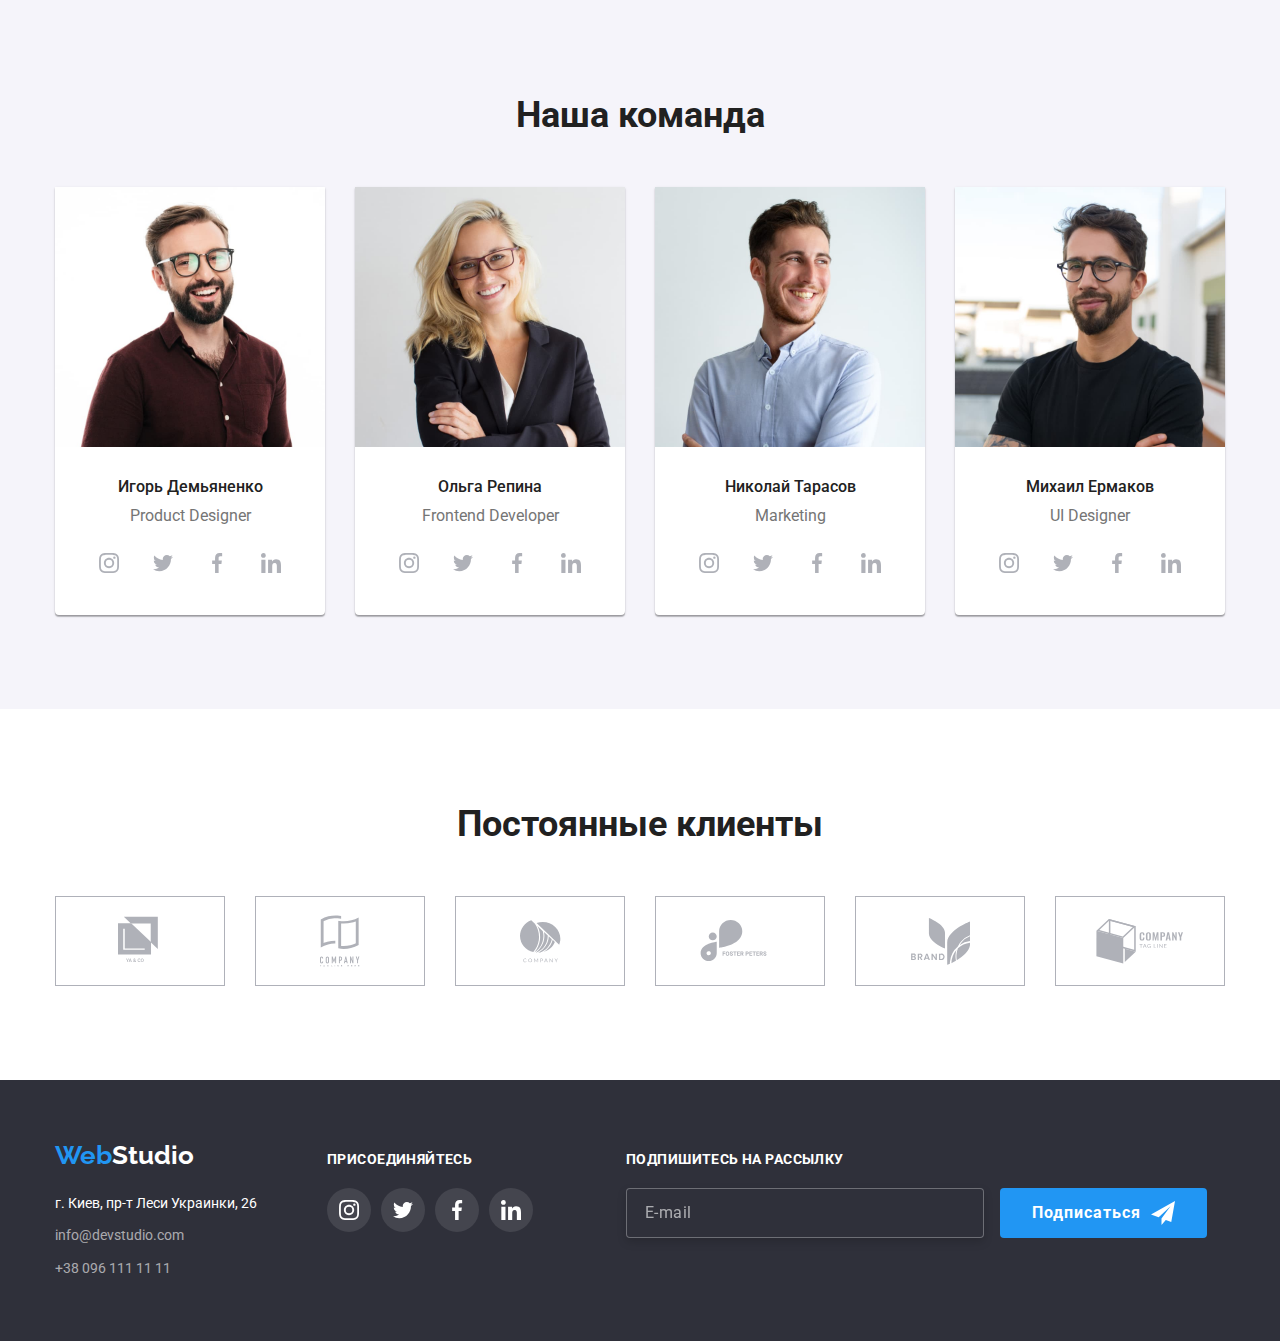
==== commit 8e1cc9b4: "correcrions" ====
--- a/index.html
+++ b/index.html
@@ -17,7 +17,7 @@
 <header class="header">
     <div class="container">
     <nav class="header-nav">
-        <a href="./index.html" class="logo">Web<span class="logo logo--color">Studio</span></a>
+        <a href="./index.html" class="logo">Web<span class="logo header__logo">Studio</span></a>
         <ul class="nav-list">
             <li class="nav-list__item"><a href="./index.html" class="nav-list__link nav-list__link--current">Студия</a></li>
             <li class="nav-list__item"><a href="./portfolio.html" class="nav-list__link">Портфолио</a></li>
@@ -316,7 +316,7 @@
     <div class="container">
         <div class="footer-cnt">
         <div class="footer-wrapper">
-            <a href="./index.html" class="logo">Web<span class="logo logo--color">Studio</span></a>
+            <a href="./index.html" class="logo">Web<span class="logo footer__logo">Studio</span></a>
     <address>
         <ul class="footer-adress">
         <li class="footer-adress__item">г. Киев, пр-т Леси Украинки, 26</li>
--- a/css/main.min.css
+++ b/css/main.min.css
@@ -1,2 +1,2 @@
-.container{width:1200px;padding-left:15px;padding-right:15px;margin-left:auto;margin-right:auto;border:1px solid red}.visually-hidden{position:absolute;width:1px;height:1px;margin:-1px;border:0;padding:0;white-space:nowrap;-webkit-clip-path:inset(100%);clip-path:inset(100%);clip:rect(0 0 0 0);overflow:hidden}ul{list-style:none;margin:0;padding:0}p{margin:0;padding:0}h1,h2,h3,h4,h5,h6{margin:0;padding:0}img{display:block;max-width:100%;height:auto}a{text-decoration:none}body{background-color:#fff;font-family:Roboto, sans-serif;font-style:normal;font-weight:400;overflow-x:auto}form{font-family:inherit}.header{border-bottom:1px solid #ececec}.header-nav,.nav-list,.nav-contacts{display:-webkit-box;display:-ms-flexbox;display:flex}.header-nav{-webkit-box-pack:justify;-ms-flex-pack:justify;justify-content:space-between;-webkit-box-align:center;-ms-flex-align:center;align-items:center;padding-top:25px;padding-bottom:25px}.logo{font-family:Raleway, sans-serif;font-weight:700;font-size:26px;line-height:1.2;color:#2196f3}.logo--color{color:#000}.nav-list{margin-right:305px;margin-left:93px}.nav-list__item:not(:last-child){margin-right:50px}.nav-list__link{position:relative;padding-top:32px;padding-bottom:32px;font-weight:500;font-size:14px;line-height:1.2;color:#212121;-webkit-transition:color 250ms cubic-bezier(0.4, 0, 0.2, 1);transition:color 250ms cubic-bezier(0.4, 0, 0.2, 1)}.nav-list__link:hover,.nav-list__link:focus{color:#2196f3}.nav-list__link--current{color:#2196f3}.nav-list__link--current::after{position:absolute;content:"";-webkit-transform:translateY(29px);transform:translateY(29px);display:block;width:100%;height:4px;border-radius:2px;background-color:#2196f3}.nav-contacts__item:not(:last-child){margin-right:50px}.nav-contacts__link{padding-top:32px;padding-bottom:32px;font-weight:500;font-size:14px;line-height:1.2;color:#757575;-webkit-transition:color 250ms cubic-bezier(0.4, 0, 0.2, 1);transition:color 250ms cubic-bezier(0.4, 0, 0.2, 1)}.nav-contacts__link:hover,.nav-contacts__link:focus{color:#2196f3}.nav-contacts__icon{margin-right:10px;fill:currentColor}.hero{text-align:center;height:600px;max-width:1600px;background:#c4c4c4;background-image:-webkit-gradient(linear, left top, left bottom, from(rgba(47,48,58,0.4)), to(rgba(47,48,58,0.4))),url(/images/bg.jpg);background-image:linear-gradient(rgba(47,48,58,0.4), rgba(47,48,58,0.4)),url(/images/bg.jpg)}.hero-wrapper{padding-top:200px;padding-bottom:200px}.hero__title{margin-bottom:30px;font-weight:900;font-size:44px;line-height:1.4;text-transform:uppercase;color:#fff}.hero__button{display:inline-block;padding:10px 32px;min-width:200px;border-radius:4px;font-family:inherit;font-weight:700;font-size:16px;line-height:1.9;letter-spacing:0.06em;text-align:center;border:none;background-color:#2196f3;color:#fff;cursor:pointer}.features-wrapper{display:-webkit-box;display:-ms-flexbox;display:flex;-webkit-box-pack:center;-ms-flex-pack:center;justify-content:center;-webkit-box-align:center;-ms-flex-align:center;align-items:center;margin-top:94px;margin-bottom:30px;width:270px;height:120px;background:#f5f4fa;border-radius:4px;-webkit-transition:-webkit-filter 250ms cubic-bezier(0.4, 0, 0.2, 1);transition:-webkit-filter 250ms cubic-bezier(0.4, 0, 0.2, 1);transition:filter 250ms cubic-bezier(0.4, 0, 0.2, 1);transition:filter 250ms cubic-bezier(0.4, 0, 0.2, 1), -webkit-filter 250ms cubic-bezier(0.4, 0, 0.2, 1)}.features-wrapper:hover{-webkit-filter:drop-shadow(0px 4px 4px rgba(0,0,0,0.25));filter:drop-shadow(0px 4px 4px rgba(0,0,0,0.25))}.features-list{display:-webkit-box;display:-ms-flexbox;display:flex}.features-list__item{padding-bottom:94px}.features-list__item:not(:last-child){margin-right:30px}.features-list__title{margin-bottom:10px;font-weight:700;font-size:14px;line-height:1.2;color:#212121}.features-list__text{font-size:14px;line-height:1.7;color:#757575}.work__title{margin-bottom:50px;font-weight:700;font-size:36px;line-height:1.2;text-align:center;color:#212121}.work-list{display:-webkit-box;display:-ms-flexbox;display:flex}.work-list__item{position:relative;padding-bottom:94px}.work-list__item:not(:last-child){margin-right:30px}.work-list__text{position:absolute;-webkit-transform:translateY(-100%);transform:translateY(-100%);display:-webkit-box;display:-ms-flexbox;display:flex;-webkit-box-align:center;-ms-flex-align:center;align-items:center;-webkit-box-pack:center;-ms-flex-pack:center;justify-content:center;height:70px;width:100%;font-weight:700;font-size:14px;line-height:1.14;text-transform:uppercase;color:#fff;background-color:rgba(47,48,58,0.8)}.team{background-color:#f5f4fa}.team__title{padding-top:94px;margin-bottom:50px;font-weight:700;font-size:36px;line-height:1.2;text-align:center;color:#212121}.team-list{display:-webkit-box;display:-ms-flexbox;display:flex;text-align:center}.team-list__item{margin-bottom:94px;-webkit-box-shadow:0px 1px 3px rgba(0,0,0,0.12),0px 1px 1px rgba(0,0,0,0.14),0px 2px 1px rgba(0,0,0,0.2);box-shadow:0px 1px 3px rgba(0,0,0,0.12),0px 1px 1px rgba(0,0,0,0.14),0px 2px 1px rgba(0,0,0,0.2);border-radius:0px 0px 4px 4px;background-color:#fff}.team-list__item:not(:last-child){margin-right:30px}.team-list__name{margin-top:30px;margin-bottom:10px;font-weight:500;font-size:16px;line-height:1.2;color:#212121}.team-list__text{margin-bottom:16px;font-size:16px;line-height:1.2;color:#757575}.team-socials{display:-webkit-inline-box;display:-ms-inline-flexbox;display:inline-flex;margin-right:auto;margin-left:auto}.team-socials__item{display:-webkit-box;display:-ms-flexbox;display:flex;width:44px;height:44px;-webkit-box-align:center;-ms-flex-align:center;align-items:center;-webkit-box-pack:center;-ms-flex-pack:center;justify-content:center;margin-bottom:30px}.team-socials__item:not(:last-child){margin-right:10px}.team-socials__link{display:-webkit-box;display:-ms-flexbox;display:flex;width:44px;height:44px;-webkit-box-align:center;-ms-flex-align:center;align-items:center;-webkit-box-pack:center;-ms-flex-pack:center;justify-content:center;border-radius:50%;fill:#afb1b8;-webkit-transition:background-color 250ms cubic-bezier(0.4, 0, 0.2, 1);transition:background-color 250ms cubic-bezier(0.4, 0, 0.2, 1)}.team-socials__link:hover,.team-socials__link:focus{background-color:#2196f3;color:#fff;outline:none}.team-socials__link:hover:hover .team-socials__icon,.team-socials__link:hover:focus .team-socials__icon,.team-socials__link:focus:hover .team-socials__icon,.team-socials__link:focus:focus .team-socials__icon{fill:currentColor}.partners__title{padding-top:94px;margin-bottom:50px;font-weight:700;font-size:36px;line-height:1.2;text-align:center;color:#212121}.partners-site{display:-webkit-inline-box;display:-ms-inline-flexbox;display:inline-flex;padding-bottom:94px}.partners-site__item:not(:last-child){margin-right:30px}.partners-site__link{display:-webkit-box;display:-ms-flexbox;display:flex;width:170px;height:90px;border:1px solid #afb1b9;-webkit-box-pack:center;-ms-flex-pack:center;justify-content:center;-webkit-box-align:center;-ms-flex-align:center;align-items:center;fill:#afb1b8;-webkit-transition:fill 250ms cubic-bezier(0.4, 0, 0.2, 1),border 250ms cubic-bezier(0.4, 0, 0.2, 1),border-radius 250ms cubic-bezier(0.4, 0, 0.2, 1);transition:fill 250ms cubic-bezier(0.4, 0, 0.2, 1),border 250ms cubic-bezier(0.4, 0, 0.2, 1),border-radius 250ms cubic-bezier(0.4, 0, 0.2, 1)}.partners-site__link:hover,.partners-site__link:focus{border:1px solid #2196f3;border-radius:4px;outline:none;fill:#2196f3}.footer{background-color:#2f303a}.footer-cnt{display:-webkit-inline-box;display:-ms-inline-flexbox;display:inline-flex;-webkit-box-align:baseline;-ms-flex-align:baseline;align-items:baseline}.footer-wrapper{padding-top:60px;padding-bottom:60px}.logo{display:inline-block;margin-bottom:20px}.logo--color{color:#fff}.footer-adress__item{font-style:normal;font-size:14px;line-height:1.7;color:#fff}.footer-adress__item:not(:last-child){margin-bottom:9px}.footer-adress__link{font-style:normal;font-size:14px;line-height:1.7;color:rgba(255,255,255,0.6);-webkit-transition:color 250ms cubic-bezier(0.4, 0, 0.2, 1);transition:color 250ms cubic-bezier(0.4, 0, 0.2, 1)}.footer-adress__link:hover,.footer-adress__link:focus{color:#2196f3}.footer-follow{margin-left:70px}.footer-follow__title{font-weight:700;font-size:14px;line-height:1.14;letter-spacing:0.03em;text-transform:uppercase;color:#fff}.footer-socials{margin-top:20px;display:-webkit-inline-box;display:-ms-inline-flexbox;display:inline-flex}.footer-socials__item:not(:last-child){margin-right:10px}.footer-socials__icon{fill:#fff}.footer-socials__link{display:-webkit-inline-box;display:-ms-inline-flexbox;display:inline-flex;width:44px;height:44px;-webkit-box-align:center;-ms-flex-align:center;align-items:center;-webkit-box-pack:center;-ms-flex-pack:center;justify-content:center;background-color:rgba(255,255,255,0.1);border-radius:50%;-webkit-transition:background-color 250ms cubic-bezier(0.4, 0, 0.2, 1);transition:background-color 250ms cubic-bezier(0.4, 0, 0.2, 1)}.footer-socials__link:hover,.footer-socials__link:focus{background-color:#2196f3;border-radius:50%;outline:none}.subscribe{margin-left:93px}.footerForm__email{margin-right:12px;margin-top:20px;min-width:358px;min-height:50px;border:1px solid rgba(255,255,255,0.3);-webkit-filter:drop-shadow(0px 4px 4px rgba(0,0,0,0.15));filter:drop-shadow(0px 4px 4px rgba(0,0,0,0.15));border-radius:4px;background-color:#2f303a;color:#fff}.footerForm__email::-webkit-input-placeholder{padding-left:16px;font-size:16px;line-height:1.25;letter-spacing:0.03em;color:rgba(255,255,255,0.6)}.footerForm__email:-ms-input-placeholder{padding-left:16px;font-size:16px;line-height:1.25;letter-spacing:0.03em;color:rgba(255,255,255,0.6)}.footerForm__email::-ms-input-placeholder{padding-left:16px;font-size:16px;line-height:1.25;letter-spacing:0.03em;color:rgba(255,255,255,0.6)}.footerForm__email::placeholder{padding-left:16px;font-size:16px;line-height:1.25;letter-spacing:0.03em;color:rgba(255,255,255,0.6)}.footerForm__button{display:-webkit-inline-box;display:-ms-inline-flexbox;display:inline-flex;-webkit-box-align:center;-ms-flex-align:center;align-items:center;padding:10px 32px;min-width:200px;border-radius:4px;font-weight:700;font-size:16px;line-height:1.9;letter-spacing:0.06em;text-align:center;border:none;background-color:#2196f3;color:#fff;cursor:pointer}.footerForm__icon{margin-left:10px}
+.container{width:1200px;padding-left:15px;padding-right:15px;margin-left:auto;margin-right:auto}.visually-hidden{position:absolute;width:1px;height:1px;margin:-1px;border:0;padding:0;white-space:nowrap;-webkit-clip-path:inset(100%);clip-path:inset(100%);clip:rect(0 0 0 0);overflow:hidden}ul{list-style:none;margin:0;padding:0}p{margin:0;padding:0}h1,h2,h3,h4,h5,h6{margin:0;padding:0}img{display:block;max-width:100%;height:auto}a{text-decoration:none}body{background-color:#fff;font-family:Roboto, sans-serif;font-style:normal;font-weight:400;overflow-x:auto}form{font-family:inherit}.header{border-bottom:1px solid #ececec}.header-nav{display:-webkit-box;display:-ms-flexbox;display:flex;-webkit-box-pack:justify;-ms-flex-pack:justify;justify-content:space-between;-webkit-box-align:center;-ms-flex-align:center;align-items:center;padding-top:25px;padding-bottom:25px}.logo{font-family:Raleway, sans-serif;font-weight:700;font-size:26px;line-height:1.2;color:#2196f3}.header__logo{color:#000}.nav-list{display:-webkit-box;display:-ms-flexbox;display:flex;margin-right:305px;margin-left:93px}.nav-list__item:not(:last-child){margin-right:50px}.nav-list__link{position:relative;padding-top:32px;padding-bottom:32px;font-weight:500;font-size:14px;line-height:1.2;color:#212121;-webkit-transition:color 250ms cubic-bezier(0.4, 0, 0.2, 1);transition:color 250ms cubic-bezier(0.4, 0, 0.2, 1)}.nav-list__link:hover,.nav-list__link:focus{color:#2196f3}.nav-list__link--current{color:#2196f3}.nav-list__link--current::after{position:absolute;content:"";-webkit-transform:translateY(29px);transform:translateY(29px);display:block;width:100%;height:4px;border-radius:2px;background-color:#2196f3}.nav-contacts{display:-webkit-box;display:-ms-flexbox;display:flex}.nav-contacts__item:not(:last-child){margin-right:50px}.nav-contacts__link{padding-top:32px;padding-bottom:32px;font-weight:500;font-size:14px;line-height:1.2;color:#757575;-webkit-transition:color 250ms cubic-bezier(0.4, 0, 0.2, 1);transition:color 250ms cubic-bezier(0.4, 0, 0.2, 1)}.nav-contacts__link:hover,.nav-contacts__link:focus{color:#2196f3}.nav-contacts__icon{margin-right:10px;fill:currentColor}.hero{text-align:center;height:600px;max-width:1600px;background:#c4c4c4;background-image:-webkit-gradient(linear, left top, left bottom, from(rgba(47,48,58,0.4)), to(rgba(47,48,58,0.4))),url(/images/bg.jpg);background-image:linear-gradient(rgba(47,48,58,0.4), rgba(47,48,58,0.4)),url(/images/bg.jpg)}.hero-wrapper{padding-top:200px;padding-bottom:200px}.hero__title{margin-bottom:30px;font-weight:900;font-size:44px;line-height:1.4;text-transform:uppercase;color:#fff}.hero__button{display:inline-block;padding:10px 32px;min-width:200px;border-radius:4px;font-family:inherit;font-weight:700;font-size:16px;line-height:1.9;letter-spacing:0.06em;text-align:center;border:none;background-color:#2196f3;color:#fff;cursor:pointer}.features-wrapper{display:-webkit-box;display:-ms-flexbox;display:flex;-webkit-box-pack:center;-ms-flex-pack:center;justify-content:center;-webkit-box-align:center;-ms-flex-align:center;align-items:center;margin-top:94px;margin-bottom:30px;width:270px;height:120px;background:#f5f4fa;border-radius:4px;-webkit-transition:-webkit-filter 250ms cubic-bezier(0.4, 0, 0.2, 1);transition:-webkit-filter 250ms cubic-bezier(0.4, 0, 0.2, 1);transition:filter 250ms cubic-bezier(0.4, 0, 0.2, 1);transition:filter 250ms cubic-bezier(0.4, 0, 0.2, 1), -webkit-filter 250ms cubic-bezier(0.4, 0, 0.2, 1)}.features-wrapper:hover{-webkit-filter:drop-shadow(0px 4px 4px rgba(0,0,0,0.25));filter:drop-shadow(0px 4px 4px rgba(0,0,0,0.25))}.features-list{display:-webkit-box;display:-ms-flexbox;display:flex}.features-list__item{padding-bottom:94px}.features-list__item:not(:last-child){margin-right:30px}.features-list__title{margin-bottom:10px;font-weight:700;font-size:14px;line-height:1.2;color:#212121}.features-list__text{font-size:14px;line-height:1.7;color:#757575}.work__title{margin-bottom:50px;font-weight:700;font-size:36px;line-height:1.2;text-align:center;color:#212121}.work-list{display:-webkit-box;display:-ms-flexbox;display:flex}.work-list__item{position:relative;padding-bottom:94px}.work-list__item:not(:last-child){margin-right:30px}.work-list__text{position:absolute;-webkit-transform:translateY(-100%);transform:translateY(-100%);display:-webkit-box;display:-ms-flexbox;display:flex;-webkit-box-align:center;-ms-flex-align:center;align-items:center;-webkit-box-pack:center;-ms-flex-pack:center;justify-content:center;height:70px;width:100%;font-weight:700;font-size:14px;line-height:1.14;text-transform:uppercase;color:#fff;background-color:rgba(47,48,58,0.8)}.team{background-color:#f5f4fa}.team__title{padding-top:94px;margin-bottom:50px;font-weight:700;font-size:36px;line-height:1.2;text-align:center;color:#212121}.team-list{display:-webkit-box;display:-ms-flexbox;display:flex;text-align:center}.team-list__item{margin-bottom:94px;-webkit-box-shadow:0px 1px 3px rgba(0,0,0,0.12),0px 1px 1px rgba(0,0,0,0.14),0px 2px 1px rgba(0,0,0,0.2);box-shadow:0px 1px 3px rgba(0,0,0,0.12),0px 1px 1px rgba(0,0,0,0.14),0px 2px 1px rgba(0,0,0,0.2);border-radius:0px 0px 4px 4px;background-color:#fff}.team-list__item:not(:last-child){margin-right:30px}.team-list__name{margin-top:30px;margin-bottom:10px;font-weight:500;font-size:16px;line-height:1.2;color:#212121}.team-list__text{margin-bottom:16px;font-size:16px;line-height:1.2;color:#757575}.team-socials{display:-webkit-inline-box;display:-ms-inline-flexbox;display:inline-flex;margin-right:auto;margin-left:auto}.team-socials__item{display:-webkit-box;display:-ms-flexbox;display:flex;width:44px;height:44px;-webkit-box-align:center;-ms-flex-align:center;align-items:center;-webkit-box-pack:center;-ms-flex-pack:center;justify-content:center;margin-bottom:30px}.team-socials__item:not(:last-child){margin-right:10px}.team-socials__link{display:-webkit-box;display:-ms-flexbox;display:flex;width:44px;height:44px;-webkit-box-align:center;-ms-flex-align:center;align-items:center;-webkit-box-pack:center;-ms-flex-pack:center;justify-content:center;border-radius:50%;fill:#afb1b8;-webkit-transition:background-color 250ms cubic-bezier(0.4, 0, 0.2, 1);transition:background-color 250ms cubic-bezier(0.4, 0, 0.2, 1)}.team-socials__link:hover,.team-socials__link:focus{background-color:#2196f3;color:#fff;outline:none}.team-socials__link:hover:hover .team-socials__icon,.team-socials__link:hover:focus .team-socials__icon,.team-socials__link:focus:hover .team-socials__icon,.team-socials__link:focus:focus .team-socials__icon{fill:currentColor}.partners__title{padding-top:94px;margin-bottom:50px;font-weight:700;font-size:36px;line-height:1.2;text-align:center;color:#212121}.partners-site{display:-webkit-inline-box;display:-ms-inline-flexbox;display:inline-flex;padding-bottom:94px}.partners-site__item:not(:last-child){margin-right:30px}.partners-site__link{display:-webkit-box;display:-ms-flexbox;display:flex;width:170px;height:90px;border:1px solid #afb1b9;-webkit-box-pack:center;-ms-flex-pack:center;justify-content:center;-webkit-box-align:center;-ms-flex-align:center;align-items:center;fill:#afb1b8;-webkit-transition:fill 250ms cubic-bezier(0.4, 0, 0.2, 1),border 250ms cubic-bezier(0.4, 0, 0.2, 1),border-radius 250ms cubic-bezier(0.4, 0, 0.2, 1);transition:fill 250ms cubic-bezier(0.4, 0, 0.2, 1),border 250ms cubic-bezier(0.4, 0, 0.2, 1),border-radius 250ms cubic-bezier(0.4, 0, 0.2, 1)}.partners-site__link:hover,.partners-site__link:focus{border:1px solid #2196f3;border-radius:4px;outline:none;fill:#2196f3}.footer{background-color:#2f303a}.footer-cnt{display:-webkit-inline-box;display:-ms-inline-flexbox;display:inline-flex;-webkit-box-align:baseline;-ms-flex-align:baseline;align-items:baseline}.footer-wrapper{padding-top:60px;padding-bottom:60px}.footer__logo{color:#fff}.footer-adress__item{font-style:normal;font-size:14px;line-height:1.7;color:#fff}.footer-adress__item:not(:last-child){margin-bottom:9px}.footer-adress__item:first-child{margin-top:20px}.footer-adress__link{font-style:normal;font-size:14px;line-height:1.7;color:rgba(255,255,255,0.6);-webkit-transition:color 250ms cubic-bezier(0.4, 0, 0.2, 1);transition:color 250ms cubic-bezier(0.4, 0, 0.2, 1)}.footer-adress__link:hover,.footer-adress__link:focus{color:#2196f3}.footer-follow{margin-left:70px}.footer-follow__title{font-weight:700;font-size:14px;line-height:1.14;letter-spacing:0.03em;text-transform:uppercase;color:#fff}.footer-socials{margin-top:20px;display:-webkit-inline-box;display:-ms-inline-flexbox;display:inline-flex}.footer-socials__item:not(:last-child){margin-right:10px}.footer-socials__icon{fill:#fff}.footer-socials__link{display:-webkit-inline-box;display:-ms-inline-flexbox;display:inline-flex;width:44px;height:44px;-webkit-box-align:center;-ms-flex-align:center;align-items:center;-webkit-box-pack:center;-ms-flex-pack:center;justify-content:center;background-color:rgba(255,255,255,0.1);border-radius:50%;-webkit-transition:background-color 250ms cubic-bezier(0.4, 0, 0.2, 1);transition:background-color 250ms cubic-bezier(0.4, 0, 0.2, 1)}.footer-socials__link:hover,.footer-socials__link:focus{background-color:#2196f3;border-radius:50%;outline:none}.subscribe{margin-left:93px}.footerForm__email{margin-right:12px;margin-top:20px;min-width:358px;min-height:50px;border:1px solid rgba(255,255,255,0.3);-webkit-filter:drop-shadow(0px 4px 4px rgba(0,0,0,0.15));filter:drop-shadow(0px 4px 4px rgba(0,0,0,0.15));border-radius:4px;background-color:#2f303a;color:#fff}.footerForm__email::-webkit-input-placeholder{padding-left:16px;font-size:16px;line-height:1.25;letter-spacing:0.03em;color:rgba(255,255,255,0.6)}.footerForm__email:-ms-input-placeholder{padding-left:16px;font-size:16px;line-height:1.25;letter-spacing:0.03em;color:rgba(255,255,255,0.6)}.footerForm__email::-ms-input-placeholder{padding-left:16px;font-size:16px;line-height:1.25;letter-spacing:0.03em;color:rgba(255,255,255,0.6)}.footerForm__email::placeholder{padding-left:16px;font-size:16px;line-height:1.25;letter-spacing:0.03em;color:rgba(255,255,255,0.6)}.footerForm__button{display:-webkit-inline-box;display:-ms-inline-flexbox;display:inline-flex;-webkit-box-align:center;-ms-flex-align:center;align-items:center;padding:10px 32px;min-width:200px;border-radius:4px;font-weight:700;font-size:16px;line-height:1.9;letter-spacing:0.06em;text-align:center;border:none;background-color:#2196f3;color:#fff;cursor:pointer}.footerForm__icon{margin-left:10px}.backdrop{position:fixed;top:0;left:0;width:100%;height:100%;opacity:1;background-color:rgba(0,0,0,0.2);-webkit-transition:opacity 250ms cubic-bezier(0.4, 0, 0.2, 1);transition:opacity 250ms cubic-bezier(0.4, 0, 0.2, 1)}.backdrop.is-hidden{opacity:0;pointer-events:none}.modal{position:absolute;top:50%;left:50%;-webkit-transform:translate(-50%, -50%) scale(1);transform:translate(-50%, -50%) scale(1);padding:40px;width:528px;height:581px;background-color:#fff;-webkit-transition:-webkit-transform 250ms cubic-bezier(0.4, 0, 0.2, 1);transition:-webkit-transform 250ms cubic-bezier(0.4, 0, 0.2, 1);transition:transform 250ms cubic-bezier(0.4, 0, 0.2, 1);transition:transform 250ms cubic-bezier(0.4, 0, 0.2, 1), -webkit-transform 250ms cubic-bezier(0.4, 0, 0.2, 1)}.backdrop.is-hidden .modal{-webkit-transform:translate(-50%, -50%) scale(0.9);transform:translate(-50%, -50%) scale(0.9)}.modal__title{font-weight:bold;font-size:20px;line-height:1.15;text-align:center;letter-spacing:0.03em;color:#212121;margin-bottom:30px}
 /*# sourceMappingURL=main.min.css.map */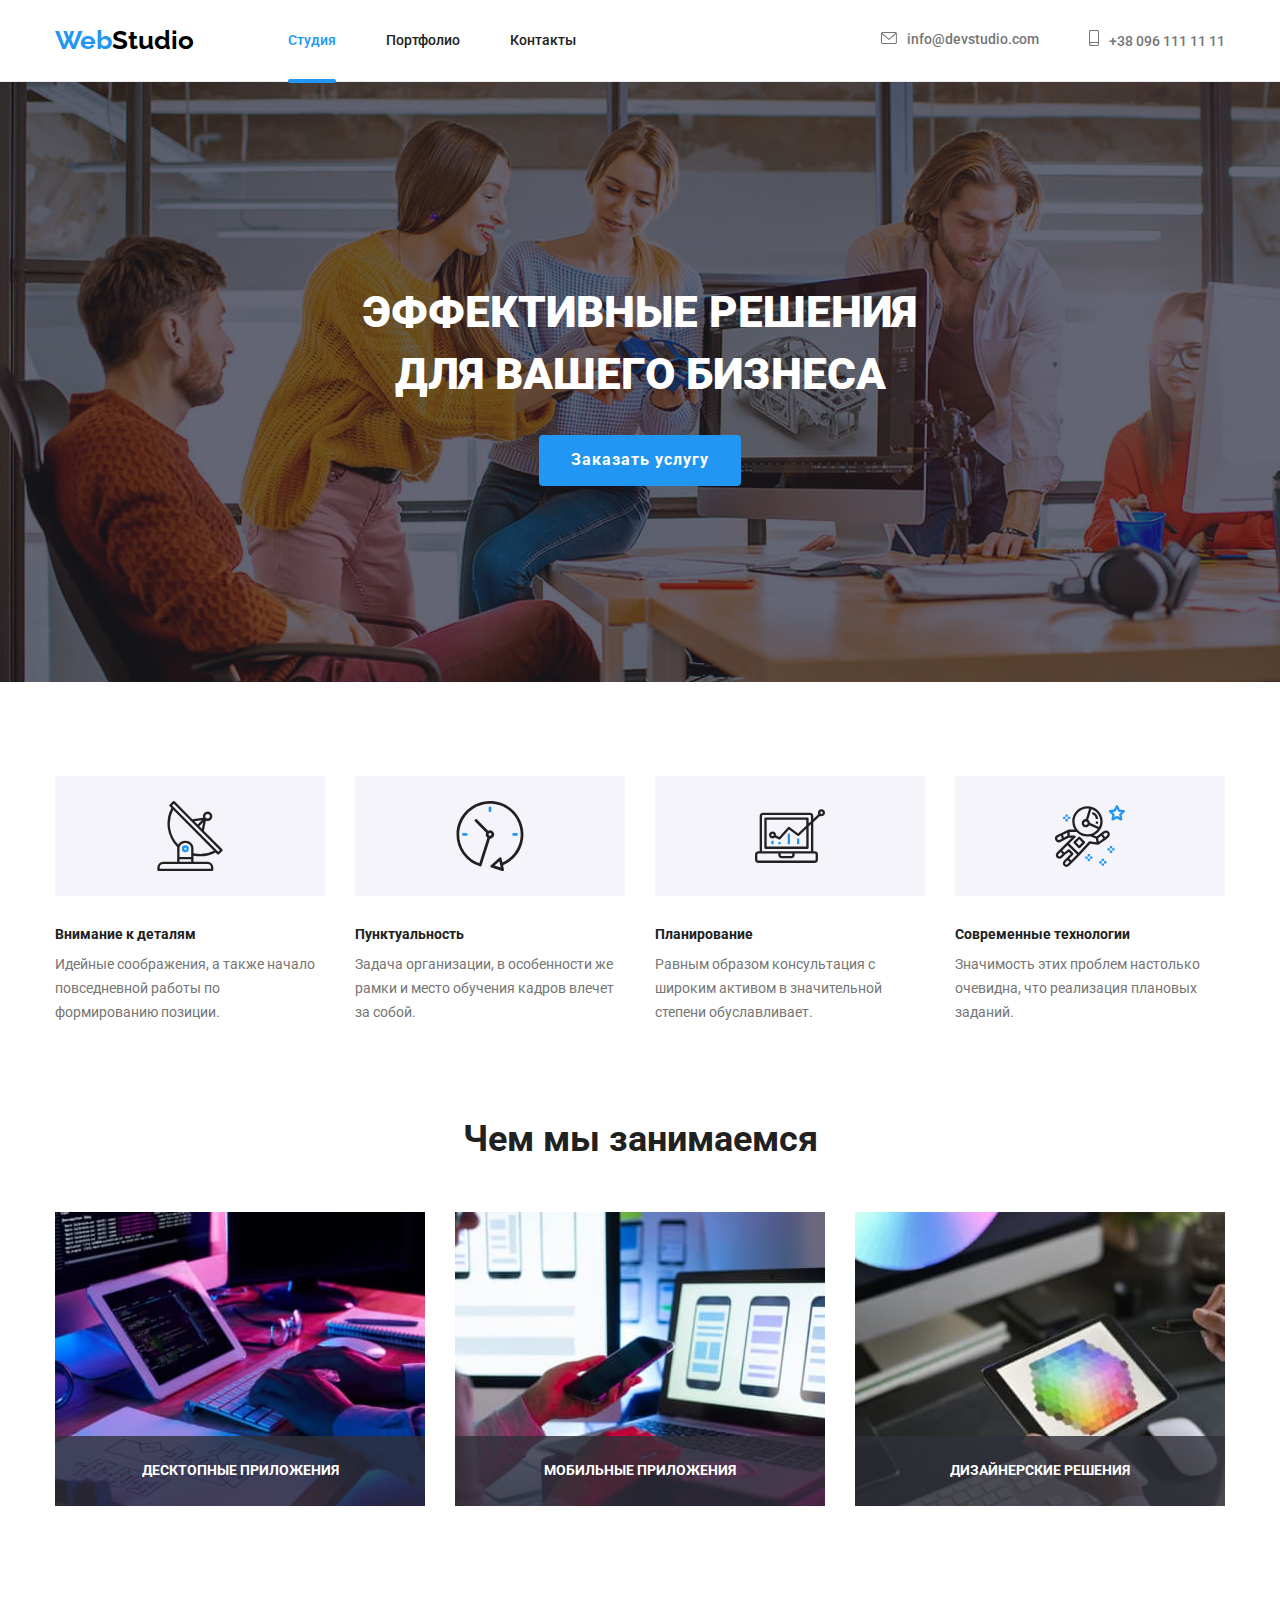
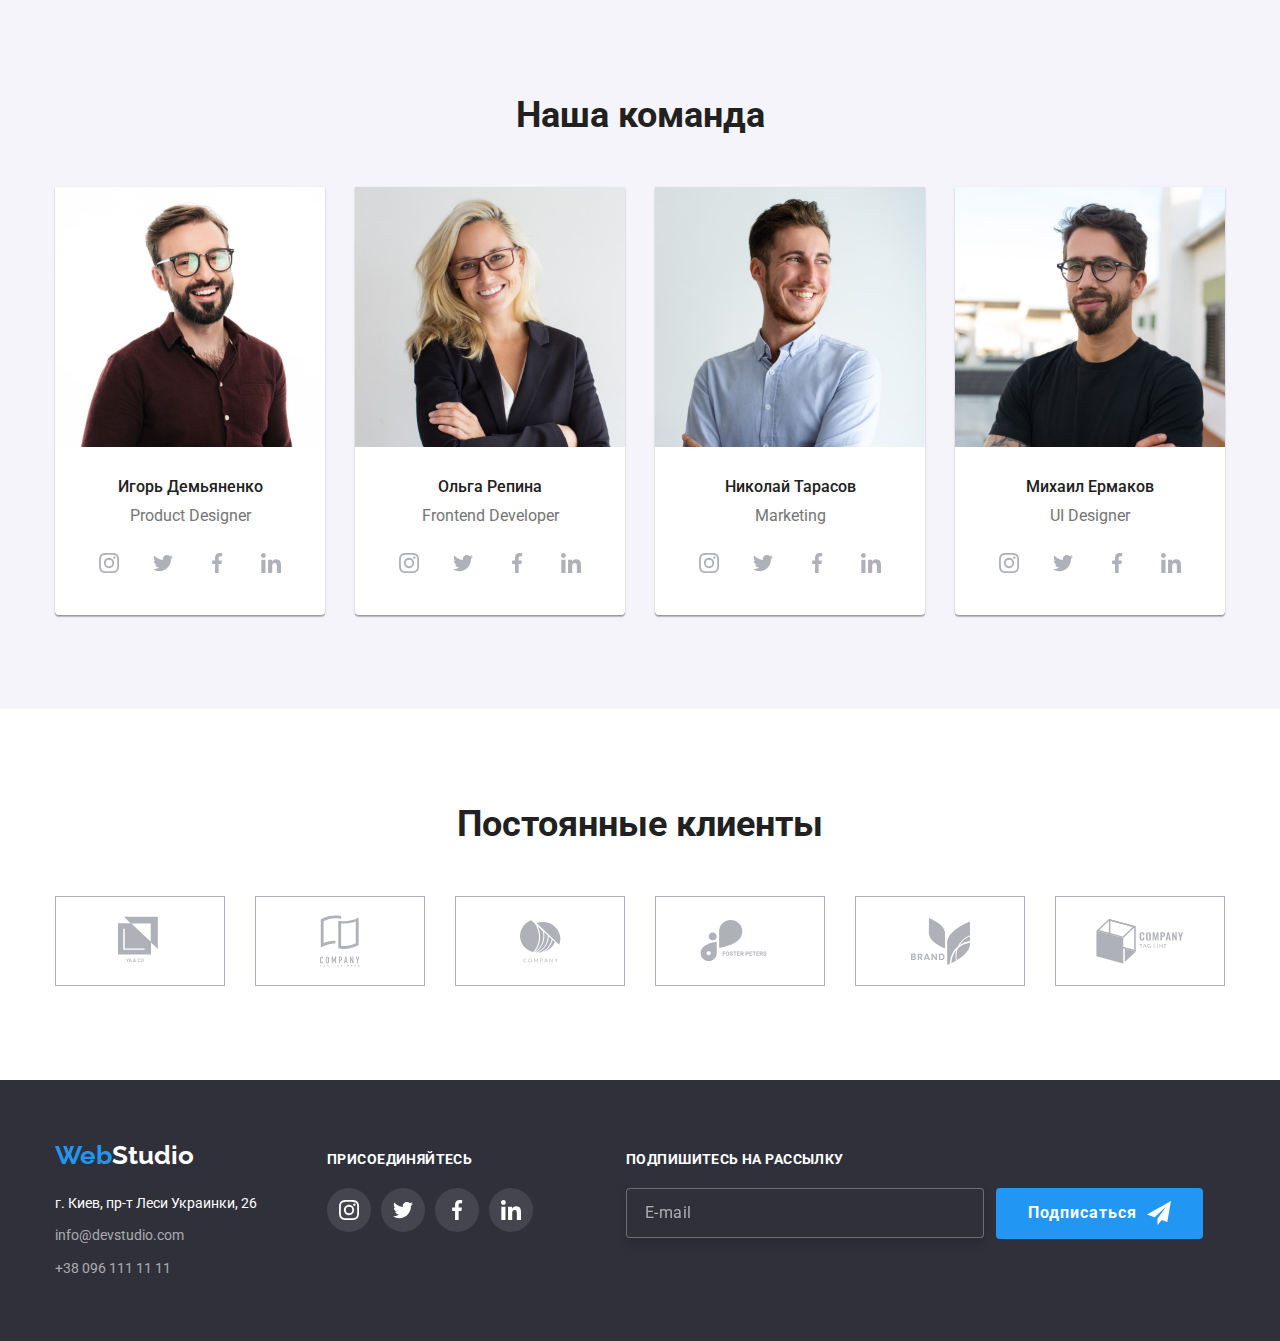
==== commit fc9547a1: "_modal" ====
--- a/index.html
+++ b/index.html
@@ -366,14 +366,13 @@
     <input class="footerForm__email"  type="email" name="email" placeholder="E-mail" >
     
 </label>
+
+</form>
 <button class="footerForm__button" type="button">Подписаться
     <svg class="footerForm__icon" width="24px" height="24px">
         <use href="./images/symbol-defs.svg#icon-send"></use>
     </svg>
  </button>
- 
-</form>
-
     </div>
     
     
@@ -386,27 +385,27 @@
         <h2 class="modal__title">Оставьте свои данные, мы вам перезвоним</h2>
         <form class="form">
             
-           <label class="modal__label"> <span>Имя</span>
+           <label class="modal__label"> <span class="modal__labelText">Имя</span>
                 <input class="modal__input" type="text" name="name">
                 <svg class="modal__icon" width="18px" height="18px">
                     <use href="./images/symbol-defs.svg#icon-person"></use>
                 </svg>
            </label>
-            <label class="modal__label"> <span>Телефон</span>
+            <label class="modal__label"> <span class="modal__labelText">Телефон</span>
                 <input class="modal__input" type="tel" name="tel">
                 <svg class="modal__icon" width="18px" height="18px">
                     <use href="./images/symbol-defs.svg#icon-phone"></use>
                 </svg>
             </label>
-            <label class="modal__label"> <span>Почта</span>
+            <label class="modal__label"> <span class="modal__labelText">Почта</span>
                 <input class="modal__input" type="email" name="email">
                 <svg class="modal__icon" width="18px" height="18px">
                     <use href="./images/symbol-defs.svg#icon-email"></use>
                 </svg>
             </label>
 
-            <label class="modal__label"> <span>Комментарий</span>
-                <textarea class="modal__labelTextarea" name="feedback" placeholder="Введите текст"></textarea>
+            <label class="modal__label"> <span class="modal__labelText">Комментарий</span>
+                <textarea class="modal__textarea" name="feedback" placeholder="Введите текст"></textarea>
 
             </label>
             
--- a/css/main.min.css
+++ b/css/main.min.css
@@ -1,2 +1,2 @@
-.container{width:1200px;padding-left:15px;padding-right:15px;margin-left:auto;margin-right:auto}.visually-hidden{position:absolute;width:1px;height:1px;margin:-1px;border:0;padding:0;white-space:nowrap;-webkit-clip-path:inset(100%);clip-path:inset(100%);clip:rect(0 0 0 0);overflow:hidden}ul{list-style:none;margin:0;padding:0}p{margin:0;padding:0}h1,h2,h3,h4,h5,h6{margin:0;padding:0}img{display:block;max-width:100%;height:auto}a{text-decoration:none}body{background-color:#fff;font-family:Roboto, sans-serif;font-style:normal;font-weight:400;overflow-x:auto}form{font-family:inherit}.header{border-bottom:1px solid #ececec}.header-nav{display:-webkit-box;display:-ms-flexbox;display:flex;-webkit-box-pack:justify;-ms-flex-pack:justify;justify-content:space-between;-webkit-box-align:center;-ms-flex-align:center;align-items:center;padding-top:25px;padding-bottom:25px}.logo{font-family:Raleway, sans-serif;font-weight:700;font-size:26px;line-height:1.2;color:#2196f3}.header__logo{color:#000}.nav-list{display:-webkit-box;display:-ms-flexbox;display:flex;margin-right:305px;margin-left:93px}.nav-list__item:not(:last-child){margin-right:50px}.nav-list__link{position:relative;padding-top:32px;padding-bottom:32px;font-weight:500;font-size:14px;line-height:1.2;color:#212121;-webkit-transition:color 250ms cubic-bezier(0.4, 0, 0.2, 1);transition:color 250ms cubic-bezier(0.4, 0, 0.2, 1)}.nav-list__link:hover,.nav-list__link:focus{color:#2196f3}.nav-list__link--current{color:#2196f3}.nav-list__link--current::after{position:absolute;content:"";-webkit-transform:translateY(29px);transform:translateY(29px);display:block;width:100%;height:4px;border-radius:2px;background-color:#2196f3}.nav-contacts{display:-webkit-box;display:-ms-flexbox;display:flex}.nav-contacts__item:not(:last-child){margin-right:50px}.nav-contacts__link{padding-top:32px;padding-bottom:32px;font-weight:500;font-size:14px;line-height:1.2;color:#757575;-webkit-transition:color 250ms cubic-bezier(0.4, 0, 0.2, 1);transition:color 250ms cubic-bezier(0.4, 0, 0.2, 1)}.nav-contacts__link:hover,.nav-contacts__link:focus{color:#2196f3}.nav-contacts__icon{margin-right:10px;fill:currentColor}.hero{text-align:center;height:600px;max-width:1600px;background:#c4c4c4;background-image:-webkit-gradient(linear, left top, left bottom, from(rgba(47,48,58,0.4)), to(rgba(47,48,58,0.4))),url(/images/bg.jpg);background-image:linear-gradient(rgba(47,48,58,0.4), rgba(47,48,58,0.4)),url(/images/bg.jpg)}.hero-wrapper{padding-top:200px;padding-bottom:200px}.hero__title{margin-bottom:30px;font-weight:900;font-size:44px;line-height:1.4;text-transform:uppercase;color:#fff}.hero__button{display:inline-block;padding:10px 32px;min-width:200px;border-radius:4px;font-family:inherit;font-weight:700;font-size:16px;line-height:1.9;letter-spacing:0.06em;text-align:center;border:none;background-color:#2196f3;color:#fff;cursor:pointer}.features-wrapper{display:-webkit-box;display:-ms-flexbox;display:flex;-webkit-box-pack:center;-ms-flex-pack:center;justify-content:center;-webkit-box-align:center;-ms-flex-align:center;align-items:center;margin-top:94px;margin-bottom:30px;width:270px;height:120px;background:#f5f4fa;border-radius:4px;-webkit-transition:-webkit-filter 250ms cubic-bezier(0.4, 0, 0.2, 1);transition:-webkit-filter 250ms cubic-bezier(0.4, 0, 0.2, 1);transition:filter 250ms cubic-bezier(0.4, 0, 0.2, 1);transition:filter 250ms cubic-bezier(0.4, 0, 0.2, 1), -webkit-filter 250ms cubic-bezier(0.4, 0, 0.2, 1)}.features-wrapper:hover{-webkit-filter:drop-shadow(0px 4px 4px rgba(0,0,0,0.25));filter:drop-shadow(0px 4px 4px rgba(0,0,0,0.25))}.features-list{display:-webkit-box;display:-ms-flexbox;display:flex}.features-list__item{padding-bottom:94px}.features-list__item:not(:last-child){margin-right:30px}.features-list__title{margin-bottom:10px;font-weight:700;font-size:14px;line-height:1.2;color:#212121}.features-list__text{font-size:14px;line-height:1.7;color:#757575}.work__title{margin-bottom:50px;font-weight:700;font-size:36px;line-height:1.2;text-align:center;color:#212121}.work-list{display:-webkit-box;display:-ms-flexbox;display:flex}.work-list__item{position:relative;padding-bottom:94px}.work-list__item:not(:last-child){margin-right:30px}.work-list__text{position:absolute;-webkit-transform:translateY(-100%);transform:translateY(-100%);display:-webkit-box;display:-ms-flexbox;display:flex;-webkit-box-align:center;-ms-flex-align:center;align-items:center;-webkit-box-pack:center;-ms-flex-pack:center;justify-content:center;height:70px;width:100%;font-weight:700;font-size:14px;line-height:1.14;text-transform:uppercase;color:#fff;background-color:rgba(47,48,58,0.8)}.team{background-color:#f5f4fa}.team__title{padding-top:94px;margin-bottom:50px;font-weight:700;font-size:36px;line-height:1.2;text-align:center;color:#212121}.team-list{display:-webkit-box;display:-ms-flexbox;display:flex;text-align:center}.team-list__item{margin-bottom:94px;-webkit-box-shadow:0px 1px 3px rgba(0,0,0,0.12),0px 1px 1px rgba(0,0,0,0.14),0px 2px 1px rgba(0,0,0,0.2);box-shadow:0px 1px 3px rgba(0,0,0,0.12),0px 1px 1px rgba(0,0,0,0.14),0px 2px 1px rgba(0,0,0,0.2);border-radius:0px 0px 4px 4px;background-color:#fff}.team-list__item:not(:last-child){margin-right:30px}.team-list__name{margin-top:30px;margin-bottom:10px;font-weight:500;font-size:16px;line-height:1.2;color:#212121}.team-list__text{margin-bottom:16px;font-size:16px;line-height:1.2;color:#757575}.team-socials{display:-webkit-inline-box;display:-ms-inline-flexbox;display:inline-flex;margin-right:auto;margin-left:auto}.team-socials__item{display:-webkit-box;display:-ms-flexbox;display:flex;width:44px;height:44px;-webkit-box-align:center;-ms-flex-align:center;align-items:center;-webkit-box-pack:center;-ms-flex-pack:center;justify-content:center;margin-bottom:30px}.team-socials__item:not(:last-child){margin-right:10px}.team-socials__link{display:-webkit-box;display:-ms-flexbox;display:flex;width:44px;height:44px;-webkit-box-align:center;-ms-flex-align:center;align-items:center;-webkit-box-pack:center;-ms-flex-pack:center;justify-content:center;border-radius:50%;fill:#afb1b8;-webkit-transition:background-color 250ms cubic-bezier(0.4, 0, 0.2, 1);transition:background-color 250ms cubic-bezier(0.4, 0, 0.2, 1)}.team-socials__link:hover,.team-socials__link:focus{background-color:#2196f3;color:#fff;outline:none}.team-socials__link:hover:hover .team-socials__icon,.team-socials__link:hover:focus .team-socials__icon,.team-socials__link:focus:hover .team-socials__icon,.team-socials__link:focus:focus .team-socials__icon{fill:currentColor}.partners__title{padding-top:94px;margin-bottom:50px;font-weight:700;font-size:36px;line-height:1.2;text-align:center;color:#212121}.partners-site{display:-webkit-inline-box;display:-ms-inline-flexbox;display:inline-flex;padding-bottom:94px}.partners-site__item:not(:last-child){margin-right:30px}.partners-site__link{display:-webkit-box;display:-ms-flexbox;display:flex;width:170px;height:90px;border:1px solid #afb1b9;-webkit-box-pack:center;-ms-flex-pack:center;justify-content:center;-webkit-box-align:center;-ms-flex-align:center;align-items:center;fill:#afb1b8;-webkit-transition:fill 250ms cubic-bezier(0.4, 0, 0.2, 1),border 250ms cubic-bezier(0.4, 0, 0.2, 1),border-radius 250ms cubic-bezier(0.4, 0, 0.2, 1);transition:fill 250ms cubic-bezier(0.4, 0, 0.2, 1),border 250ms cubic-bezier(0.4, 0, 0.2, 1),border-radius 250ms cubic-bezier(0.4, 0, 0.2, 1)}.partners-site__link:hover,.partners-site__link:focus{border:1px solid #2196f3;border-radius:4px;outline:none;fill:#2196f3}.footer{background-color:#2f303a}.footer-cnt{display:-webkit-inline-box;display:-ms-inline-flexbox;display:inline-flex;-webkit-box-align:baseline;-ms-flex-align:baseline;align-items:baseline}.footer-wrapper{padding-top:60px;padding-bottom:60px}.footer__logo{color:#fff}.footer-adress__item{font-style:normal;font-size:14px;line-height:1.7;color:#fff}.footer-adress__item:not(:last-child){margin-bottom:9px}.footer-adress__item:first-child{margin-top:20px}.footer-adress__link{font-style:normal;font-size:14px;line-height:1.7;color:rgba(255,255,255,0.6);-webkit-transition:color 250ms cubic-bezier(0.4, 0, 0.2, 1);transition:color 250ms cubic-bezier(0.4, 0, 0.2, 1)}.footer-adress__link:hover,.footer-adress__link:focus{color:#2196f3}.footer-follow{margin-left:70px}.footer-follow__title{font-weight:700;font-size:14px;line-height:1.14;letter-spacing:0.03em;text-transform:uppercase;color:#fff}.footer-socials{margin-top:20px;display:-webkit-inline-box;display:-ms-inline-flexbox;display:inline-flex}.footer-socials__item:not(:last-child){margin-right:10px}.footer-socials__icon{fill:#fff}.footer-socials__link{display:-webkit-inline-box;display:-ms-inline-flexbox;display:inline-flex;width:44px;height:44px;-webkit-box-align:center;-ms-flex-align:center;align-items:center;-webkit-box-pack:center;-ms-flex-pack:center;justify-content:center;background-color:rgba(255,255,255,0.1);border-radius:50%;-webkit-transition:background-color 250ms cubic-bezier(0.4, 0, 0.2, 1);transition:background-color 250ms cubic-bezier(0.4, 0, 0.2, 1)}.footer-socials__link:hover,.footer-socials__link:focus{background-color:#2196f3;border-radius:50%;outline:none}.subscribe{margin-left:93px}.footerForm__email{margin-right:12px;margin-top:20px;min-width:358px;min-height:50px;border:1px solid rgba(255,255,255,0.3);-webkit-filter:drop-shadow(0px 4px 4px rgba(0,0,0,0.15));filter:drop-shadow(0px 4px 4px rgba(0,0,0,0.15));border-radius:4px;background-color:#2f303a;color:#fff}.footerForm__email::-webkit-input-placeholder{padding-left:16px;font-size:16px;line-height:1.25;letter-spacing:0.03em;color:rgba(255,255,255,0.6)}.footerForm__email:-ms-input-placeholder{padding-left:16px;font-size:16px;line-height:1.25;letter-spacing:0.03em;color:rgba(255,255,255,0.6)}.footerForm__email::-ms-input-placeholder{padding-left:16px;font-size:16px;line-height:1.25;letter-spacing:0.03em;color:rgba(255,255,255,0.6)}.footerForm__email::placeholder{padding-left:16px;font-size:16px;line-height:1.25;letter-spacing:0.03em;color:rgba(255,255,255,0.6)}.footerForm__button{display:-webkit-inline-box;display:-ms-inline-flexbox;display:inline-flex;-webkit-box-align:center;-ms-flex-align:center;align-items:center;padding:10px 32px;min-width:200px;border-radius:4px;font-weight:700;font-size:16px;line-height:1.9;letter-spacing:0.06em;text-align:center;border:none;background-color:#2196f3;color:#fff;cursor:pointer}.footerForm__icon{margin-left:10px}.backdrop{position:fixed;top:0;left:0;width:100%;height:100%;opacity:1;background-color:rgba(0,0,0,0.2);-webkit-transition:opacity 250ms cubic-bezier(0.4, 0, 0.2, 1);transition:opacity 250ms cubic-bezier(0.4, 0, 0.2, 1)}.backdrop.is-hidden{opacity:0;pointer-events:none}.modal{position:absolute;top:50%;left:50%;-webkit-transform:translate(-50%, -50%) scale(1);transform:translate(-50%, -50%) scale(1);padding:40px;width:528px;height:581px;background-color:#fff;-webkit-transition:-webkit-transform 250ms cubic-bezier(0.4, 0, 0.2, 1);transition:-webkit-transform 250ms cubic-bezier(0.4, 0, 0.2, 1);transition:transform 250ms cubic-bezier(0.4, 0, 0.2, 1);transition:transform 250ms cubic-bezier(0.4, 0, 0.2, 1), -webkit-transform 250ms cubic-bezier(0.4, 0, 0.2, 1)}.backdrop.is-hidden .modal{-webkit-transform:translate(-50%, -50%) scale(0.9);transform:translate(-50%, -50%) scale(0.9)}.modal__title{font-weight:bold;font-size:20px;line-height:1.15;text-align:center;letter-spacing:0.03em;color:#212121;margin-bottom:30px}
+.container{width:1200px;padding-left:15px;padding-right:15px;margin-left:auto;margin-right:auto}.visually-hidden{position:absolute;width:1px;height:1px;margin:-1px;border:0;padding:0;white-space:nowrap;-webkit-clip-path:inset(100%);clip-path:inset(100%);clip:rect(0 0 0 0);overflow:hidden}ul{list-style:none;margin:0;padding:0}p{margin:0;padding:0}h1,h2,h3,h4,h5,h6{margin:0;padding:0}img{display:block;max-width:100%;height:auto}a{text-decoration:none}body{background-color:#fff;font-family:Roboto, sans-serif;font-style:normal;font-weight:400;overflow-x:auto}form{font-family:inherit}.header{border-bottom:1px solid #ececec}.header-nav{display:-webkit-box;display:-ms-flexbox;display:flex;-webkit-box-pack:justify;-ms-flex-pack:justify;justify-content:space-between;-webkit-box-align:center;-ms-flex-align:center;align-items:center;padding-top:25px;padding-bottom:25px}.logo{font-family:Raleway, sans-serif;font-weight:700;font-size:26px;line-height:1.2;color:#2196f3}.header__logo{color:#000}.nav-list{display:-webkit-box;display:-ms-flexbox;display:flex;margin-right:305px;margin-left:93px}.nav-list__item:not(:last-child){margin-right:50px}.nav-list__link{position:relative;padding-top:32px;padding-bottom:32px;font-weight:500;font-size:14px;line-height:1.2;color:#212121;-webkit-transition:color 250ms cubic-bezier(0.4, 0, 0.2, 1);transition:color 250ms cubic-bezier(0.4, 0, 0.2, 1)}.nav-list__link:hover,.nav-list__link:focus{color:#2196f3}.nav-list__link--current{color:#2196f3}.nav-list__link--current::after{position:absolute;content:"";-webkit-transform:translateY(29px);transform:translateY(29px);display:block;width:100%;height:4px;border-radius:2px;background-color:#2196f3}.nav-contacts{display:-webkit-box;display:-ms-flexbox;display:flex}.nav-contacts__item:not(:last-child){margin-right:50px}.nav-contacts__link{padding-top:32px;padding-bottom:32px;font-weight:500;font-size:14px;line-height:1.2;color:#757575;-webkit-transition:color 250ms cubic-bezier(0.4, 0, 0.2, 1);transition:color 250ms cubic-bezier(0.4, 0, 0.2, 1)}.nav-contacts__link:hover,.nav-contacts__link:focus{color:#2196f3}.nav-contacts__icon{margin-right:10px;fill:currentColor}.hero{text-align:center;height:600px;max-width:1600px;background:#c4c4c4;background-image:-webkit-gradient(linear, left top, left bottom, from(rgba(47,48,58,0.4)), to(rgba(47,48,58,0.4))),url(/images/bg.jpg);background-image:linear-gradient(rgba(47,48,58,0.4), rgba(47,48,58,0.4)),url(/images/bg.jpg)}.hero-wrapper{padding-top:200px;padding-bottom:200px}.hero__title{margin-bottom:30px;font-weight:900;font-size:44px;line-height:1.4;text-transform:uppercase;color:#fff}.hero__button{display:inline-block;padding:10px 32px;min-width:200px;border-radius:4px;font-family:inherit;font-weight:700;font-size:16px;line-height:1.9;letter-spacing:0.06em;text-align:center;border:none;background-color:#2196f3;color:#fff;cursor:pointer}.features-wrapper{display:-webkit-box;display:-ms-flexbox;display:flex;-webkit-box-pack:center;-ms-flex-pack:center;justify-content:center;-webkit-box-align:center;-ms-flex-align:center;align-items:center;margin-top:94px;margin-bottom:30px;width:270px;height:120px;background:#f5f4fa;border-radius:4px;-webkit-transition:-webkit-filter 250ms cubic-bezier(0.4, 0, 0.2, 1);transition:-webkit-filter 250ms cubic-bezier(0.4, 0, 0.2, 1);transition:filter 250ms cubic-bezier(0.4, 0, 0.2, 1);transition:filter 250ms cubic-bezier(0.4, 0, 0.2, 1), -webkit-filter 250ms cubic-bezier(0.4, 0, 0.2, 1)}.features-wrapper:hover{-webkit-filter:drop-shadow(0px 4px 4px rgba(0,0,0,0.25));filter:drop-shadow(0px 4px 4px rgba(0,0,0,0.25))}.features-list{display:-webkit-box;display:-ms-flexbox;display:flex}.features-list__item{padding-bottom:94px}.features-list__item:not(:last-child){margin-right:30px}.features-list__title{margin-bottom:10px;font-weight:700;font-size:14px;line-height:1.2;color:#212121}.features-list__text{font-size:14px;line-height:1.7;color:#757575}.work__title{margin-bottom:50px;font-weight:700;font-size:36px;line-height:1.2;text-align:center;color:#212121}.work-list{display:-webkit-box;display:-ms-flexbox;display:flex}.work-list__item{position:relative;padding-bottom:94px}.work-list__item:not(:last-child){margin-right:30px}.work-list__text{position:absolute;-webkit-transform:translateY(-100%);transform:translateY(-100%);display:-webkit-box;display:-ms-flexbox;display:flex;-webkit-box-align:center;-ms-flex-align:center;align-items:center;-webkit-box-pack:center;-ms-flex-pack:center;justify-content:center;height:70px;width:100%;font-weight:700;font-size:14px;line-height:1.14;text-transform:uppercase;color:#fff;background-color:rgba(47,48,58,0.8)}.team{background-color:#f5f4fa}.team__title{padding-top:94px;margin-bottom:50px;font-weight:700;font-size:36px;line-height:1.2;text-align:center;color:#212121}.team-list{display:-webkit-box;display:-ms-flexbox;display:flex;text-align:center}.team-list__item{margin-bottom:94px;-webkit-box-shadow:0px 1px 3px rgba(0,0,0,0.12),0px 1px 1px rgba(0,0,0,0.14),0px 2px 1px rgba(0,0,0,0.2);box-shadow:0px 1px 3px rgba(0,0,0,0.12),0px 1px 1px rgba(0,0,0,0.14),0px 2px 1px rgba(0,0,0,0.2);border-radius:0px 0px 4px 4px;background-color:#fff}.team-list__item:not(:last-child){margin-right:30px}.team-list__name{margin-top:30px;margin-bottom:10px;font-weight:500;font-size:16px;line-height:1.2;color:#212121}.team-list__text{margin-bottom:16px;font-size:16px;line-height:1.2;color:#757575}.team-socials{display:-webkit-inline-box;display:-ms-inline-flexbox;display:inline-flex;margin-right:auto;margin-left:auto}.team-socials__item{display:-webkit-box;display:-ms-flexbox;display:flex;width:44px;height:44px;-webkit-box-align:center;-ms-flex-align:center;align-items:center;-webkit-box-pack:center;-ms-flex-pack:center;justify-content:center;margin-bottom:30px}.team-socials__item:not(:last-child){margin-right:10px}.team-socials__link{display:-webkit-box;display:-ms-flexbox;display:flex;width:44px;height:44px;-webkit-box-align:center;-ms-flex-align:center;align-items:center;-webkit-box-pack:center;-ms-flex-pack:center;justify-content:center;border-radius:50%;fill:#afb1b8;-webkit-transition:background-color 250ms cubic-bezier(0.4, 0, 0.2, 1);transition:background-color 250ms cubic-bezier(0.4, 0, 0.2, 1)}.team-socials__link:hover,.team-socials__link:focus{background-color:#2196f3;color:#fff;outline:none}.team-socials__link:hover:hover .team-socials__icon,.team-socials__link:hover:focus .team-socials__icon,.team-socials__link:focus:hover .team-socials__icon,.team-socials__link:focus:focus .team-socials__icon{fill:currentColor}.partners__title{padding-top:94px;margin-bottom:50px;font-weight:700;font-size:36px;line-height:1.2;text-align:center;color:#212121}.partners-site{display:-webkit-inline-box;display:-ms-inline-flexbox;display:inline-flex;padding-bottom:94px}.partners-site__item:not(:last-child){margin-right:30px}.partners-site__link{display:-webkit-box;display:-ms-flexbox;display:flex;width:170px;height:90px;border:1px solid #afb1b9;-webkit-box-pack:center;-ms-flex-pack:center;justify-content:center;-webkit-box-align:center;-ms-flex-align:center;align-items:center;fill:#afb1b8;-webkit-transition:fill 250ms cubic-bezier(0.4, 0, 0.2, 1),border 250ms cubic-bezier(0.4, 0, 0.2, 1),border-radius 250ms cubic-bezier(0.4, 0, 0.2, 1);transition:fill 250ms cubic-bezier(0.4, 0, 0.2, 1),border 250ms cubic-bezier(0.4, 0, 0.2, 1),border-radius 250ms cubic-bezier(0.4, 0, 0.2, 1)}.partners-site__link:hover,.partners-site__link:focus{border:1px solid #2196f3;border-radius:4px;outline:none;fill:#2196f3}.footer{background-color:#2f303a}.footer-cnt{display:-webkit-inline-box;display:-ms-inline-flexbox;display:inline-flex;-webkit-box-align:baseline;-ms-flex-align:baseline;align-items:baseline}.footer-wrapper{padding-top:60px;padding-bottom:60px}.footer__logo{color:#fff}.footer-adress__item{font-style:normal;font-size:14px;line-height:1.7;color:#fff}.footer-adress__item:not(:last-child){margin-bottom:9px}.footer-adress__item:first-child{margin-top:20px}.footer-adress__link{font-style:normal;font-size:14px;line-height:1.7;color:rgba(255,255,255,0.6);-webkit-transition:color 250ms cubic-bezier(0.4, 0, 0.2, 1);transition:color 250ms cubic-bezier(0.4, 0, 0.2, 1)}.footer-adress__link:hover,.footer-adress__link:focus{color:#2196f3}.footer-follow{margin-left:70px}.footer-follow__title{font-weight:700;font-size:14px;line-height:1.14;letter-spacing:0.03em;text-transform:uppercase;color:#fff}.footer-socials{margin-top:20px;display:-webkit-inline-box;display:-ms-inline-flexbox;display:inline-flex}.footer-socials__item:not(:last-child){margin-right:10px}.footer-socials__icon{fill:#fff}.footer-socials__link{display:-webkit-inline-box;display:-ms-inline-flexbox;display:inline-flex;width:44px;height:44px;-webkit-box-align:center;-ms-flex-align:center;align-items:center;-webkit-box-pack:center;-ms-flex-pack:center;justify-content:center;background-color:rgba(255,255,255,0.1);border-radius:50%;-webkit-transition:background-color 250ms cubic-bezier(0.4, 0, 0.2, 1);transition:background-color 250ms cubic-bezier(0.4, 0, 0.2, 1)}.footer-socials__link:hover,.footer-socials__link:focus{background-color:#2196f3;border-radius:50%;outline:none}.subscribe{margin-left:93px}.footerForm__email{margin-top:20px;min-width:358px;min-height:50px;border:1px solid rgba(255,255,255,0.3);-webkit-filter:drop-shadow(0px 4px 4px rgba(0,0,0,0.15));filter:drop-shadow(0px 4px 4px rgba(0,0,0,0.15));border-radius:4px;background-color:#2f303a;color:#fff}.footerForm__email::-webkit-input-placeholder{padding-left:16px;font-size:16px;line-height:1.25;letter-spacing:0.03em;color:rgba(255,255,255,0.6)}.footerForm__email:-ms-input-placeholder{padding-left:16px;font-size:16px;line-height:1.25;letter-spacing:0.03em;color:rgba(255,255,255,0.6)}.footerForm__email::-ms-input-placeholder{padding-left:16px;font-size:16px;line-height:1.25;letter-spacing:0.03em;color:rgba(255,255,255,0.6)}.footerForm__email::placeholder{padding-left:16px;font-size:16px;line-height:1.25;letter-spacing:0.03em;color:rgba(255,255,255,0.6)}.footerForm__button{display:-webkit-inline-box;display:-ms-inline-flexbox;display:inline-flex;-webkit-transform:translate(370px, -50px);transform:translate(370px, -50px);-webkit-box-align:center;-ms-flex-align:center;align-items:center;padding:10px 32px;min-width:200px;border-radius:4px;font-weight:700;font-size:16px;line-height:1.9;letter-spacing:0.06em;text-align:center;border:none;background-color:#2196f3;color:#fff;cursor:pointer}.footerForm__icon{margin-left:10px}.backdrop{position:fixed;top:0;left:0;width:100%;height:100%;opacity:1;background-color:rgba(0,0,0,0.2);-webkit-transition:opacity 250ms cubic-bezier(0.4, 0, 0.2, 1);transition:opacity 250ms cubic-bezier(0.4, 0, 0.2, 1)}.backdrop.is-hidden{opacity:0;pointer-events:none}.modal{position:absolute;top:50%;left:50%;-webkit-transform:translate(-50%, -50%) scale(1);transform:translate(-50%, -50%) scale(1);padding:40px;width:528px;height:581px;background-color:#fff;-webkit-transition:-webkit-transform 250ms cubic-bezier(0.4, 0, 0.2, 1);transition:-webkit-transform 250ms cubic-bezier(0.4, 0, 0.2, 1);transition:transform 250ms cubic-bezier(0.4, 0, 0.2, 1);transition:transform 250ms cubic-bezier(0.4, 0, 0.2, 1), -webkit-transform 250ms cubic-bezier(0.4, 0, 0.2, 1)}.backdrop.is-hidden .modal{-webkit-transform:translate(-50%, -50%) scale(0.9);transform:translate(-50%, -50%) scale(0.9)}.modal__title{font-weight:bold;font-size:20px;line-height:1.15;text-align:center;letter-spacing:0.03em;color:#212121;margin-bottom:30px}form{display:-webkit-box;display:-ms-flexbox;display:flex;-webkit-box-orient:vertical;-webkit-box-direction:normal;-ms-flex-direction:column;flex-direction:column}.modal__label{position:relative;margin-bottom:30px}.modal__labelText{position:absolute;-webkit-transform:translateY(-120%);transform:translateY(-120%);font-size:12px;line-height:1.16;color:#757575}.modal__input{width:100%;min-height:40px;padding-left:40px;border:1px solid rgba(33,33,33,0.2);border-radius:4px;font-family:inherit;-webkit-transition:border 250ms cubic-bezier(0.4, 0, 0.2, 1);transition:border 250ms cubic-bezier(0.4, 0, 0.2, 1)}.modal__label:focus-within .modal__input{border:1px solid #2196f3;outline:none}.modal__icon{position:absolute;top:0;left:0;-webkit-transform:translate(12px, 12px);transform:translate(12px, 12px);-webkit-transition:fill 250ms cubic-bezier(0.4, 0, 0.2, 1);transition:fill 250ms cubic-bezier(0.4, 0, 0.2, 1)}.modal__label:focus-within .modal__icon{fill:#2196f3}.modal__textarea{width:100%;height:120px;resize:none;padding:12px 16px;border:1px solid rgba(33,33,33,0.2);border-radius:4px;-webkit-transition:border 250ms cubic-bezier(0.4, 0, 0.2, 1);transition:border 250ms cubic-bezier(0.4, 0, 0.2, 1)}.modal__label:focus-within .modal__textarea{border:1px solid #2196f3;outline:none}.modal__textarea::-webkit-input-placeholder{font-size:12px;line-height:1.16;letter-spacing:0.01em;color:rgba(117,117,117,0.5)}.modal__textarea:-ms-input-placeholder{font-size:12px;line-height:1.16;letter-spacing:0.01em;color:rgba(117,117,117,0.5)}.modal__textarea::-ms-input-placeholder{font-size:12px;line-height:1.16;letter-spacing:0.01em;color:rgba(117,117,117,0.5)}.modal__textarea::placeholder{font-size:12px;line-height:1.16;letter-spacing:0.01em;color:rgba(117,117,117,0.5)}.modal__closeButton{display:-webkit-box;display:-ms-flexbox;display:flex;position:absolute;top:8px;right:8px;border:1px solid rgba(0,0,0,0.1);border-radius:50%;width:30px;height:30px;-webkit-box-align:center;-ms-flex-align:center;align-items:center;-webkit-box-pack:center;-ms-flex-pack:center;justify-content:center;cursor:pointer}.modal__closeButton svg{-webkit-transition:fill 250ms cubic-bezier(0.4, 0, 0.2, 1);transition:fill 250ms cubic-bezier(0.4, 0, 0.2, 1)}.modal__closeButton:hover svg{fill:#2196f3}.modal-checkbox{display:-webkit-box;display:-ms-flexbox;display:flex;-webkit-box-pack:center;-ms-flex-pack:center;justify-content:center;-webkit-box-align:center;-ms-flex-align:center;align-items:center;margin-bottom:30px;font-size:14px;line-height:1.7;letter-spacing:0.03em;color:#757575}.modal-checkbox__link{color:#2196f3;text-decoration:underline;margin-left:3px}.modal-checkbox__input{position:absolute;-webkit-appearance:none;-moz-appearance:none;appearance:none}.modal-checkbox__check{display:inline-block;width:16px;height:15px;margin-right:8.38px;border:2px solid #000;border-radius:4px}.modal-checkbox__icon{position:absolute;-webkit-transform:translateX(-204px);transform:translateX(-204px);display:none}.modal-checkbox__input:checked+.modal-checkbox__check{opacity:0}.modal-checkbox__input:checked ~ .modal-checkbox__icon{display:block}.modal__sendButton{display:-webkit-box;display:-ms-flexbox;display:flex;-webkit-box-pack:center;-ms-flex-pack:center;justify-content:center;-webkit-box-align:center;-ms-flex-align:center;align-items:center;margin-left:auto;margin-right:auto;padding:10px 32px;min-width:200px;border-radius:4px;font-family:inherit;font-weight:700;font-size:16px;line-height:1.9;letter-spacing:0.06em;text-align:center;border:none;background-color:#2196f3;color:#fff;cursor:pointer;-webkit-transition:background-color 250ms cubic-bezier(0.4, 0, 0.2, 1);transition:background-color 250ms cubic-bezier(0.4, 0, 0.2, 1)}.modal__sendButton:hover,.modal__sendButton:focus{background-color:#188ce8}
 /*# sourceMappingURL=main.min.css.map */